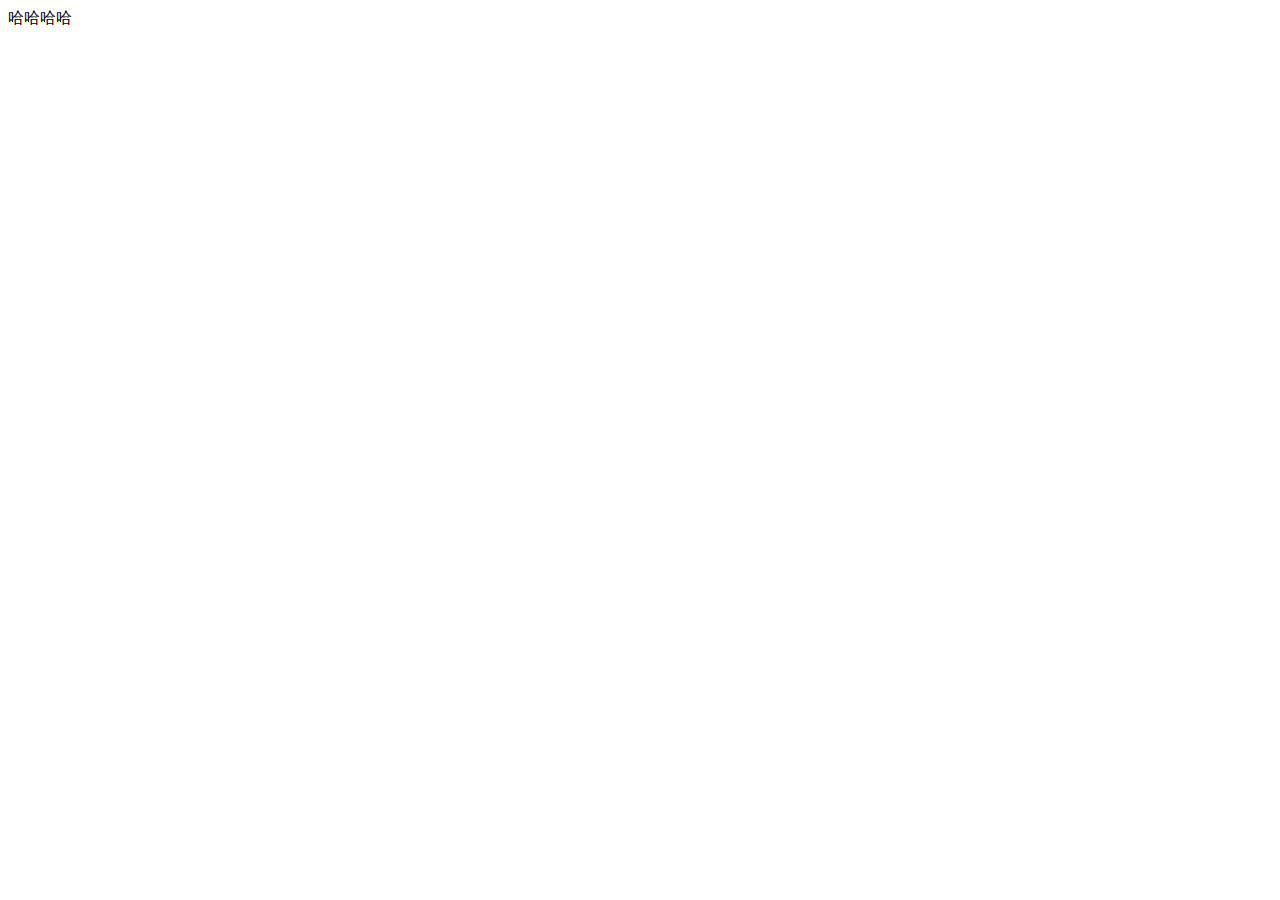
==== index.html @ ca22b002 "获取了token值" ====
<!DOCTYPE html>
<html lang="en">

<head>
    <meta charset="UTF-8">
    <meta name="viewport" content="width=device-width, initial-scale=1.0">
    <title>Document</title>

</head>

<body>
    哈哈哈哈
</body>

</html>
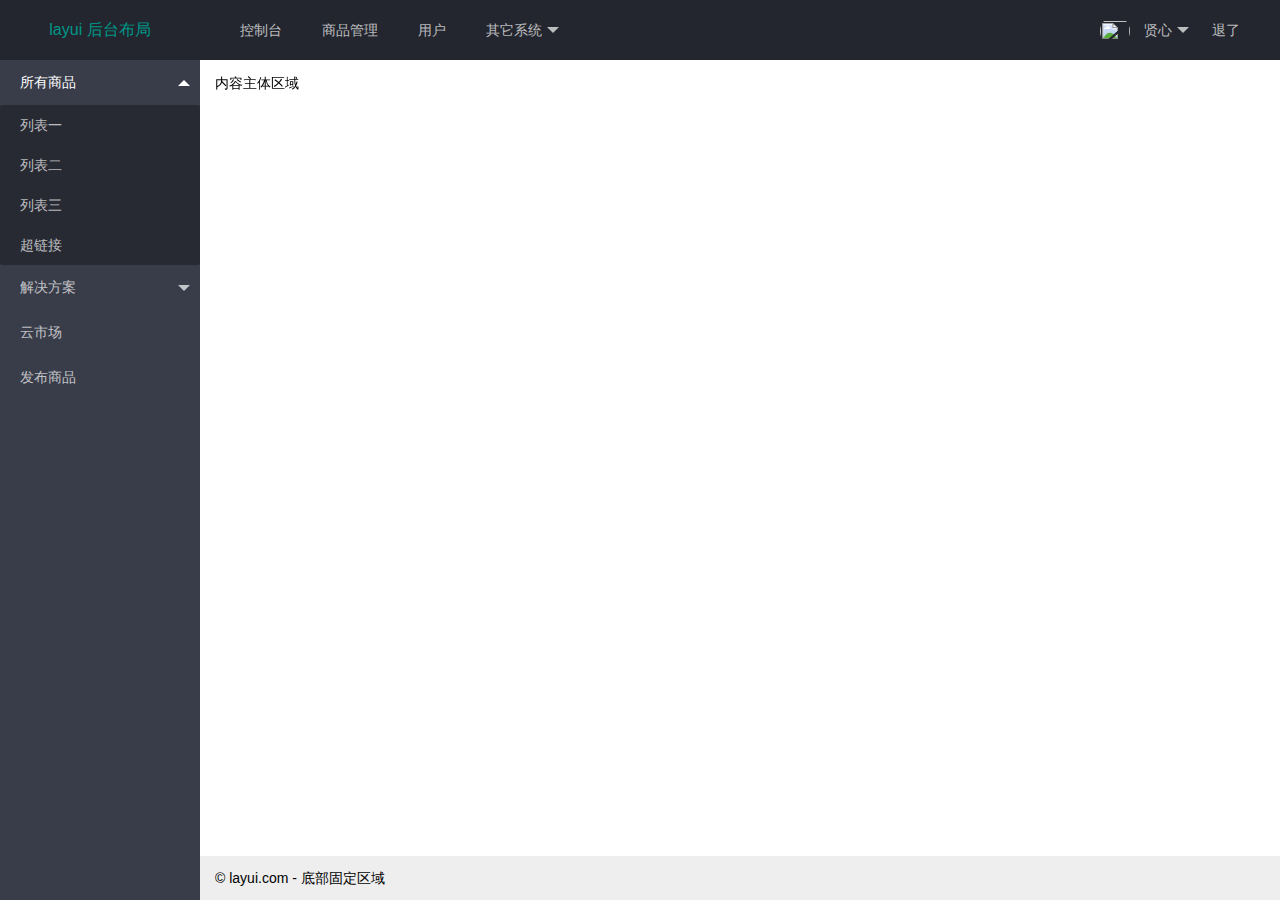
==== commit 965e9b4e: "后台主页--快速布局了结构" ====
--- a/index.html
+++ b/index.html
@@ -5,11 +5,81 @@
     <meta charset="UTF-8">
     <meta name="viewport" content="width=device-width, initial-scale=1.0">
     <title>Document</title>
-
+    <link rel="stylesheet" href="./assets/lib/layui/css/layui.css">
 </head>
 
-<body>
-    哈哈哈哈
+<body class="layui-layout-body">
+    <div class="layui-layout layui-layout-admin">
+        <div class="layui-header">
+            <div class="layui-logo">layui 后台布局</div>
+            <!-- 头部区域（可配合layui已有的水平导航） -->
+            <ul class="layui-nav layui-layout-left">
+                <li class="layui-nav-item"><a href="">控制台</a></li>
+                <li class="layui-nav-item"><a href="">商品管理</a></li>
+                <li class="layui-nav-item"><a href="">用户</a></li>
+                <li class="layui-nav-item">
+                    <a href="javascript:;">其它系统</a>
+                    <dl class="layui-nav-child">
+                        <dd><a href="">邮件管理</a></dd>
+                        <dd><a href="">消息管理</a></dd>
+                        <dd><a href="">授权管理</a></dd>
+                    </dl>
+                </li>
+            </ul>
+            <ul class="layui-nav layui-layout-right">
+                <li class="layui-nav-item">
+                    <a href="javascript:;">
+                        <img src="http://t.cn/RCzsdCq" class="layui-nav-img">
+                        贤心
+                    </a>
+                    <dl class="layui-nav-child">
+                        <dd><a href="">基本资料</a></dd>
+                        <dd><a href="">安全设置</a></dd>
+                    </dl>
+                </li>
+                <li class="layui-nav-item"><a href="">退了</a></li>
+            </ul>
+        </div>
+
+        <div class="layui-side layui-bg-black">
+            <div class="layui-side-scroll">
+                <!-- 左侧导航区域（可配合layui已有的垂直导航） -->
+                <ul class="layui-nav layui-nav-tree" lay-filter="test">
+                    <li class="layui-nav-item layui-nav-itemed">
+                        <a class="" href="javascript:;">所有商品</a>
+                        <dl class="layui-nav-child">
+                            <dd><a href="javascript:;">列表一</a></dd>
+                            <dd><a href="javascript:;">列表二</a></dd>
+                            <dd><a href="javascript:;">列表三</a></dd>
+                            <dd><a href="">超链接</a></dd>
+                        </dl>
+                    </li>
+                    <li class="layui-nav-item">
+                        <a href="javascript:;">解决方案</a>
+                        <dl class="layui-nav-child">
+                            <dd><a href="javascript:;">列表一</a></dd>
+                            <dd><a href="javascript:;">列表二</a></dd>
+                            <dd><a href="">超链接</a></dd>
+                        </dl>
+                    </li>
+                    <li class="layui-nav-item"><a href="">云市场</a></li>
+                    <li class="layui-nav-item"><a href="">发布商品</a></li>
+                </ul>
+            </div>
+        </div>
+
+        <div class="layui-body">
+            <!-- 内容主体区域 -->
+            <div style="padding: 15px;">内容主体区域</div>
+        </div>
+
+        <div class="layui-footer">
+            <!-- 底部固定区域 -->
+            © layui.com - 底部固定区域
+        </div>
+    </div>
+    <script src="./assets/lib/layui/layui.all.js"></script>
+
 </body>
 
 </html>--- a/assets/lib/layui/css/layui.css
+++ b/assets/lib/layui/css/layui.css
@@ -0,0 +1,2 @@
+/** layui-v2.5.5 MIT License By https://www.layui.com */
+ .layui-inline,img{display:inline-block;vertical-align:middle}h1,h2,h3,h4,h5,h6{font-weight:400}.layui-edge,.layui-header,.layui-inline,.layui-main{position:relative}.layui-body,.layui-edge,.layui-elip{overflow:hidden}.layui-btn,.layui-edge,.layui-inline,img{vertical-align:middle}.layui-btn,.layui-disabled,.layui-icon,.layui-unselect{-moz-user-select:none;-webkit-user-select:none;-ms-user-select:none}.layui-elip,.layui-form-checkbox span,.layui-form-pane .layui-form-label{text-overflow:ellipsis;white-space:nowrap}.layui-breadcrumb,.layui-tree-btnGroup{visibility:hidden}blockquote,body,button,dd,div,dl,dt,form,h1,h2,h3,h4,h5,h6,input,li,ol,p,pre,td,textarea,th,ul{margin:0;padding:0;-webkit-tap-highlight-color:rgba(0,0,0,0)}a:active,a:hover{outline:0}img{border:none}li{list-style:none}table{border-collapse:collapse;border-spacing:0}h4,h5,h6{font-size:100%}button,input,optgroup,option,select,textarea{font-family:inherit;font-size:inherit;font-style:inherit;font-weight:inherit;outline:0}pre{white-space:pre-wrap;white-space:-moz-pre-wrap;white-space:-pre-wrap;white-space:-o-pre-wrap;word-wrap:break-word}body{line-height:24px;font:14px Helvetica Neue,Helvetica,PingFang SC,Tahoma,Arial,sans-serif}hr{height:1px;margin:10px 0;border:0;clear:both}a{color:#333;text-decoration:none}a:hover{color:#777}a cite{font-style:normal;*cursor:pointer}.layui-border-box,.layui-border-box *{box-sizing:border-box}.layui-box,.layui-box *{box-sizing:content-box}.layui-clear{clear:both;*zoom:1}.layui-clear:after{content:'\20';clear:both;*zoom:1;display:block;height:0}.layui-inline{*display:inline;*zoom:1}.layui-edge{display:inline-block;width:0;height:0;border-width:6px;border-style:dashed;border-color:transparent}.layui-edge-top{top:-4px;border-bottom-color:#999;border-bottom-style:solid}.layui-edge-right{border-left-color:#999;border-left-style:solid}.layui-edge-bottom{top:2px;border-top-color:#999;border-top-style:solid}.layui-edge-left{border-right-color:#999;border-right-style:solid}.layui-disabled,.layui-disabled:hover{color:#d2d2d2!important;cursor:not-allowed!important}.layui-circle{border-radius:100%}.layui-show{display:block!important}.layui-hide{display:none!important}@font-face{font-family:layui-icon;src:url(../font/iconfont.eot?v=250);src:url(../font/iconfont.eot?v=250#iefix) format('embedded-opentype'),url(../font/iconfont.woff2?v=250) format('woff2'),url(../font/iconfont.woff?v=250) format('woff'),url(../font/iconfont.ttf?v=250) format('truetype'),url(../font/iconfont.svg?v=250#layui-icon) format('svg')}.layui-icon{font-family:layui-icon!important;font-size:16px;font-style:normal;-webkit-font-smoothing:antialiased;-moz-osx-font-smoothing:grayscale}.layui-icon-reply-fill:before{content:"\e611"}.layui-icon-set-fill:before{content:"\e614"}.layui-icon-menu-fill:before{content:"\e60f"}.layui-icon-search:before{content:"\e615"}.layui-icon-share:before{content:"\e641"}.layui-icon-set-sm:before{content:"\e620"}.layui-icon-engine:before{content:"\e628"}.layui-icon-close:before{content:"\1006"}.layui-icon-close-fill:before{content:"\1007"}.layui-icon-chart-screen:before{content:"\e629"}.layui-icon-star:before{content:"\e600"}.layui-icon-circle-dot:before{content:"\e617"}.layui-icon-chat:before{content:"\e606"}.layui-icon-release:before{content:"\e609"}.layui-icon-list:before{content:"\e60a"}.layui-icon-chart:before{content:"\e62c"}.layui-icon-ok-circle:before{content:"\1005"}.layui-icon-layim-theme:before{content:"\e61b"}.layui-icon-table:before{content:"\e62d"}.layui-icon-right:before{content:"\e602"}.layui-icon-left:before{content:"\e603"}.layui-icon-cart-simple:before{content:"\e698"}.layui-icon-face-cry:before{content:"\e69c"}.layui-icon-face-smile:before{content:"\e6af"}.layui-icon-survey:before{content:"\e6b2"}.layui-icon-tree:before{content:"\e62e"}.layui-icon-upload-circle:before{content:"\e62f"}.layui-icon-add-circle:before{content:"\e61f"}.layui-icon-download-circle:before{content:"\e601"}.layui-icon-templeate-1:before{content:"\e630"}.layui-icon-util:before{content:"\e631"}.layui-icon-face-surprised:before{content:"\e664"}.layui-icon-edit:before{content:"\e642"}.layui-icon-speaker:before{content:"\e645"}.layui-icon-down:before{content:"\e61a"}.layui-icon-file:before{content:"\e621"}.layui-icon-layouts:before{content:"\e632"}.layui-icon-rate-half:before{content:"\e6c9"}.layui-icon-add-circle-fine:before{content:"\e608"}.layui-icon-prev-circle:before{content:"\e633"}.layui-icon-read:before{content:"\e705"}.layui-icon-404:before{content:"\e61c"}.layui-icon-carousel:before{content:"\e634"}.layui-icon-help:before{content:"\e607"}.layui-icon-code-circle:before{content:"\e635"}.layui-icon-water:before{content:"\e636"}.layui-icon-username:before{content:"\e66f"}.layui-icon-find-fill:before{content:"\e670"}.layui-icon-about:before{content:"\e60b"}.layui-icon-location:before{content:"\e715"}.layui-icon-up:before{content:"\e619"}.layui-icon-pause:before{content:"\e651"}.layui-icon-date:before{content:"\e637"}.layui-icon-layim-uploadfile:before{content:"\e61d"}.layui-icon-delete:before{content:"\e640"}.layui-icon-play:before{content:"\e652"}.layui-icon-top:before{content:"\e604"}.layui-icon-friends:before{content:"\e612"}.layui-icon-refresh-3:before{content:"\e9aa"}.layui-icon-ok:before{content:"\e605"}.layui-icon-layer:before{content:"\e638"}.layui-icon-face-smile-fine:before{content:"\e60c"}.layui-icon-dollar:before{content:"\e659"}.layui-icon-group:before{content:"\e613"}.layui-icon-layim-download:before{content:"\e61e"}.layui-icon-picture-fine:before{content:"\e60d"}.layui-icon-link:before{content:"\e64c"}.layui-icon-diamond:before{content:"\e735"}.layui-icon-log:before{content:"\e60e"}.layui-icon-rate-solid:before{content:"\e67a"}.layui-icon-fonts-del:before{content:"\e64f"}.layui-icon-unlink:before{content:"\e64d"}.layui-icon-fonts-clear:before{content:"\e639"}.layui-icon-triangle-r:before{content:"\e623"}.layui-icon-circle:before{content:"\e63f"}.layui-icon-radio:before{content:"\e643"}.layui-icon-align-center:before{content:"\e647"}.layui-icon-align-right:before{content:"\e648"}.layui-icon-align-left:before{content:"\e649"}.layui-icon-loading-1:before{content:"\e63e"}.layui-icon-return:before{content:"\e65c"}.layui-icon-fonts-strong:before{content:"\e62b"}.layui-icon-upload:before{content:"\e67c"}.layui-icon-dialogue:before{content:"\e63a"}.layui-icon-video:before{content:"\e6ed"}.layui-icon-headset:before{content:"\e6fc"}.layui-icon-cellphone-fine:before{content:"\e63b"}.layui-icon-add-1:before{content:"\e654"}.layui-icon-face-smile-b:before{content:"\e650"}.layui-icon-fonts-html:before{content:"\e64b"}.layui-icon-form:before{content:"\e63c"}.layui-icon-cart:before{content:"\e657"}.layui-icon-camera-fill:before{content:"\e65d"}.layui-icon-tabs:before{content:"\e62a"}.layui-icon-fonts-code:before{content:"\e64e"}.layui-icon-fire:before{content:"\e756"}.layui-icon-set:before{content:"\e716"}.layui-icon-fonts-u:before{content:"\e646"}.layui-icon-triangle-d:before{content:"\e625"}.layui-icon-tips:before{content:"\e702"}.layui-icon-picture:before{content:"\e64a"}.layui-icon-more-vertical:before{content:"\e671"}.layui-icon-flag:before{content:"\e66c"}.layui-icon-loading:before{content:"\e63d"}.layui-icon-fonts-i:before{content:"\e644"}.layui-icon-refresh-1:before{content:"\e666"}.layui-icon-rmb:before{content:"\e65e"}.layui-icon-home:before{content:"\e68e"}.layui-icon-user:before{content:"\e770"}.layui-icon-notice:before{content:"\e667"}.layui-icon-login-weibo:before{content:"\e675"}.layui-icon-voice:before{content:"\e688"}.layui-icon-upload-drag:before{content:"\e681"}.layui-icon-login-qq:before{content:"\e676"}.layui-icon-snowflake:before{content:"\e6b1"}.layui-icon-file-b:before{content:"\e655"}.layui-icon-template:before{content:"\e663"}.layui-icon-auz:before{content:"\e672"}.layui-icon-console:before{content:"\e665"}.layui-icon-app:before{content:"\e653"}.layui-icon-prev:before{content:"\e65a"}.layui-icon-website:before{content:"\e7ae"}.layui-icon-next:before{content:"\e65b"}.layui-icon-component:before{content:"\e857"}.layui-icon-more:before{content:"\e65f"}.layui-icon-login-wechat:before{content:"\e677"}.layui-icon-shrink-right:before{content:"\e668"}.layui-icon-spread-left:before{content:"\e66b"}.layui-icon-camera:before{content:"\e660"}.layui-icon-note:before{content:"\e66e"}.layui-icon-refresh:before{content:"\e669"}.layui-icon-female:before{content:"\e661"}.layui-icon-male:before{content:"\e662"}.layui-icon-password:before{content:"\e673"}.layui-icon-senior:before{content:"\e674"}.layui-icon-theme:before{content:"\e66a"}.layui-icon-tread:before{content:"\e6c5"}.layui-icon-praise:before{content:"\e6c6"}.layui-icon-star-fill:before{content:"\e658"}.layui-icon-rate:before{content:"\e67b"}.layui-icon-template-1:before{content:"\e656"}.layui-icon-vercode:before{content:"\e679"}.layui-icon-cellphone:before{content:"\e678"}.layui-icon-screen-full:before{content:"\e622"}.layui-icon-screen-restore:before{content:"\e758"}.layui-icon-cols:before{content:"\e610"}.layui-icon-export:before{content:"\e67d"}.layui-icon-print:before{content:"\e66d"}.layui-icon-slider:before{content:"\e714"}.layui-icon-addition:before{content:"\e624"}.layui-icon-subtraction:before{content:"\e67e"}.layui-icon-service:before{content:"\e626"}.layui-icon-transfer:before{content:"\e691"}.layui-main{width:1140px;margin:0 auto}.layui-header{z-index:1000;height:60px}.layui-header a:hover{transition:all .5s;-webkit-transition:all .5s}.layui-side{position:fixed;left:0;top:0;bottom:0;z-index:999;width:200px;overflow-x:hidden}.layui-side-scroll{position:relative;width:220px;height:100%;overflow-x:hidden}.layui-body{position:absolute;left:200px;right:0;top:0;bottom:0;z-index:998;width:auto;overflow-y:auto;box-sizing:border-box}.layui-layout-body{overflow:hidden}.layui-layout-admin .layui-header{background-color:#23262E}.layui-layout-admin .layui-side{top:60px;width:200px;overflow-x:hidden}.layui-layout-admin .layui-body{position:fixed;top:60px;bottom:44px}.layui-layout-admin .layui-main{width:auto;margin:0 15px}.layui-layout-admin .layui-footer{position:fixed;left:200px;right:0;bottom:0;height:44px;line-height:44px;padding:0 15px;background-color:#eee}.layui-layout-admin .layui-logo{position:absolute;left:0;top:0;width:200px;height:100%;line-height:60px;text-align:center;color:#009688;font-size:16px}.layui-layout-admin .layui-header .layui-nav{background:0 0}.layui-layout-left{position:absolute!important;left:200px;top:0}.layui-layout-right{position:absolute!important;right:0;top:0}.layui-container{position:relative;margin:0 auto;padding:0 15px;box-sizing:border-box}.layui-fluid{position:relative;margin:0 auto;padding:0 15px}.layui-row:after,.layui-row:before{content:'';display:block;clear:both}.layui-col-lg1,.layui-col-lg10,.layui-col-lg11,.layui-col-lg12,.layui-col-lg2,.layui-col-lg3,.layui-col-lg4,.layui-col-lg5,.layui-col-lg6,.layui-col-lg7,.layui-col-lg8,.layui-col-lg9,.layui-col-md1,.layui-col-md10,.layui-col-md11,.layui-col-md12,.layui-col-md2,.layui-col-md3,.layui-col-md4,.layui-col-md5,.layui-col-md6,.layui-col-md7,.layui-col-md8,.layui-col-md9,.layui-col-sm1,.layui-col-sm10,.layui-col-sm11,.layui-col-sm12,.layui-col-sm2,.layui-col-sm3,.layui-col-sm4,.layui-col-sm5,.layui-col-sm6,.layui-col-sm7,.layui-col-sm8,.layui-col-sm9,.layui-col-xs1,.layui-col-xs10,.layui-col-xs11,.layui-col-xs12,.layui-col-xs2,.layui-col-xs3,.layui-col-xs4,.layui-col-xs5,.layui-col-xs6,.layui-col-xs7,.layui-col-xs8,.layui-col-xs9{position:relative;display:block;box-sizing:border-box}.layui-col-xs1,.layui-col-xs10,.layui-col-xs11,.layui-col-xs12,.layui-col-xs2,.layui-col-xs3,.layui-col-xs4,.layui-col-xs5,.layui-col-xs6,.layui-col-xs7,.layui-col-xs8,.layui-col-xs9{float:left}.layui-col-xs1{width:8.33333333%}.layui-col-xs2{width:16.66666667%}.layui-col-xs3{width:25%}.layui-col-xs4{width:33.33333333%}.layui-col-xs5{width:41.66666667%}.layui-col-xs6{width:50%}.layui-col-xs7{width:58.33333333%}.layui-col-xs8{width:66.66666667%}.layui-col-xs9{width:75%}.layui-col-xs10{width:83.33333333%}.layui-col-xs11{width:91.66666667%}.layui-col-xs12{width:100%}.layui-col-xs-offset1{margin-left:8.33333333%}.layui-col-xs-offset2{margin-left:16.66666667%}.layui-col-xs-offset3{margin-left:25%}.layui-col-xs-offset4{margin-left:33.33333333%}.layui-col-xs-offset5{margin-left:41.66666667%}.layui-col-xs-offset6{margin-left:50%}.layui-col-xs-offset7{margin-left:58.33333333%}.layui-col-xs-offset8{margin-left:66.66666667%}.layui-col-xs-offset9{margin-left:75%}.layui-col-xs-offset10{margin-left:83.33333333%}.layui-col-xs-offset11{margin-left:91.66666667%}.layui-col-xs-offset12{margin-left:100%}@media screen and (max-width:768px){.layui-hide-xs{display:none!important}.layui-show-xs-block{display:block!important}.layui-show-xs-inline{display:inline!important}.layui-show-xs-inline-block{display:inline-block!important}}@media screen and (min-width:768px){.layui-container{width:750px}.layui-hide-sm{display:none!important}.layui-show-sm-block{display:block!important}.layui-show-sm-inline{display:inline!important}.layui-show-sm-inline-block{display:inline-block!important}.layui-col-sm1,.layui-col-sm10,.layui-col-sm11,.layui-col-sm12,.layui-col-sm2,.layui-col-sm3,.layui-col-sm4,.layui-col-sm5,.layui-col-sm6,.layui-col-sm7,.layui-col-sm8,.layui-col-sm9{float:left}.layui-col-sm1{width:8.33333333%}.layui-col-sm2{width:16.66666667%}.layui-col-sm3{width:25%}.layui-col-sm4{width:33.33333333%}.layui-col-sm5{width:41.66666667%}.layui-col-sm6{width:50%}.layui-col-sm7{width:58.33333333%}.layui-col-sm8{width:66.66666667%}.layui-col-sm9{width:75%}.layui-col-sm10{width:83.33333333%}.layui-col-sm11{width:91.66666667%}.layui-col-sm12{width:100%}.layui-col-sm-offset1{margin-left:8.33333333%}.layui-col-sm-offset2{margin-left:16.66666667%}.layui-col-sm-offset3{margin-left:25%}.layui-col-sm-offset4{margin-left:33.33333333%}.layui-col-sm-offset5{margin-left:41.66666667%}.layui-col-sm-offset6{margin-left:50%}.layui-col-sm-offset7{margin-left:58.33333333%}.layui-col-sm-offset8{margin-left:66.66666667%}.layui-col-sm-offset9{margin-left:75%}.layui-col-sm-offset10{margin-left:83.33333333%}.layui-col-sm-offset11{margin-left:91.66666667%}.layui-col-sm-offset12{margin-left:100%}}@media screen and (min-width:992px){.layui-container{width:970px}.layui-hide-md{display:none!important}.layui-show-md-block{display:block!important}.layui-show-md-inline{display:inline!important}.layui-show-md-inline-block{display:inline-block!important}.layui-col-md1,.layui-col-md10,.layui-col-md11,.layui-col-md12,.layui-col-md2,.layui-col-md3,.layui-col-md4,.layui-col-md5,.layui-col-md6,.layui-col-md7,.layui-col-md8,.layui-col-md9{float:left}.layui-col-md1{width:8.33333333%}.layui-col-md2{width:16.66666667%}.layui-col-md3{width:25%}.layui-col-md4{width:33.33333333%}.layui-col-md5{width:41.66666667%}.layui-col-md6{width:50%}.layui-col-md7{width:58.33333333%}.layui-col-md8{width:66.66666667%}.layui-col-md9{width:75%}.layui-col-md10{width:83.33333333%}.layui-col-md11{width:91.66666667%}.layui-col-md12{width:100%}.layui-col-md-offset1{margin-left:8.33333333%}.layui-col-md-offset2{margin-left:16.66666667%}.layui-col-md-offset3{margin-left:25%}.layui-col-md-offset4{margin-left:33.33333333%}.layui-col-md-offset5{margin-left:41.66666667%}.layui-col-md-offset6{margin-left:50%}.layui-col-md-offset7{margin-left:58.33333333%}.layui-col-md-offset8{margin-left:66.66666667%}.layui-col-md-offset9{margin-left:75%}.layui-col-md-offset10{margin-left:83.33333333%}.layui-col-md-offset11{margin-left:91.66666667%}.layui-col-md-offset12{margin-left:100%}}@media screen and (min-width:1200px){.layui-container{width:1170px}.layui-hide-lg{display:none!important}.layui-show-lg-block{display:block!important}.layui-show-lg-inline{display:inline!important}.layui-show-lg-inline-block{display:inline-block!important}.layui-col-lg1,.layui-col-lg10,.layui-col-lg11,.layui-col-lg12,.layui-col-lg2,.layui-col-lg3,.layui-col-lg4,.layui-col-lg5,.layui-col-lg6,.layui-col-lg7,.layui-col-lg8,.layui-col-lg9{float:left}.layui-col-lg1{width:8.33333333%}.layui-col-lg2{width:16.66666667%}.layui-col-lg3{width:25%}.layui-col-lg4{width:33.33333333%}.layui-col-lg5{width:41.66666667%}.layui-col-lg6{width:50%}.layui-col-lg7{width:58.33333333%}.layui-col-lg8{width:66.66666667%}.layui-col-lg9{width:75%}.layui-col-lg10{width:83.33333333%}.layui-col-lg11{width:91.66666667%}.layui-col-lg12{width:100%}.layui-col-lg-offset1{margin-left:8.33333333%}.layui-col-lg-offset2{margin-left:16.66666667%}.layui-col-lg-offset3{margin-left:25%}.layui-col-lg-offset4{margin-left:33.33333333%}.layui-col-lg-offset5{margin-left:41.66666667%}.layui-col-lg-offset6{margin-left:50%}.layui-col-lg-offset7{margin-left:58.33333333%}.layui-col-lg-offset8{margin-left:66.66666667%}.layui-col-lg-offset9{margin-left:75%}.layui-col-lg-offset10{margin-left:83.33333333%}.layui-col-lg-offset11{margin-left:91.66666667%}.layui-col-lg-offset12{margin-left:100%}}.layui-col-space1{margin:-.5px}.layui-col-space1>*{padding:.5px}.layui-col-space3{margin:-1.5px}.layui-col-space3>*{padding:1.5px}.layui-col-space5{margin:-2.5px}.layui-col-space5>*{padding:2.5px}.layui-col-space8{margin:-3.5px}.layui-col-space8>*{padding:3.5px}.layui-col-space10{margin:-5px}.layui-col-space10>*{padding:5px}.layui-col-space12{margin:-6px}.layui-col-space12>*{padding:6px}.layui-col-space15{margin:-7.5px}.layui-col-space15>*{padding:7.5px}.layui-col-space18{margin:-9px}.layui-col-space18>*{padding:9px}.layui-col-space20{margin:-10px}.layui-col-space20>*{padding:10px}.layui-col-space22{margin:-11px}.layui-col-space22>*{padding:11px}.layui-col-space25{margin:-12.5px}.layui-col-space25>*{padding:12.5px}.layui-col-space30{margin:-15px}.layui-col-space30>*{padding:15px}.layui-btn,.layui-input,.layui-select,.layui-textarea,.layui-upload-button{outline:0;-webkit-appearance:none;transition:all .3s;-webkit-transition:all .3s;box-sizing:border-box}.layui-elem-quote{margin-bottom:10px;padding:15px;line-height:22px;border-left:5px solid #009688;border-radius:0 2px 2px 0;background-color:#f2f2f2}.layui-quote-nm{border-style:solid;border-width:1px 1px 1px 5px;background:0 0}.layui-elem-field{margin-bottom:10px;padding:0;border-width:1px;border-style:solid}.layui-elem-field legend{margin-left:20px;padding:0 10px;font-size:20px;font-weight:300}.layui-field-title{margin:10px 0 20px;border-width:1px 0 0}.layui-field-box{padding:10px 15px}.layui-field-title .layui-field-box{padding:10px 0}.layui-progress{position:relative;height:6px;border-radius:20px;background-color:#e2e2e2}.layui-progress-bar{position:absolute;left:0;top:0;width:0;max-width:100%;height:6px;border-radius:20px;text-align:right;background-color:#5FB878;transition:all .3s;-webkit-transition:all .3s}.layui-progress-big,.layui-progress-big .layui-progress-bar{height:18px;line-height:18px}.layui-progress-text{position:relative;top:-20px;line-height:18px;font-size:12px;color:#666}.layui-progress-big .layui-progress-text{position:static;padding:0 10px;color:#fff}.layui-collapse{border-width:1px;border-style:solid;border-radius:2px}.layui-colla-content,.layui-colla-item{border-top-width:1px;border-top-style:solid}.layui-colla-item:first-child{border-top:none}.layui-colla-title{position:relative;height:42px;line-height:42px;padding:0 15px 0 35px;color:#333;background-color:#f2f2f2;cursor:pointer;font-size:14px;overflow:hidden}.layui-colla-content{display:none;padding:10px 15px;line-height:22px;color:#666}.layui-colla-icon{position:absolute;left:15px;top:0;font-size:14px}.layui-card{margin-bottom:15px;border-radius:2px;background-color:#fff;box-shadow:0 1px 2px 0 rgba(0,0,0,.05)}.layui-card:last-child{margin-bottom:0}.layui-card-header{position:relative;height:42px;line-height:42px;padding:0 15px;border-bottom:1px solid #f6f6f6;color:#333;border-radius:2px 2px 0 0;font-size:14px}.layui-bg-black,.layui-bg-blue,.layui-bg-cyan,.layui-bg-green,.layui-bg-orange,.layui-bg-red{color:#fff!important}.layui-card-body{position:relative;padding:10px 15px;line-height:24px}.layui-card-body[pad15]{padding:15px}.layui-card-body[pad20]{padding:20px}.layui-card-body .layui-table{margin:5px 0}.layui-card .layui-tab{margin:0}.layui-panel-window{position:relative;padding:15px;border-radius:0;border-top:5px solid #E6E6E6;background-color:#fff}.layui-auxiliar-moving{position:fixed;left:0;right:0;top:0;bottom:0;width:100%;height:100%;background:0 0;z-index:9999999999}.layui-form-label,.layui-form-mid,.layui-form-select,.layui-input-block,.layui-input-inline,.layui-textarea{position:relative}.layui-bg-red{background-color:#FF5722!important}.layui-bg-orange{background-color:#FFB800!important}.layui-bg-green{background-color:#009688!important}.layui-bg-cyan{background-color:#2F4056!important}.layui-bg-blue{background-color:#1E9FFF!important}.layui-bg-black{background-color:#393D49!important}.layui-bg-gray{background-color:#eee!important;color:#666!important}.layui-badge-rim,.layui-colla-content,.layui-colla-item,.layui-collapse,.layui-elem-field,.layui-form-pane .layui-form-item[pane],.layui-form-pane .layui-form-label,.layui-input,.layui-layedit,.layui-layedit-tool,.layui-quote-nm,.layui-select,.layui-tab-bar,.layui-tab-card,.layui-tab-title,.layui-tab-title .layui-this:after,.layui-textarea{border-color:#e6e6e6}.layui-timeline-item:before,hr{background-color:#e6e6e6}.layui-text{line-height:22px;font-size:14px;color:#666}.layui-text h1,.layui-text h2,.layui-text h3{font-weight:500;color:#333}.layui-text h1{font-size:30px}.layui-text h2{font-size:24px}.layui-text h3{font-size:18px}.layui-text a:not(.layui-btn){color:#01AAED}.layui-text a:not(.layui-btn):hover{text-decoration:underline}.layui-text ul{padding:5px 0 5px 15px}.layui-text ul li{margin-top:5px;list-style-type:disc}.layui-text em,.layui-word-aux{color:#999!important;padding:0 5px!important}.layui-btn{display:inline-block;height:38px;line-height:38px;padding:0 18px;background-color:#009688;color:#fff;white-space:nowrap;text-align:center;font-size:14px;border:none;border-radius:2px;cursor:pointer}.layui-btn:hover{opacity:.8;filter:alpha(opacity=80);color:#fff}.layui-btn:active{opacity:1;filter:alpha(opacity=100)}.layui-btn+.layui-btn{margin-left:10px}.layui-btn-container{font-size:0}.layui-btn-container .layui-btn{margin-right:10px;margin-bottom:10px}.layui-btn-container .layui-btn+.layui-btn{margin-left:0}.layui-table .layui-btn-container .layui-btn{margin-bottom:9px}.layui-btn-radius{border-radius:100px}.layui-btn .layui-icon{margin-right:3px;font-size:18px;vertical-align:bottom;vertical-align:middle\9}.layui-btn-primary{border:1px solid #C9C9C9;background-color:#fff;color:#555}.layui-btn-primary:hover{border-color:#009688;color:#333}.layui-btn-normal{background-color:#1E9FFF}.layui-btn-warm{background-color:#FFB800}.layui-btn-danger{background-color:#FF5722}.layui-btn-checked{background-color:#5FB878}.layui-btn-disabled,.layui-btn-disabled:active,.layui-btn-disabled:hover{border:1px solid #e6e6e6;background-color:#FBFBFB;color:#C9C9C9;cursor:not-allowed;opacity:1}.layui-btn-lg{height:44px;line-height:44px;padding:0 25px;font-size:16px}.layui-btn-sm{height:30px;line-height:30px;padding:0 10px;font-size:12px}.layui-btn-sm i{font-size:16px!important}.layui-btn-xs{height:22px;line-height:22px;padding:0 5px;font-size:12px}.layui-btn-xs i{font-size:14px!important}.layui-btn-group{display:inline-block;vertical-align:middle;font-size:0}.layui-btn-group .layui-btn{margin-left:0!important;margin-right:0!important;border-left:1px solid rgba(255,255,255,.5);border-radius:0}.layui-btn-group .layui-btn-primary{border-left:none}.layui-btn-group .layui-btn-primary:hover{border-color:#C9C9C9;color:#009688}.layui-btn-group .layui-btn:first-child{border-left:none;border-radius:2px 0 0 2px}.layui-btn-group .layui-btn-primary:first-child{border-left:1px solid #c9c9c9}.layui-btn-group .layui-btn:last-child{border-radius:0 2px 2px 0}.layui-btn-group .layui-btn+.layui-btn{margin-left:0}.layui-btn-group+.layui-btn-group{margin-left:10px}.layui-btn-fluid{width:100%}.layui-input,.layui-select,.layui-textarea{height:38px;line-height:1.3;line-height:38px\9;border-width:1px;border-style:solid;background-color:#fff;border-radius:2px}.layui-input::-webkit-input-placeholder,.layui-select::-webkit-input-placeholder,.layui-textarea::-webkit-input-placeholder{line-height:1.3}.layui-input,.layui-textarea{display:block;width:100%;padding-left:10px}.layui-input:hover,.layui-textarea:hover{border-color:#D2D2D2!important}.layui-input:focus,.layui-textarea:focus{border-color:#C9C9C9!important}.layui-textarea{min-height:100px;height:auto;line-height:20px;padding:6px 10px;resize:vertical}.layui-select{padding:0 10px}.layui-form input[type=checkbox],.layui-form input[type=radio],.layui-form select{display:none}.layui-form [lay-ignore]{display:initial}.layui-form-item{margin-bottom:15px;clear:both;*zoom:1}.layui-form-item:after{content:'\20';clear:both;*zoom:1;display:block;height:0}.layui-form-label{float:left;display:block;padding:9px 15px;width:80px;font-weight:400;line-height:20px;text-align:right}.layui-form-label-col{display:block;float:none;padding:9px 0;line-height:20px;text-align:left}.layui-form-item .layui-inline{margin-bottom:5px;margin-right:10px}.layui-input-block{margin-left:110px;min-height:36px}.layui-input-inline{display:inline-block;vertical-align:middle}.layui-form-item .layui-input-inline{float:left;width:190px;margin-right:10px}.layui-form-text .layui-input-inline{width:auto}.layui-form-mid{float:left;display:block;padding:9px 0!important;line-height:20px;margin-right:10px}.layui-form-danger+.layui-form-select .layui-input,.layui-form-danger:focus{border-color:#FF5722!important}.layui-form-select .layui-input{padding-right:30px;cursor:pointer}.layui-form-select .layui-edge{position:absolute;right:10px;top:50%;margin-top:-3px;cursor:pointer;border-width:6px;border-top-color:#c2c2c2;border-top-style:solid;transition:all .3s;-webkit-transition:all .3s}.layui-form-select dl{display:none;position:absolute;left:0;top:42px;padding:5px 0;z-index:899;min-width:100%;border:1px solid #d2d2d2;max-height:300px;overflow-y:auto;background-color:#fff;border-radius:2px;box-shadow:0 2px 4px rgba(0,0,0,.12);box-sizing:border-box}.layui-form-select dl dd,.layui-form-select dl dt{padding:0 10px;line-height:36px;white-space:nowrap;overflow:hidden;text-overflow:ellipsis}.layui-form-select dl dt{font-size:12px;color:#999}.layui-form-select dl dd{cursor:pointer}.layui-form-select dl dd:hover{background-color:#f2f2f2;-webkit-transition:.5s all;transition:.5s all}.layui-form-select .layui-select-group dd{padding-left:20px}.layui-form-select dl dd.layui-select-tips{padding-left:10px!important;color:#999}.layui-form-select dl dd.layui-this{background-color:#5FB878;color:#fff}.layui-form-checkbox,.layui-form-select dl dd.layui-disabled{background-color:#fff}.layui-form-selected dl{display:block}.layui-form-checkbox,.layui-form-checkbox *,.layui-form-switch{display:inline-block;vertical-align:middle}.layui-form-selected .layui-edge{margin-top:-9px;-webkit-transform:rotate(180deg);transform:rotate(180deg);margin-top:-3px\9}:root .layui-form-selected .layui-edge{margin-top:-9px\0/IE9}.layui-form-selectup dl{top:auto;bottom:42px}.layui-select-none{margin:5px 0;text-align:center;color:#999}.layui-select-disabled .layui-disabled{border-color:#eee!important}.layui-select-disabled .layui-edge{border-top-color:#d2d2d2}.layui-form-checkbox{position:relative;height:30px;line-height:30px;margin-right:10px;padding-right:30px;cursor:pointer;font-size:0;-webkit-transition:.1s linear;transition:.1s linear;box-sizing:border-box}.layui-form-checkbox span{padding:0 10px;height:100%;font-size:14px;border-radius:2px 0 0 2px;background-color:#d2d2d2;color:#fff;overflow:hidden}.layui-form-checkbox:hover span{background-color:#c2c2c2}.layui-form-checkbox i{position:absolute;right:0;top:0;width:30px;height:28px;border:1px solid #d2d2d2;border-left:none;border-radius:0 2px 2px 0;color:#fff;font-size:20px;text-align:center}.layui-form-checkbox:hover i{border-color:#c2c2c2;color:#c2c2c2}.layui-form-checked,.layui-form-checked:hover{border-color:#5FB878}.layui-form-checked span,.layui-form-checked:hover span{background-color:#5FB878}.layui-form-checked i,.layui-form-checked:hover i{color:#5FB878}.layui-form-item .layui-form-checkbox{margin-top:4px}.layui-form-checkbox[lay-skin=primary]{height:auto!important;line-height:normal!important;min-width:18px;min-height:18px;border:none!important;margin-right:0;padding-left:28px;padding-right:0;background:0 0}.layui-form-checkbox[lay-skin=primary] span{padding-left:0;padding-right:15px;line-height:18px;background:0 0;color:#666}.layui-form-checkbox[lay-skin=primary] i{right:auto;left:0;width:16px;height:16px;line-height:16px;border:1px solid #d2d2d2;font-size:12px;border-radius:2px;background-color:#fff;-webkit-transition:.1s linear;transition:.1s linear}.layui-form-checkbox[lay-skin=primary]:hover i{border-color:#5FB878;color:#fff}.layui-form-checked[lay-skin=primary] i{border-color:#5FB878!important;background-color:#5FB878;color:#fff}.layui-checkbox-disbaled[lay-skin=primary] span{background:0 0!important;color:#c2c2c2}.layui-checkbox-disbaled[lay-skin=primary]:hover i{border-color:#d2d2d2}.layui-form-item .layui-form-checkbox[lay-skin=primary]{margin-top:10px}.layui-form-switch{position:relative;height:22px;line-height:22px;min-width:35px;padding:0 5px;margin-top:8px;border:1px solid #d2d2d2;border-radius:20px;cursor:pointer;background-color:#fff;-webkit-transition:.1s linear;transition:.1s linear}.layui-form-switch i{position:absolute;left:5px;top:3px;width:16px;height:16px;border-radius:20px;background-color:#d2d2d2;-webkit-transition:.1s linear;transition:.1s linear}.layui-form-switch em{position:relative;top:0;width:25px;margin-left:21px;padding:0!important;text-align:center!important;color:#999!important;font-style:normal!important;font-size:12px}.layui-form-onswitch{border-color:#5FB878;background-color:#5FB878}.layui-checkbox-disbaled,.layui-checkbox-disbaled i{border-color:#e2e2e2!important}.layui-form-onswitch i{left:100%;margin-left:-21px;background-color:#fff}.layui-form-onswitch em{margin-left:5px;margin-right:21px;color:#fff!important}.layui-checkbox-disbaled span{background-color:#e2e2e2!important}.layui-checkbox-disbaled:hover i{color:#fff!important}[lay-radio]{display:none}.layui-form-radio,.layui-form-radio *{display:inline-block;vertical-align:middle}.layui-form-radio{line-height:28px;margin:6px 10px 0 0;padding-right:10px;cursor:pointer;font-size:0}.layui-form-radio *{font-size:14px}.layui-form-radio>i{margin-right:8px;font-size:22px;color:#c2c2c2}.layui-form-radio>i:hover,.layui-form-radioed>i{color:#5FB878}.layui-radio-disbaled>i{color:#e2e2e2!important}.layui-form-pane .layui-form-label{width:110px;padding:8px 15px;height:38px;line-height:20px;border-width:1px;border-style:solid;border-radius:2px 0 0 2px;text-align:center;background-color:#FBFBFB;overflow:hidden;box-sizing:border-box}.layui-form-pane .layui-input-inline{margin-left:-1px}.layui-form-pane .layui-input-block{margin-left:110px;left:-1px}.layui-form-pane .layui-input{border-radius:0 2px 2px 0}.layui-form-pane .layui-form-text .layui-form-label{float:none;width:100%;border-radius:2px;box-sizing:border-box;text-align:left}.layui-form-pane .layui-form-text .layui-input-inline{display:block;margin:0;top:-1px;clear:both}.layui-form-pane .layui-form-text .layui-input-block{margin:0;left:0;top:-1px}.layui-form-pane .layui-form-text .layui-textarea{min-height:100px;border-radius:0 0 2px 2px}.layui-form-pane .layui-form-checkbox{margin:4px 0 4px 10px}.layui-form-pane .layui-form-radio,.layui-form-pane .layui-form-switch{margin-top:6px;margin-left:10px}.layui-form-pane .layui-form-item[pane]{position:relative;border-width:1px;border-style:solid}.layui-form-pane .layui-form-item[pane] .layui-form-label{position:absolute;left:0;top:0;height:100%;border-width:0 1px 0 0}.layui-form-pane .layui-form-item[pane] .layui-input-inline{margin-left:110px}@media screen and (max-width:450px){.layui-form-item .layui-form-label{text-overflow:ellipsis;overflow:hidden;white-space:nowrap}.layui-form-item .layui-inline{display:block;margin-right:0;margin-bottom:20px;clear:both}.layui-form-item .layui-inline:after{content:'\20';clear:both;display:block;height:0}.layui-form-item .layui-input-inline{display:block;float:none;left:-3px;width:auto;margin:0 0 10px 112px}.layui-form-item .layui-input-inline+.layui-form-mid{margin-left:110px;top:-5px;padding:0}.layui-form-item .layui-form-checkbox{margin-right:5px;margin-bottom:5px}}.layui-layedit{border-width:1px;border-style:solid;border-radius:2px}.layui-layedit-tool{padding:3px 5px;border-bottom-width:1px;border-bottom-style:solid;font-size:0}.layedit-tool-fixed{position:fixed;top:0;border-top:1px solid #e2e2e2}.layui-layedit-tool .layedit-tool-mid,.layui-layedit-tool .layui-icon{display:inline-block;vertical-align:middle;text-align:center;font-size:14px}.layui-layedit-tool .layui-icon{position:relative;width:32px;height:30px;line-height:30px;margin:3px 5px;color:#777;cursor:pointer;border-radius:2px}.layui-layedit-tool .layui-icon:hover{color:#393D49}.layui-layedit-tool .layui-icon:active{color:#000}.layui-layedit-tool .layedit-tool-active{background-color:#e2e2e2;color:#000}.layui-layedit-tool .layui-disabled,.layui-layedit-tool .layui-disabled:hover{color:#d2d2d2;cursor:not-allowed}.layui-layedit-tool .layedit-tool-mid{width:1px;height:18px;margin:0 10px;background-color:#d2d2d2}.layedit-tool-html{width:50px!important;font-size:30px!important}.layedit-tool-b,.layedit-tool-code,.layedit-tool-help{font-size:16px!important}.layedit-tool-d,.layedit-tool-face,.layedit-tool-image,.layedit-tool-unlink{font-size:18px!important}.layedit-tool-image input{position:absolute;font-size:0;left:0;top:0;width:100%;height:100%;opacity:.01;filter:Alpha(opacity=1);cursor:pointer}.layui-layedit-iframe iframe{display:block;width:100%}#LAY_layedit_code{overflow:hidden}.layui-laypage{display:inline-block;*display:inline;*zoom:1;vertical-align:middle;margin:10px 0;font-size:0}.layui-laypage>a:first-child,.layui-laypage>a:first-child em{border-radius:2px 0 0 2px}.layui-laypage>a:last-child,.layui-laypage>a:last-child em{border-radius:0 2px 2px 0}.layui-laypage>:first-child{margin-left:0!important}.layui-laypage>:last-child{margin-right:0!important}.layui-laypage a,.layui-laypage button,.layui-laypage input,.layui-laypage select,.layui-laypage span{border:1px solid #e2e2e2}.layui-laypage a,.layui-laypage span{display:inline-block;*display:inline;*zoom:1;vertical-align:middle;padding:0 15px;height:28px;line-height:28px;margin:0 -1px 5px 0;background-color:#fff;color:#333;font-size:12px}.layui-flow-more a *,.layui-laypage input,.layui-table-view select[lay-ignore]{display:inline-block}.layui-laypage a:hover{color:#009688}.layui-laypage em{font-style:normal}.layui-laypage .layui-laypage-spr{color:#999;font-weight:700}.layui-laypage a{text-decoration:none}.layui-laypage .layui-laypage-curr{position:relative}.layui-laypage .layui-laypage-curr em{position:relative;color:#fff}.layui-laypage .layui-laypage-curr .layui-laypage-em{position:absolute;left:-1px;top:-1px;padding:1px;width:100%;height:100%;background-color:#009688}.layui-laypage-em{border-radius:2px}.layui-laypage-next em,.layui-laypage-prev em{font-family:Sim sun;font-size:16px}.layui-laypage .layui-laypage-count,.layui-laypage .layui-laypage-limits,.layui-laypage .layui-laypage-refresh,.layui-laypage .layui-laypage-skip{margin-left:10px;margin-right:10px;padding:0;border:none}.layui-laypage .layui-laypage-limits,.layui-laypage .layui-laypage-refresh{vertical-align:top}.layui-laypage .layui-laypage-refresh i{font-size:18px;cursor:pointer}.layui-laypage select{height:22px;padding:3px;border-radius:2px;cursor:pointer}.layui-laypage .layui-laypage-skip{height:30px;line-height:30px;color:#999}.layui-laypage button,.layui-laypage input{height:30px;line-height:30px;border-radius:2px;vertical-align:top;background-color:#fff;box-sizing:border-box}.layui-laypage input{width:40px;margin:0 10px;padding:0 3px;text-align:center}.layui-laypage input:focus,.layui-laypage select:focus{border-color:#009688!important}.layui-laypage button{margin-left:10px;padding:0 10px;cursor:pointer}.layui-table,.layui-table-view{margin:10px 0}.layui-flow-more{margin:10px 0;text-align:center;color:#999;font-size:14px}.layui-flow-more a{height:32px;line-height:32px}.layui-flow-more a *{vertical-align:top}.layui-flow-more a cite{padding:0 20px;border-radius:3px;background-color:#eee;color:#333;font-style:normal}.layui-flow-more a cite:hover{opacity:.8}.layui-flow-more a i{font-size:30px;color:#737383}.layui-table{width:100%;background-color:#fff;color:#666}.layui-table tr{transition:all .3s;-webkit-transition:all .3s}.layui-table th{text-align:left;font-weight:400}.layui-table tbody tr:hover,.layui-table thead tr,.layui-table-click,.layui-table-header,.layui-table-hover,.layui-table-mend,.layui-table-patch,.layui-table-tool,.layui-table-total,.layui-table-total tr,.layui-table[lay-even] tr:nth-child(even){background-color:#f2f2f2}.layui-table td,.layui-table th,.layui-table-col-set,.layui-table-fixed-r,.layui-table-grid-down,.layui-table-header,.layui-table-page,.layui-table-tips-main,.layui-table-tool,.layui-table-total,.layui-table-view,.layui-table[lay-skin=line],.layui-table[lay-skin=row]{border-width:1px;border-style:solid;border-color:#e6e6e6}.layui-table td,.layui-table th{position:relative;padding:9px 15px;min-height:20px;line-height:20px;font-size:14px}.layui-table[lay-skin=line] td,.layui-table[lay-skin=line] th{border-width:0 0 1px}.layui-table[lay-skin=row] td,.layui-table[lay-skin=row] th{border-width:0 1px 0 0}.layui-table[lay-skin=nob] td,.layui-table[lay-skin=nob] th{border:none}.layui-table img{max-width:100px}.layui-table[lay-size=lg] td,.layui-table[lay-size=lg] th{padding:15px 30px}.layui-table-view .layui-table[lay-size=lg] .layui-table-cell{height:40px;line-height:40px}.layui-table[lay-size=sm] td,.layui-table[lay-size=sm] th{font-size:12px;padding:5px 10px}.layui-table-view .layui-table[lay-size=sm] .layui-table-cell{height:20px;line-height:20px}.layui-table[lay-data]{display:none}.layui-table-box{position:relative;overflow:hidden}.layui-table-view .layui-table{position:relative;width:auto;margin:0}.layui-table-view .layui-table[lay-skin=line]{border-width:0 1px 0 0}.layui-table-view .layui-table[lay-skin=row]{border-width:0 0 1px}.layui-table-view .layui-table td,.layui-table-view .layui-table th{padding:5px 0;border-top:none;border-left:none}.layui-table-view .layui-table th.layui-unselect .layui-table-cell span{cursor:pointer}.layui-table-view .layui-table td{cursor:default}.layui-table-view .layui-table td[data-edit=text]{cursor:text}.layui-table-view .layui-form-checkbox[lay-skin=primary] i{width:18px;height:18px}.layui-table-view .layui-form-radio{line-height:0;padding:0}.layui-table-view .layui-form-radio>i{margin:0;font-size:20px}.layui-table-init{position:absolute;left:0;top:0;width:100%;height:100%;text-align:center;z-index:110}.layui-table-init .layui-icon{position:absolute;left:50%;top:50%;margin:-15px 0 0 -15px;font-size:30px;color:#c2c2c2}.layui-table-header{border-width:0 0 1px;overflow:hidden}.layui-table-header .layui-table{margin-bottom:-1px}.layui-table-tool .layui-inline[lay-event]{position:relative;width:26px;height:26px;padding:5px;line-height:16px;margin-right:10px;text-align:center;color:#333;border:1px solid #ccc;cursor:pointer;-webkit-transition:.5s all;transition:.5s all}.layui-table-tool .layui-inline[lay-event]:hover{border:1px solid #999}.layui-table-tool-temp{padding-right:120px}.layui-table-tool-self{position:absolute;right:17px;top:10px}.layui-table-tool .layui-table-tool-self .layui-inline[lay-event]{margin:0 0 0 10px}.layui-table-tool-panel{position:absolute;top:29px;left:-1px;padding:5px 0;min-width:150px;min-height:40px;border:1px solid #d2d2d2;text-align:left;overflow-y:auto;background-color:#fff;box-shadow:0 2px 4px rgba(0,0,0,.12)}.layui-table-cell,.layui-table-tool-panel li{overflow:hidden;text-overflow:ellipsis;white-space:nowrap}.layui-table-tool-panel li{padding:0 10px;line-height:30px;-webkit-transition:.5s all;transition:.5s all}.layui-table-tool-panel li .layui-form-checkbox[lay-skin=primary]{width:100%;padding-left:28px}.layui-table-tool-panel li:hover{background-color:#f2f2f2}.layui-table-tool-panel li .layui-form-checkbox[lay-skin=primary] i{position:absolute;left:0;top:0}.layui-table-tool-panel li .layui-form-checkbox[lay-skin=primary] span{padding:0}.layui-table-tool .layui-table-tool-self .layui-table-tool-panel{left:auto;right:-1px}.layui-table-col-set{position:absolute;right:0;top:0;width:20px;height:100%;border-width:0 0 0 1px;background-color:#fff}.layui-table-sort{width:10px;height:20px;margin-left:5px;cursor:pointer!important}.layui-table-sort .layui-edge{position:absolute;left:5px;border-width:5px}.layui-table-sort .layui-table-sort-asc{top:3px;border-top:none;border-bottom-style:solid;border-bottom-color:#b2b2b2}.layui-table-sort .layui-table-sort-asc:hover{border-bottom-color:#666}.layui-table-sort .layui-table-sort-desc{bottom:5px;border-bottom:none;border-top-style:solid;border-top-color:#b2b2b2}.layui-table-sort .layui-table-sort-desc:hover{border-top-color:#666}.layui-table-sort[lay-sort=asc] .layui-table-sort-asc{border-bottom-color:#000}.layui-table-sort[lay-sort=desc] .layui-table-sort-desc{border-top-color:#000}.layui-table-cell{height:28px;line-height:28px;padding:0 15px;position:relative;box-sizing:border-box}.layui-table-cell .layui-form-checkbox[lay-skin=primary]{top:-1px;padding:0}.layui-table-cell .layui-table-link{color:#01AAED}.laytable-cell-checkbox,.laytable-cell-numbers,.laytable-cell-radio,.laytable-cell-space{padding:0;text-align:center}.layui-table-body{position:relative;overflow:auto;margin-right:-1px;margin-bottom:-1px}.layui-table-body .layui-none{line-height:26px;padding:15px;text-align:center;color:#999}.layui-table-fixed{position:absolute;left:0;top:0;z-index:101}.layui-table-fixed .layui-table-body{overflow:hidden}.layui-table-fixed-l{box-shadow:0 -1px 8px rgba(0,0,0,.08)}.layui-table-fixed-r{left:auto;right:-1px;border-width:0 0 0 1px;box-shadow:-1px 0 8px rgba(0,0,0,.08)}.layui-table-fixed-r .layui-table-header{position:relative;overflow:visible}.layui-table-mend{position:absolute;right:-49px;top:0;height:100%;width:50px}.layui-table-tool{position:relative;z-index:890;width:100%;min-height:50px;line-height:30px;padding:10px 15px;border-width:0 0 1px}.layui-table-tool .layui-btn-container{margin-bottom:-10px}.layui-table-page,.layui-table-total{border-width:1px 0 0;margin-bottom:-1px;overflow:hidden}.layui-table-page{position:relative;width:100%;padding:7px 7px 0;height:41px;font-size:12px;white-space:nowrap}.layui-table-page>div{height:26px}.layui-table-page .layui-laypage{margin:0}.layui-table-page .layui-laypage a,.layui-table-page .layui-laypage span{height:26px;line-height:26px;margin-bottom:10px;border:none;background:0 0}.layui-table-page .layui-laypage a,.layui-table-page .layui-laypage span.layui-laypage-curr{padding:0 12px}.layui-table-page .layui-laypage span{margin-left:0;padding:0}.layui-table-page .layui-laypage .layui-laypage-prev{margin-left:-7px!important}.layui-table-page .layui-laypage .layui-laypage-curr .layui-laypage-em{left:0;top:0;padding:0}.layui-table-page .layui-laypage button,.layui-table-page .layui-laypage input{height:26px;line-height:26px}.layui-table-page .layui-laypage input{width:40px}.layui-table-page .layui-laypage button{padding:0 10px}.layui-table-page select{height:18px}.layui-table-patch .layui-table-cell{padding:0;width:30px}.layui-table-edit{position:absolute;left:0;top:0;width:100%;height:100%;padding:0 14px 1px;border-radius:0;box-shadow:1px 1px 20px rgba(0,0,0,.15)}.layui-table-edit:focus{border-color:#5FB878!important}select.layui-table-edit{padding:0 0 0 10px;border-color:#C9C9C9}.layui-table-view .layui-form-checkbox,.layui-table-view .layui-form-radio,.layui-table-view .layui-form-switch{top:0;margin:0;box-sizing:content-box}.layui-table-view .layui-form-checkbox{top:-1px;height:26px;line-height:26px}.layui-table-view .layui-form-checkbox i{height:26px}.layui-table-grid .layui-table-cell{overflow:visible}.layui-table-grid-down{position:absolute;top:0;right:0;width:26px;height:100%;padding:5px 0;border-width:0 0 0 1px;text-align:center;background-color:#fff;color:#999;cursor:pointer}.layui-table-grid-down .layui-icon{position:absolute;top:50%;left:50%;margin:-8px 0 0 -8px}.layui-table-grid-down:hover{background-color:#fbfbfb}body .layui-table-tips .layui-layer-content{background:0 0;padding:0;box-shadow:0 1px 6px rgba(0,0,0,.12)}.layui-table-tips-main{margin:-44px 0 0 -1px;max-height:150px;padding:8px 15px;font-size:14px;overflow-y:scroll;background-color:#fff;color:#666}.layui-table-tips-c{position:absolute;right:-3px;top:-13px;width:20px;height:20px;padding:3px;cursor:pointer;background-color:#666;border-radius:50%;color:#fff}.layui-table-tips-c:hover{background-color:#777}.layui-table-tips-c:before{position:relative;right:-2px}.layui-upload-file{display:none!important;opacity:.01;filter:Alpha(opacity=1)}.layui-upload-drag,.layui-upload-form,.layui-upload-wrap{display:inline-block}.layui-upload-list{margin:10px 0}.layui-upload-choose{padding:0 10px;color:#999}.layui-upload-drag{position:relative;padding:30px;border:1px dashed #e2e2e2;background-color:#fff;text-align:center;cursor:pointer;color:#999}.layui-upload-drag .layui-icon{font-size:50px;color:#009688}.layui-upload-drag[lay-over]{border-color:#009688}.layui-upload-iframe{position:absolute;width:0;height:0;border:0;visibility:hidden}.layui-upload-wrap{position:relative;vertical-align:middle}.layui-upload-wrap .layui-upload-file{display:block!important;position:absolute;left:0;top:0;z-index:10;font-size:100px;width:100%;height:100%;opacity:.01;filter:Alpha(opacity=1);cursor:pointer}.layui-transfer-active,.layui-transfer-box{display:inline-block;vertical-align:middle}.layui-transfer-box,.layui-transfer-header,.layui-transfer-search{border-width:0;border-style:solid;border-color:#e6e6e6}.layui-transfer-box{position:relative;border-width:1px;width:200px;height:360px;border-radius:2px;background-color:#fff}.layui-transfer-box .layui-form-checkbox{width:100%;margin:0!important}.layui-transfer-header{height:38px;line-height:38px;padding:0 10px;border-bottom-width:1px}.layui-transfer-search{position:relative;padding:10px;border-bottom-width:1px}.layui-transfer-search .layui-input{height:32px;padding-left:30px;font-size:12px}.layui-transfer-search .layui-icon-search{position:absolute;left:20px;top:50%;margin-top:-8px;color:#666}.layui-transfer-active{margin:0 15px}.layui-transfer-active .layui-btn{display:block;margin:0;padding:0 15px;background-color:#5FB878;border-color:#5FB878;color:#fff}.layui-transfer-active .layui-btn-disabled{background-color:#FBFBFB;border-color:#e6e6e6;color:#C9C9C9}.layui-transfer-active .layui-btn:first-child{margin-bottom:15px}.layui-transfer-active .layui-btn .layui-icon{margin:0;font-size:14px!important}.layui-transfer-data{padding:5px 0;overflow:auto}.layui-transfer-data li{height:32px;line-height:32px;padding:0 10px}.layui-transfer-data li:hover{background-color:#f2f2f2;transition:.5s all}.layui-transfer-data .layui-none{padding:15px 10px;text-align:center;color:#999}.layui-nav{position:relative;padding:0 20px;background-color:#393D49;color:#fff;border-radius:2px;font-size:0;box-sizing:border-box}.layui-nav *{font-size:14px}.layui-nav .layui-nav-item{position:relative;display:inline-block;*display:inline;*zoom:1;vertical-align:middle;line-height:60px}.layui-nav .layui-nav-item a{display:block;padding:0 20px;color:#fff;color:rgba(255,255,255,.7);transition:all .3s;-webkit-transition:all .3s}.layui-nav .layui-this:after,.layui-nav-bar,.layui-nav-tree .layui-nav-itemed:after{position:absolute;left:0;top:0;width:0;height:5px;background-color:#5FB878;transition:all .2s;-webkit-transition:all .2s}.layui-nav-bar{z-index:1000}.layui-nav .layui-nav-item a:hover,.layui-nav .layui-this a{color:#fff}.layui-nav .layui-this:after{content:'';top:auto;bottom:0;width:100%}.layui-nav-img{width:30px;height:30px;margin-right:10px;border-radius:50%}.layui-nav .layui-nav-more{content:'';width:0;height:0;border-style:solid dashed dashed;border-color:#fff transparent transparent;overflow:hidden;cursor:pointer;transition:all .2s;-webkit-transition:all .2s;position:absolute;top:50%;right:3px;margin-top:-3px;border-width:6px;border-top-color:rgba(255,255,255,.7)}.layui-nav .layui-nav-mored,.layui-nav-itemed>a .layui-nav-more{margin-top:-9px;border-style:dashed dashed solid;border-color:transparent transparent #fff}.layui-nav-child{display:none;position:absolute;left:0;top:65px;min-width:100%;line-height:36px;padding:5px 0;box-shadow:0 2px 4px rgba(0,0,0,.12);border:1px solid #d2d2d2;background-color:#fff;z-index:100;border-radius:2px;white-space:nowrap}.layui-nav .layui-nav-child a{color:#333}.layui-nav .layui-nav-child a:hover{background-color:#f2f2f2;color:#000}.layui-nav-child dd{position:relative}.layui-nav .layui-nav-child dd.layui-this a,.layui-nav-child dd.layui-this{background-color:#5FB878;color:#fff}.layui-nav-child dd.layui-this:after{display:none}.layui-nav-tree{width:200px;padding:0}.layui-nav-tree .layui-nav-item{display:block;width:100%;line-height:45px}.layui-nav-tree .layui-nav-item a{position:relative;height:45px;line-height:45px;text-overflow:ellipsis;overflow:hidden;white-space:nowrap}.layui-nav-tree .layui-nav-item a:hover{background-color:#4E5465}.layui-nav-tree .layui-nav-bar{width:5px;height:0;background-color:#009688}.layui-nav-tree .layui-nav-child dd.layui-this,.layui-nav-tree .layui-nav-child dd.layui-this a,.layui-nav-tree .layui-this,.layui-nav-tree .layui-this>a,.layui-nav-tree .layui-this>a:hover{background-color:#009688;color:#fff}.layui-nav-tree .layui-this:after{display:none}.layui-nav-itemed>a,.layui-nav-tree .layui-nav-title a,.layui-nav-tree .layui-nav-title a:hover{color:#fff!important}.layui-nav-tree .layui-nav-child{position:relative;z-index:0;top:0;border:none;box-shadow:none}.layui-nav-tree .layui-nav-child a{height:40px;line-height:40px;color:#fff;color:rgba(255,255,255,.7)}.layui-nav-tree .layui-nav-child,.layui-nav-tree .layui-nav-child a:hover{background:0 0;color:#fff}.layui-nav-tree .layui-nav-more{right:10px}.layui-nav-itemed>.layui-nav-child{display:block;padding:0;background-color:rgba(0,0,0,.3)!important}.layui-nav-itemed>.layui-nav-child>.layui-this>.layui-nav-child{display:block}.layui-nav-side{position:fixed;top:0;bottom:0;left:0;overflow-x:hidden;z-index:999}.layui-bg-blue .layui-nav-bar,.layui-bg-blue .layui-nav-itemed:after,.layui-bg-blue .layui-this:after{background-color:#93D1FF}.layui-bg-blue .layui-nav-child dd.layui-this{background-color:#1E9FFF}.layui-bg-blue .layui-nav-itemed>a,.layui-nav-tree.layui-bg-blue .layui-nav-title a,.layui-nav-tree.layui-bg-blue .layui-nav-title a:hover{background-color:#007DDB!important}.layui-breadcrumb{font-size:0}.layui-breadcrumb>*{font-size:14px}.layui-breadcrumb a{color:#999!important}.layui-breadcrumb a:hover{color:#5FB878!important}.layui-breadcrumb a cite{color:#666;font-style:normal}.layui-breadcrumb span[lay-separator]{margin:0 10px;color:#999}.layui-tab{margin:10px 0;text-align:left!important}.layui-tab[overflow]>.layui-tab-title{overflow:hidden}.layui-tab-title{position:relative;left:0;height:40px;white-space:nowrap;font-size:0;border-bottom-width:1px;border-bottom-style:solid;transition:all .2s;-webkit-transition:all .2s}.layui-tab-title li{display:inline-block;*display:inline;*zoom:1;vertical-align:middle;font-size:14px;transition:all .2s;-webkit-transition:all .2s;position:relative;line-height:40px;min-width:65px;padding:0 15px;text-align:center;cursor:pointer}.layui-tab-title li a{display:block}.layui-tab-title .layui-this{color:#000}.layui-tab-title .layui-this:after{position:absolute;left:0;top:0;content:'';width:100%;height:41px;border-width:1px;border-style:solid;border-bottom-color:#fff;border-radius:2px 2px 0 0;box-sizing:border-box;pointer-events:none}.layui-tab-bar{position:absolute;right:0;top:0;z-index:10;width:30px;height:39px;line-height:39px;border-width:1px;border-style:solid;border-radius:2px;text-align:center;background-color:#fff;cursor:pointer}.layui-tab-bar .layui-icon{position:relative;display:inline-block;top:3px;transition:all .3s;-webkit-transition:all .3s}.layui-tab-item{display:none}.layui-tab-more{padding-right:30px;height:auto!important;white-space:normal!important}.layui-tab-more li.layui-this:after{border-bottom-color:#e2e2e2;border-radius:2px}.layui-tab-more .layui-tab-bar .layui-icon{top:-2px;top:3px\9;-webkit-transform:rotate(180deg);transform:rotate(180deg)}:root .layui-tab-more .layui-tab-bar .layui-icon{top:-2px\0/IE9}.layui-tab-content{padding:10px}.layui-tab-title li .layui-tab-close{position:relative;display:inline-block;width:18px;height:18px;line-height:20px;margin-left:8px;top:1px;text-align:center;font-size:14px;color:#c2c2c2;transition:all .2s;-webkit-transition:all .2s}.layui-tab-title li .layui-tab-close:hover{border-radius:2px;background-color:#FF5722;color:#fff}.layui-tab-brief>.layui-tab-title .layui-this{color:#009688}.layui-tab-brief>.layui-tab-more li.layui-this:after,.layui-tab-brief>.layui-tab-title .layui-this:after{border:none;border-radius:0;border-bottom:2px solid #5FB878}.layui-tab-brief[overflow]>.layui-tab-title .layui-this:after{top:-1px}.layui-tab-card{border-width:1px;border-style:solid;border-radius:2px;box-shadow:0 2px 5px 0 rgba(0,0,0,.1)}.layui-tab-card>.layui-tab-title{background-color:#f2f2f2}.layui-tab-card>.layui-tab-title li{margin-right:-1px;margin-left:-1px}.layui-tab-card>.layui-tab-title .layui-this{background-color:#fff}.layui-tab-card>.layui-tab-title .layui-this:after{border-top:none;border-width:1px;border-bottom-color:#fff}.layui-tab-card>.layui-tab-title .layui-tab-bar{height:40px;line-height:40px;border-radius:0;border-top:none;border-right:none}.layui-tab-card>.layui-tab-more .layui-this{background:0 0;color:#5FB878}.layui-tab-card>.layui-tab-more .layui-this:after{border:none}.layui-timeline{padding-left:5px}.layui-timeline-item{position:relative;padding-bottom:20px}.layui-timeline-axis{position:absolute;left:-5px;top:0;z-index:10;width:20px;height:20px;line-height:20px;background-color:#fff;color:#5FB878;border-radius:50%;text-align:center;cursor:pointer}.layui-timeline-axis:hover{color:#FF5722}.layui-timeline-item:before{content:'';position:absolute;left:5px;top:0;z-index:0;width:1px;height:100%}.layui-timeline-item:last-child:before{display:none}.layui-timeline-item:first-child:before{display:block}.layui-timeline-content{padding-left:25px}.layui-timeline-title{position:relative;margin-bottom:10px}.layui-badge,.layui-badge-dot,.layui-badge-rim{position:relative;display:inline-block;padding:0 6px;font-size:12px;text-align:center;background-color:#FF5722;color:#fff;border-radius:2px}.layui-badge{height:18px;line-height:18px}.layui-badge-dot{width:8px;height:8px;padding:0;border-radius:50%}.layui-badge-rim{height:18px;line-height:18px;border-width:1px;border-style:solid;background-color:#fff;color:#666}.layui-btn .layui-badge,.layui-btn .layui-badge-dot{margin-left:5px}.layui-nav .layui-badge,.layui-nav .layui-badge-dot{position:absolute;top:50%;margin:-8px 6px 0}.layui-tab-title .layui-badge,.layui-tab-title .layui-badge-dot{left:5px;top:-2px}.layui-carousel{position:relative;left:0;top:0;background-color:#f8f8f8}.layui-carousel>[carousel-item]{position:relative;width:100%;height:100%;overflow:hidden}.layui-carousel>[carousel-item]:before{position:absolute;content:'\e63d';left:50%;top:50%;width:100px;line-height:20px;margin:-10px 0 0 -50px;text-align:center;color:#c2c2c2;font-family:layui-icon!important;font-size:30px;font-style:normal;-webkit-font-smoothing:antialiased;-moz-osx-font-smoothing:grayscale}.layui-carousel>[carousel-item]>*{display:none;position:absolute;left:0;top:0;width:100%;height:100%;background-color:#f8f8f8;transition-duration:.3s;-webkit-transition-duration:.3s}.layui-carousel-updown>*{-webkit-transition:.3s ease-in-out up;transition:.3s ease-in-out up}.layui-carousel-arrow{display:none\9;opacity:0;position:absolute;left:10px;top:50%;margin-top:-18px;width:36px;height:36px;line-height:36px;text-align:center;font-size:20px;border:0;border-radius:50%;background-color:rgba(0,0,0,.2);color:#fff;-webkit-transition-duration:.3s;transition-duration:.3s;cursor:pointer}.layui-carousel-arrow[lay-type=add]{left:auto!important;right:10px}.layui-carousel:hover .layui-carousel-arrow[lay-type=add],.layui-carousel[lay-arrow=always] .layui-carousel-arrow[lay-type=add]{right:20px}.layui-carousel[lay-arrow=always] .layui-carousel-arrow{opacity:1;left:20px}.layui-carousel[lay-arrow=none] .layui-carousel-arrow{display:none}.layui-carousel-arrow:hover,.layui-carousel-ind ul:hover{background-color:rgba(0,0,0,.35)}.layui-carousel:hover .layui-carousel-arrow{display:block\9;opacity:1;left:20px}.layui-carousel-ind{position:relative;top:-35px;width:100%;line-height:0!important;text-align:center;font-size:0}.layui-carousel[lay-indicator=outside]{margin-bottom:30px}.layui-carousel[lay-indicator=outside] .layui-carousel-ind{top:10px}.layui-carousel[lay-indicator=outside] .layui-carousel-ind ul{background-color:rgba(0,0,0,.5)}.layui-carousel[lay-indicator=none] .layui-carousel-ind{display:none}.layui-carousel-ind ul{display:inline-block;padding:5px;background-color:rgba(0,0,0,.2);border-radius:10px;-webkit-transition-duration:.3s;transition-duration:.3s}.layui-carousel-ind li{display:inline-block;width:10px;height:10px;margin:0 3px;font-size:14px;background-color:#e2e2e2;background-color:rgba(255,255,255,.5);border-radius:50%;cursor:pointer;-webkit-transition-duration:.3s;transition-duration:.3s}.layui-carousel-ind li:hover{background-color:rgba(255,255,255,.7)}.layui-carousel-ind li.layui-this{background-color:#fff}.layui-carousel>[carousel-item]>.layui-carousel-next,.layui-carousel>[carousel-item]>.layui-carousel-prev,.layui-carousel>[carousel-item]>.layui-this{display:block}.layui-carousel>[carousel-item]>.layui-this{left:0}.layui-carousel>[carousel-item]>.layui-carousel-prev{left:-100%}.layui-carousel>[carousel-item]>.layui-carousel-next{left:100%}.layui-carousel>[carousel-item]>.layui-carousel-next.layui-carousel-left,.layui-carousel>[carousel-item]>.layui-carousel-prev.layui-carousel-right{left:0}.layui-carousel>[carousel-item]>.layui-this.layui-carousel-left{left:-100%}.layui-carousel>[carousel-item]>.layui-this.layui-carousel-right{left:100%}.layui-carousel[lay-anim=updown] .layui-carousel-arrow{left:50%!important;top:20px;margin:0 0 0 -18px}.layui-carousel[lay-anim=updown]>[carousel-item]>*,.layui-carousel[lay-anim=fade]>[carousel-item]>*{left:0!important}.layui-carousel[lay-anim=updown] .layui-carousel-arrow[lay-type=add]{top:auto!important;bottom:20px}.layui-carousel[lay-anim=updown] .layui-carousel-ind{position:absolute;top:50%;right:20px;width:auto;height:auto}.layui-carousel[lay-anim=updown] .layui-carousel-ind ul{padding:3px 5px}.layui-carousel[lay-anim=updown] .layui-carousel-ind li{display:block;margin:6px 0}.layui-carousel[lay-anim=updown]>[carousel-item]>.layui-this{top:0}.layui-carousel[lay-anim=updown]>[carousel-item]>.layui-carousel-prev{top:-100%}.layui-carousel[lay-anim=updown]>[carousel-item]>.layui-carousel-next{top:100%}.layui-carousel[lay-anim=updown]>[carousel-item]>.layui-carousel-next.layui-carousel-left,.layui-carousel[lay-anim=updown]>[carousel-item]>.layui-carousel-prev.layui-carousel-right{top:0}.layui-carousel[lay-anim=updown]>[carousel-item]>.layui-this.layui-carousel-left{top:-100%}.layui-carousel[lay-anim=updown]>[carousel-item]>.layui-this.layui-carousel-right{top:100%}.layui-carousel[lay-anim=fade]>[carousel-item]>.layui-carousel-next,.layui-carousel[lay-anim=fade]>[carousel-item]>.layui-carousel-prev{opacity:0}.layui-carousel[lay-anim=fade]>[carousel-item]>.layui-carousel-next.layui-carousel-left,.layui-carousel[lay-anim=fade]>[carousel-item]>.layui-carousel-prev.layui-carousel-right{opacity:1}.layui-carousel[lay-anim=fade]>[carousel-item]>.layui-this.layui-carousel-left,.layui-carousel[lay-anim=fade]>[carousel-item]>.layui-this.layui-carousel-right{opacity:0}.layui-fixbar{position:fixed;right:15px;bottom:15px;z-index:999999}.layui-fixbar li{width:50px;height:50px;line-height:50px;margin-bottom:1px;text-align:center;cursor:pointer;font-size:30px;background-color:#9F9F9F;color:#fff;border-radius:2px;opacity:.95}.layui-fixbar li:hover{opacity:.85}.layui-fixbar li:active{opacity:1}.layui-fixbar .layui-fixbar-top{display:none;font-size:40px}body .layui-util-face{border:none;background:0 0}body .layui-util-face .layui-layer-content{padding:0;background-color:#fff;color:#666;box-shadow:none}.layui-util-face .layui-layer-TipsG{display:none}.layui-util-face ul{position:relative;width:372px;padding:10px;border:1px solid #D9D9D9;background-color:#fff;box-shadow:0 0 20px rgba(0,0,0,.2)}.layui-util-face ul li{cursor:pointer;float:left;border:1px solid #e8e8e8;height:22px;width:26px;overflow:hidden;margin:-1px 0 0 -1px;padding:4px 2px;text-align:center}.layui-util-face ul li:hover{position:relative;z-index:2;border:1px solid #eb7350;background:#fff9ec}.layui-code{position:relative;margin:10px 0;padding:15px;line-height:20px;border:1px solid #ddd;border-left-width:6px;background-color:#F2F2F2;color:#333;font-family:Courier New;font-size:12px}.layui-rate,.layui-rate *{display:inline-block;vertical-align:middle}.layui-rate{padding:10px 5px 10px 0;font-size:0}.layui-rate li i.layui-icon{font-size:20px;color:#FFB800;margin-right:5px;transition:all .3s;-webkit-transition:all .3s}.layui-rate li i:hover{cursor:pointer;transform:scale(1.12);-webkit-transform:scale(1.12)}.layui-rate[readonly] li i:hover{cursor:default;transform:scale(1)}.layui-colorpicker{width:26px;height:26px;border:1px solid #e6e6e6;padding:5px;border-radius:2px;line-height:24px;display:inline-block;cursor:pointer;transition:all .3s;-webkit-transition:all .3s}.layui-colorpicker:hover{border-color:#d2d2d2}.layui-colorpicker.layui-colorpicker-lg{width:34px;height:34px;line-height:32px}.layui-colorpicker.layui-colorpicker-sm{width:24px;height:24px;line-height:22px}.layui-colorpicker.layui-colorpicker-xs{width:22px;height:22px;line-height:20px}.layui-colorpicker-trigger-bgcolor{display:block;background:url([data-uri]);border-radius:2px}.layui-colorpicker-trigger-span{display:block;height:100%;box-sizing:border-box;border:1px solid rgba(0,0,0,.15);border-radius:2px;text-align:center}.layui-colorpicker-trigger-i{display:inline-block;color:#FFF;font-size:12px}.layui-colorpicker-trigger-i.layui-icon-close{color:#999}.layui-colorpicker-main{position:absolute;z-index:66666666;width:280px;padding:7px;background:#FFF;border:1px solid #d2d2d2;border-radius:2px;box-shadow:0 2px 4px rgba(0,0,0,.12)}.layui-colorpicker-main-wrapper{height:180px;position:relative}.layui-colorpicker-basis{width:260px;height:100%;position:relative}.layui-colorpicker-basis-white{width:100%;height:100%;position:absolute;top:0;left:0;background:linear-gradient(90deg,#FFF,hsla(0,0%,100%,0))}.layui-colorpicker-basis-black{width:100%;height:100%;position:absolute;top:0;left:0;background:linear-gradient(0deg,#000,transparent)}.layui-colorpicker-basis-cursor{width:10px;height:10px;border:1px solid #FFF;border-radius:50%;position:absolute;top:-3px;right:-3px;cursor:pointer}.layui-colorpicker-side{position:absolute;top:0;right:0;width:12px;height:100%;background:linear-gradient(red,#FF0,#0F0,#0FF,#00F,#F0F,red)}.layui-colorpicker-side-slider{width:100%;height:5px;box-shadow:0 0 1px #888;box-sizing:border-box;background:#FFF;border-radius:1px;border:1px solid #f0f0f0;cursor:pointer;position:absolute;left:0}.layui-colorpicker-main-alpha{display:none;height:12px;margin-top:7px;background:url([data-uri])}.layui-colorpicker-alpha-bgcolor{height:100%;position:relative}.layui-colorpicker-alpha-slider{width:5px;height:100%;box-shadow:0 0 1px #888;box-sizing:border-box;background:#FFF;border-radius:1px;border:1px solid #f0f0f0;cursor:pointer;position:absolute;top:0}.layui-colorpicker-main-pre{padding-top:7px;font-size:0}.layui-colorpicker-pre{width:20px;height:20px;border-radius:2px;display:inline-block;margin-left:6px;margin-bottom:7px;cursor:pointer}.layui-colorpicker-pre:nth-child(11n+1){margin-left:0}.layui-colorpicker-pre-isalpha{background:url([data-uri])}.layui-colorpicker-pre.layui-this{box-shadow:0 0 3px 2px rgba(0,0,0,.15)}.layui-colorpicker-pre>div{height:100%;border-radius:2px}.layui-colorpicker-main-input{text-align:right;padding-top:7px}.layui-colorpicker-main-input .layui-btn-container .layui-btn{margin:0 0 0 10px}.layui-colorpicker-main-input div.layui-inline{float:left;margin-right:10px;font-size:14px}.layui-colorpicker-main-input input.layui-input{width:150px;height:30px;color:#666}.layui-slider{height:4px;background:#e2e2e2;border-radius:3px;position:relative;cursor:pointer}.layui-slider-bar{border-radius:3px;position:absolute;height:100%}.layui-slider-step{position:absolute;top:0;width:4px;height:4px;border-radius:50%;background:#FFF;-webkit-transform:translateX(-50%);transform:translateX(-50%)}.layui-slider-wrap{width:36px;height:36px;position:absolute;top:-16px;-webkit-transform:translateX(-50%);transform:translateX(-50%);z-index:10;text-align:center}.layui-slider-wrap-btn{width:12px;height:12px;border-radius:50%;background:#FFF;display:inline-block;vertical-align:middle;cursor:pointer;transition:.3s}.layui-slider-wrap:after{content:"";height:100%;display:inline-block;vertical-align:middle}.layui-slider-wrap-btn.layui-slider-hover,.layui-slider-wrap-btn:hover{transform:scale(1.2)}.layui-slider-wrap-btn.layui-disabled:hover{transform:scale(1)!important}.layui-slider-tips{position:absolute;top:-42px;z-index:66666666;white-space:nowrap;display:none;-webkit-transform:translateX(-50%);transform:translateX(-50%);color:#FFF;background:#000;border-radius:3px;height:25px;line-height:25px;padding:0 10px}.layui-slider-tips:after{content:'';position:absolute;bottom:-12px;left:50%;margin-left:-6px;width:0;height:0;border-width:6px;border-style:solid;border-color:#000 transparent transparent}.layui-slider-input{width:70px;height:32px;border:1px solid #e6e6e6;border-radius:3px;font-size:16px;line-height:32px;position:absolute;right:0;top:-15px}.layui-slider-input-btn{display:none;position:absolute;top:0;right:0;width:20px;height:100%;border-left:1px solid #d2d2d2}.layui-slider-input-btn i{cursor:pointer;position:absolute;right:0;bottom:0;width:20px;height:50%;font-size:12px;line-height:16px;text-align:center;color:#999}.layui-slider-input-btn i:first-child{top:0;border-bottom:1px solid #d2d2d2}.layui-slider-input-txt{height:100%;font-size:14px}.layui-slider-input-txt input{height:100%;border:none}.layui-slider-input-btn i:hover{color:#009688}.layui-slider-vertical{width:4px;margin-left:34px}.layui-slider-vertical .layui-slider-bar{width:4px}.layui-slider-vertical .layui-slider-step{top:auto;left:0;-webkit-transform:translateY(50%);transform:translateY(50%)}.layui-slider-vertical .layui-slider-wrap{top:auto;left:-16px;-webkit-transform:translateY(50%);transform:translateY(50%)}.layui-slider-vertical .layui-slider-tips{top:auto;left:2px}@media \0screen{.layui-slider-wrap-btn{margin-left:-20px}.layui-slider-vertical .layui-slider-wrap-btn{margin-left:0;margin-bottom:-20px}.layui-slider-vertical .layui-slider-tips{margin-left:-8px}.layui-slider>span{margin-left:8px}}.layui-tree{line-height:22px}.layui-tree .layui-form-checkbox{margin:0!important}.layui-tree-set{width:100%;position:relative}.layui-tree-pack{display:none;padding-left:20px;position:relative}.layui-tree-iconClick,.layui-tree-main{display:inline-block;vertical-align:middle}.layui-tree-line .layui-tree-pack{padding-left:27px}.layui-tree-line .layui-tree-set .layui-tree-set:after{content:'';position:absolute;top:14px;left:-9px;width:17px;height:0;border-top:1px dotted #c0c4cc}.layui-tree-entry{position:relative;padding:3px 0;height:20px;white-space:nowrap}.layui-tree-entry:hover{background-color:#eee}.layui-tree-line .layui-tree-entry:hover{background-color:rgba(0,0,0,0)}.layui-tree-line .layui-tree-entry:hover .layui-tree-txt{color:#999;text-decoration:underline;transition:.3s}.layui-tree-main{cursor:pointer;padding-right:10px}.layui-tree-line .layui-tree-set:before{content:'';position:absolute;top:0;left:-9px;width:0;height:100%;border-left:1px dotted #c0c4cc}.layui-tree-line .layui-tree-set.layui-tree-setLineShort:before{height:13px}.layui-tree-line .layui-tree-set.layui-tree-setHide:before{height:0}.layui-tree-iconClick{position:relative;height:20px;line-height:20px;margin:0 10px;color:#c0c4cc}.layui-tree-icon{height:12px;line-height:12px;width:12px;text-align:center;border:1px solid #c0c4cc}.layui-tree-iconClick .layui-icon{font-size:18px}.layui-tree-icon .layui-icon{font-size:12px;color:#666}.layui-tree-iconArrow{padding:0 5px}.layui-tree-iconArrow:after{content:'';position:absolute;left:4px;top:3px;z-index:100;width:0;height:0;border-width:5px;border-style:solid;border-color:transparent transparent transparent #c0c4cc;transition:.5s}.layui-tree-btnGroup,.layui-tree-editInput{position:relative;vertical-align:middle;display:inline-block}.layui-tree-spread>.layui-tree-entry>.layui-tree-iconClick>.layui-tree-iconArrow:after{transform:rotate(90deg) translate(3px,4px)}.layui-tree-txt{display:inline-block;vertical-align:middle;color:#555}.layui-tree-search{margin-bottom:15px;color:#666}.layui-tree-btnGroup .layui-icon{display:inline-block;vertical-align:middle;padding:0 2px;cursor:pointer}.layui-tree-btnGroup .layui-icon:hover{color:#999;transition:.3s}.layui-tree-entry:hover .layui-tree-btnGroup{visibility:visible}.layui-tree-editInput{height:20px;line-height:20px;padding:0 3px;border:none;background-color:rgba(0,0,0,.05)}.layui-tree-emptyText{text-align:center;color:#999}.layui-anim{-webkit-animation-duration:.3s;animation-duration:.3s;-webkit-animation-fill-mode:both;animation-fill-mode:both}.layui-anim.layui-icon{display:inline-block}.layui-anim-loop{-webkit-animation-iteration-count:infinite;animation-iteration-count:infinite}.layui-trans,.layui-trans a{transition:all .3s;-webkit-transition:all .3s}@-webkit-keyframes layui-rotate{from{-webkit-transform:rotate(0)}to{-webkit-transform:rotate(360deg)}}@keyframes layui-rotate{from{transform:rotate(0)}to{transform:rotate(360deg)}}.layui-anim-rotate{-webkit-animation-name:layui-rotate;animation-name:layui-rotate;-webkit-animation-duration:1s;animation-duration:1s;-webkit-animation-timing-function:linear;animation-timing-function:linear}@-webkit-keyframes layui-up{from{-webkit-transform:translate3d(0,100%,0);opacity:.3}to{-webkit-transform:translate3d(0,0,0);opacity:1}}@keyframes layui-up{from{transform:translate3d(0,100%,0);opacity:.3}to{transform:translate3d(0,0,0);opacity:1}}.layui-anim-up{-webkit-animation-name:layui-up;animation-name:layui-up}@-webkit-keyframes layui-upbit{from{-webkit-transform:translate3d(0,30px,0);opacity:.3}to{-webkit-transform:translate3d(0,0,0);opacity:1}}@keyframes layui-upbit{from{transform:translate3d(0,30px,0);opacity:.3}to{transform:translate3d(0,0,0);opacity:1}}.layui-anim-upbit{-webkit-animation-name:layui-upbit;animation-name:layui-upbit}@-webkit-keyframes layui-scale{0%{opacity:.3;-webkit-transform:scale(.5)}100%{opacity:1;-webkit-transform:scale(1)}}@keyframes layui-scale{0%{opacity:.3;-ms-transform:scale(.5);transform:scale(.5)}100%{opacity:1;-ms-transform:scale(1);transform:scale(1)}}.layui-anim-scale{-webkit-animation-name:layui-scale;animation-name:layui-scale}@-webkit-keyframes layui-scale-spring{0%{opacity:.5;-webkit-transform:scale(.5)}80%{opacity:.8;-webkit-transform:scale(1.1)}100%{opacity:1;-webkit-transform:scale(1)}}@keyframes layui-scale-spring{0%{opacity:.5;transform:scale(.5)}80%{opacity:.8;transform:scale(1.1)}100%{opacity:1;transform:scale(1)}}.layui-anim-scaleSpring{-webkit-animation-name:layui-scale-spring;animation-name:layui-scale-spring}@-webkit-keyframes layui-fadein{0%{opacity:0}100%{opacity:1}}@keyframes layui-fadein{0%{opacity:0}100%{opacity:1}}.layui-anim-fadein{-webkit-animation-name:layui-fadein;animation-name:layui-fadein}@-webkit-keyframes layui-fadeout{0%{opacity:1}100%{opacity:0}}@keyframes layui-fadeout{0%{opacity:1}100%{opacity:0}}.layui-anim-fadeout{-webkit-animation-name:layui-fadeout;animation-name:layui-fadeout}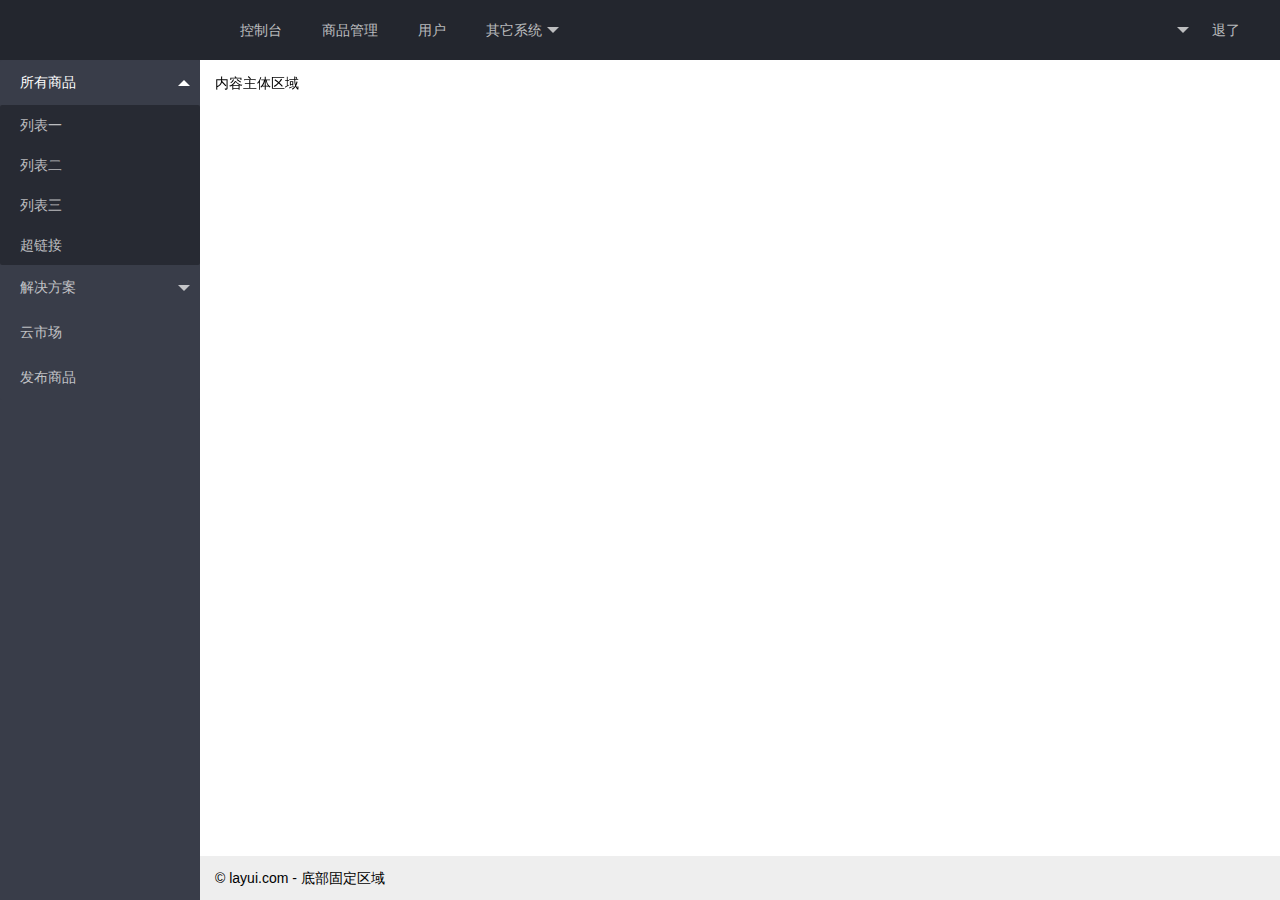
==== commit 6df390fe: "提交一下" ====
--- a/index.html
+++ b/index.html
@@ -11,7 +11,7 @@
 <body class="layui-layout-body">
     <div class="layui-layout layui-layout-admin">
         <div class="layui-header">
-            <div class="layui-logo">layui 后台布局</div>
+            <div class="layui-logo"><img src="./assets/images/" alt=""></div>
             <!-- 头部区域（可配合layui已有的水平导航） -->
             <ul class="layui-nav layui-layout-left">
                 <li class="layui-nav-item"><a href="">控制台</a></li>
@@ -29,8 +29,7 @@
             <ul class="layui-nav layui-layout-right">
                 <li class="layui-nav-item">
                     <a href="javascript:;">
-                        <img src="http://t.cn/RCzsdCq" class="layui-nav-img">
-                        贤心
+
                     </a>
                     <dl class="layui-nav-child">
                         <dd><a href="">基本资料</a></dd>
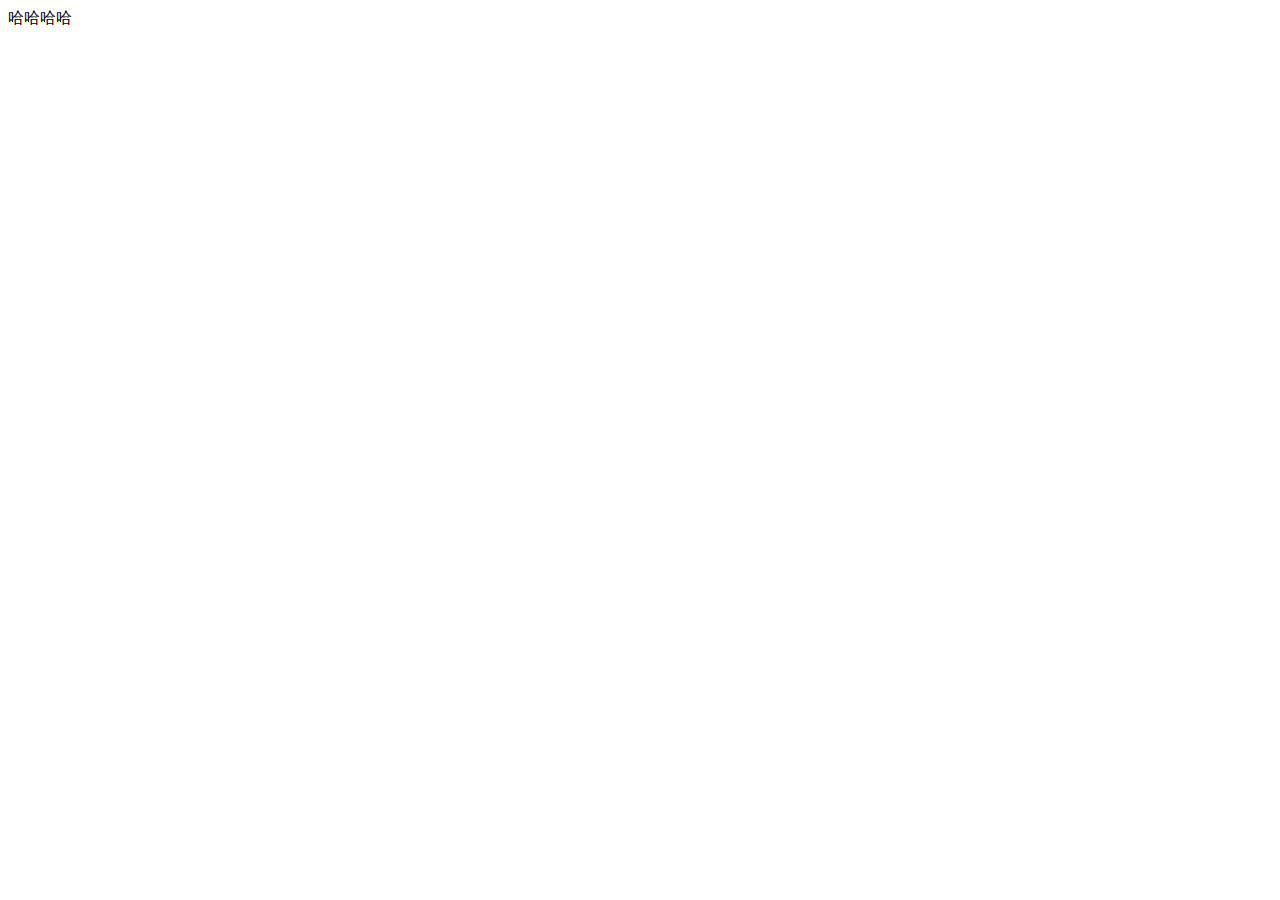
==== commit 23a07be3: "提交了后台主页" ====
--- a/index.html
+++ b/index.html
@@ -4,81 +4,12 @@
 <head>
     <meta charset="UTF-8">
     <meta name="viewport" content="width=device-width, initial-scale=1.0">
-    <title>Document</title>
-    <link rel="stylesheet" href="./assets/lib/layui/css/layui.css">
+    <title>后台主页</title>
+
 </head>
 
-<body class="layui-layout-body">
-    <div class="layui-layout layui-layout-admin">
-        <div class="layui-header">
-            <div class="layui-logo"><img src="./assets/images/" alt=""></div>
-            <!-- 头部区域（可配合layui已有的水平导航） -->
-            <ul class="layui-nav layui-layout-left">
-                <li class="layui-nav-item"><a href="">控制台</a></li>
-                <li class="layui-nav-item"><a href="">商品管理</a></li>
-                <li class="layui-nav-item"><a href="">用户</a></li>
-                <li class="layui-nav-item">
-                    <a href="javascript:;">其它系统</a>
-                    <dl class="layui-nav-child">
-                        <dd><a href="">邮件管理</a></dd>
-                        <dd><a href="">消息管理</a></dd>
-                        <dd><a href="">授权管理</a></dd>
-                    </dl>
-                </li>
-            </ul>
-            <ul class="layui-nav layui-layout-right">
-                <li class="layui-nav-item">
-                    <a href="javascript:;">
-
-                    </a>
-                    <dl class="layui-nav-child">
-                        <dd><a href="">基本资料</a></dd>
-                        <dd><a href="">安全设置</a></dd>
-                    </dl>
-                </li>
-                <li class="layui-nav-item"><a href="">退了</a></li>
-            </ul>
-        </div>
-
-        <div class="layui-side layui-bg-black">
-            <div class="layui-side-scroll">
-                <!-- 左侧导航区域（可配合layui已有的垂直导航） -->
-                <ul class="layui-nav layui-nav-tree" lay-filter="test">
-                    <li class="layui-nav-item layui-nav-itemed">
-                        <a class="" href="javascript:;">所有商品</a>
-                        <dl class="layui-nav-child">
-                            <dd><a href="javascript:;">列表一</a></dd>
-                            <dd><a href="javascript:;">列表二</a></dd>
-                            <dd><a href="javascript:;">列表三</a></dd>
-                            <dd><a href="">超链接</a></dd>
-                        </dl>
-                    </li>
-                    <li class="layui-nav-item">
-                        <a href="javascript:;">解决方案</a>
-                        <dl class="layui-nav-child">
-                            <dd><a href="javascript:;">列表一</a></dd>
-                            <dd><a href="javascript:;">列表二</a></dd>
-                            <dd><a href="">超链接</a></dd>
-                        </dl>
-                    </li>
-                    <li class="layui-nav-item"><a href="">云市场</a></li>
-                    <li class="layui-nav-item"><a href="">发布商品</a></li>
-                </ul>
-            </div>
-        </div>
-
-        <div class="layui-body">
-            <!-- 内容主体区域 -->
-            <div style="padding: 15px;">内容主体区域</div>
-        </div>
-
-        <div class="layui-footer">
-            <!-- 底部固定区域 -->
-            © layui.com - 底部固定区域
-        </div>
-    </div>
-    <script src="./assets/lib/layui/layui.all.js"></script>
-
+<body>
+    哈哈哈哈 
 </body>
 
 </html>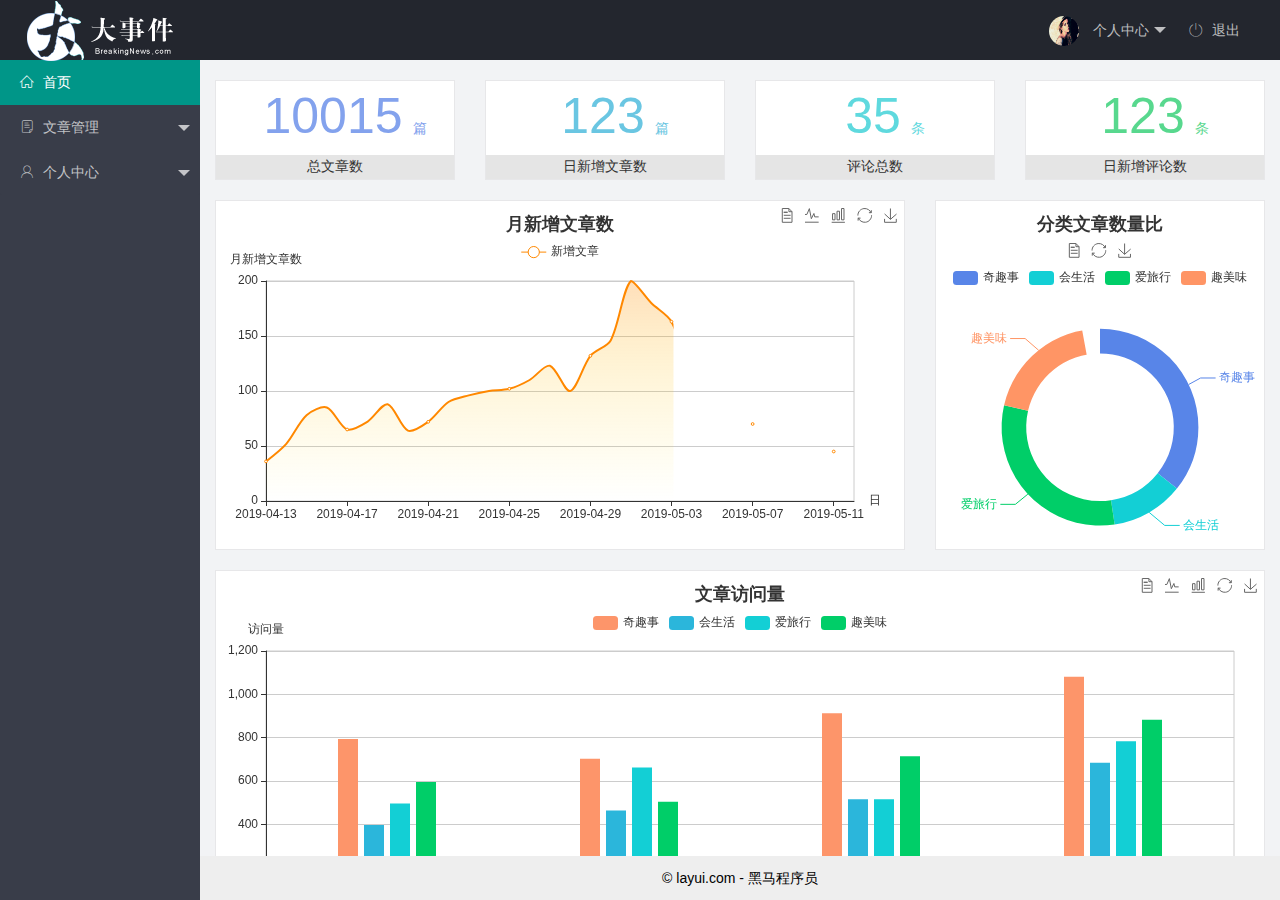
==== commit eb1de9c2: "后台主页--字体图标/主页数据渲染完成" ====
--- a/index.html
+++ b/index.html
@@ -4,12 +4,73 @@
 <head>
     <meta charset="UTF-8">
     <meta name="viewport" content="width=device-width, initial-scale=1.0">
-    <title>后台主页</title>
+    <title>Document</title>
+    <link rel="stylesheet" href="./assets/fonts/iconfont.css">
+    <link rel="stylesheet" href="./assets/lib/layui/css/layui.css">
+    <link rel="stylesheet" href="./assets/css/index.css">
 
 </head>
 
-<body>
-    哈哈哈哈 
+<body class="layui-layout-body">
+    <div class="layui-layout layui-layout-admin">
+        <div class="layui-header">
+            <div class="layui-logo"><img src="./assets/images/logo.png" alt=""></div>
+            <!-- 头部区域（可配合layui已有的水平导航） -->
+            <ul class="layui-nav layui-layout-right">
+                <li class="layui-nav-item">
+                    <a href="javascript:;">
+                        <img src="/assets/images/sample2.jpg" class="layui-nav-img">
+                        </span>个人中心
+                    </a>
+                    <dl class="layui-nav-child">
+                        <dd><a href="">基本资料</a></dd>
+                        <dd><a href="">安全设置</a></dd>
+                        <dd><a href="">重置密码</a></dd>
+                    </dl>
+                </li>
+                <li class="layui-nav-item"><a href=""><span class="iconfont icon-tuichu"></span>退出</a></li>
+            </ul>
+        </div>
+
+        <div class="layui-side layui-bg-black">
+            <div class="layui-side-scroll">
+                <!-- 左侧导航区域（可配合layui已有的垂直导航） -->
+                <ul class="layui-nav layui-nav-tree" lay-shrink="all">
+                    <li class="layui-nav-item layui-this"><a href="./home/dashboard.html" target="fm"><span
+                                class="iconfont icon-home"></span>首页</a></li>
+                    <li class="layui-nav-item ">
+                        <a class="" href="javascript:;"><span class="iconfont icon-16"></span>文章管理</a>
+                        <dl class="layui-nav-child">
+                            <dd><a href="javascript:;"><i class="layui-icon layui-icon-template-1"></i> 文章类别</a></dd>
+                            <dd><a href="javascript:;"><i class="layui-icon layui-icon-read"></i> 文章列表</a></dd>
+                            <dd><a href="javascript:;"><i class="layui-icon layui-icon-edit"></i> 发布文章</a></dd>
+                        </dl>
+                    </li>
+                    <li class="layui-nav-item">
+                        <a href="javascript:;"><span class="iconfont icon-user"></span>个人中心</a>
+                        <dl class="layui-nav-child">
+                            <dd><a href="javascript:;"><i class="layui-icon layui-icon-list"></i>基本资料</a></dd>
+                            <dd><a href="javascript:;"><i class="layui-icon layui-icon-camera-fill"></i>更换头像</a></dd>
+                            <dd><a href="javascript:;"><i class="layui-icon layui-icon-set"></i>重置密码</a></dd>
+                        </dl>
+                    </li>
+                </ul>
+            </div>
+        </div>
+
+        <div class="layui-body">
+            <!-- 内容主体区域 -->
+            <iframe src="./home/dashboard.html" name="fm" frameborder="0"></iframe>
+            <div style="padding: 15px;"></div>
+        </div>
+
+        <div class="layui-footer">
+            <!-- 底部固定区域 -->
+            © layui.com - 黑马程序员
+        </div>
+    </div>
+    <script src="./assets/lib/layui/layui.all.js"></script>
+
 </body>
 
 </html>--- a/assets/fonts/iconfont.css
+++ b/assets/fonts/iconfont.css
@@ -0,0 +1,37 @@
+@font-face {font-family: "iconfont";
+  src: url('iconfont.eot?t=1576139966484'); /* IE9 */
+  src: url('iconfont.eot?t=1576139966484#iefix') format('embedded-opentype'), /* IE6-IE8 */
+  url('[data-uri]') format('woff2'),
+  url('iconfont.woff?t=1576139966484') format('woff'),
+  url('iconfont.ttf?t=1576139966484') format('truetype'), /* chrome, firefox, opera, Safari, Android, iOS 4.2+ */
+  url('iconfont.svg?t=1576139966484#iconfont') format('svg'); /* iOS 4.1- */
+}
+
+.iconfont {
+  font-family: "iconfont" !important;
+  font-size: 16px;
+  font-style: normal;
+  -webkit-font-smoothing: antialiased;
+  -moz-osx-font-smoothing: grayscale;
+}
+
+.icon-home:before {
+  content: "\e6a9";
+}
+
+.icon-user:before {
+  content: "\e614";
+}
+
+.icon-pinglun:before {
+  content: "\e616";
+}
+
+.icon-tuichu:before {
+  content: "\e865";
+}
+
+.icon-16:before {
+  content: "\e615";
+}
+
--- a/assets/lib/layui/css/layui.css
+++ b/assets/lib/layui/css/layui.css
@@ -0,0 +1,2 @@
+/** layui-v2.5.5 MIT License By https://www.layui.com */
+ .layui-inline,img{display:inline-block;vertical-align:middle}h1,h2,h3,h4,h5,h6{font-weight:400}.layui-edge,.layui-header,.layui-inline,.layui-main{position:relative}.layui-body,.layui-edge,.layui-elip{overflow:hidden}.layui-btn,.layui-edge,.layui-inline,img{vertical-align:middle}.layui-btn,.layui-disabled,.layui-icon,.layui-unselect{-moz-user-select:none;-webkit-user-select:none;-ms-user-select:none}.layui-elip,.layui-form-checkbox span,.layui-form-pane .layui-form-label{text-overflow:ellipsis;white-space:nowrap}.layui-breadcrumb,.layui-tree-btnGroup{visibility:hidden}blockquote,body,button,dd,div,dl,dt,form,h1,h2,h3,h4,h5,h6,input,li,ol,p,pre,td,textarea,th,ul{margin:0;padding:0;-webkit-tap-highlight-color:rgba(0,0,0,0)}a:active,a:hover{outline:0}img{border:none}li{list-style:none}table{border-collapse:collapse;border-spacing:0}h4,h5,h6{font-size:100%}button,input,optgroup,option,select,textarea{font-family:inherit;font-size:inherit;font-style:inherit;font-weight:inherit;outline:0}pre{white-space:pre-wrap;white-space:-moz-pre-wrap;white-space:-pre-wrap;white-space:-o-pre-wrap;word-wrap:break-word}body{line-height:24px;font:14px Helvetica Neue,Helvetica,PingFang SC,Tahoma,Arial,sans-serif}hr{height:1px;margin:10px 0;border:0;clear:both}a{color:#333;text-decoration:none}a:hover{color:#777}a cite{font-style:normal;*cursor:pointer}.layui-border-box,.layui-border-box *{box-sizing:border-box}.layui-box,.layui-box *{box-sizing:content-box}.layui-clear{clear:both;*zoom:1}.layui-clear:after{content:'\20';clear:both;*zoom:1;display:block;height:0}.layui-inline{*display:inline;*zoom:1}.layui-edge{display:inline-block;width:0;height:0;border-width:6px;border-style:dashed;border-color:transparent}.layui-edge-top{top:-4px;border-bottom-color:#999;border-bottom-style:solid}.layui-edge-right{border-left-color:#999;border-left-style:solid}.layui-edge-bottom{top:2px;border-top-color:#999;border-top-style:solid}.layui-edge-left{border-right-color:#999;border-right-style:solid}.layui-disabled,.layui-disabled:hover{color:#d2d2d2!important;cursor:not-allowed!important}.layui-circle{border-radius:100%}.layui-show{display:block!important}.layui-hide{display:none!important}@font-face{font-family:layui-icon;src:url(../font/iconfont.eot?v=250);src:url(../font/iconfont.eot?v=250#iefix) format('embedded-opentype'),url(../font/iconfont.woff2?v=250) format('woff2'),url(../font/iconfont.woff?v=250) format('woff'),url(../font/iconfont.ttf?v=250) format('truetype'),url(../font/iconfont.svg?v=250#layui-icon) format('svg')}.layui-icon{font-family:layui-icon!important;font-size:16px;font-style:normal;-webkit-font-smoothing:antialiased;-moz-osx-font-smoothing:grayscale}.layui-icon-reply-fill:before{content:"\e611"}.layui-icon-set-fill:before{content:"\e614"}.layui-icon-menu-fill:before{content:"\e60f"}.layui-icon-search:before{content:"\e615"}.layui-icon-share:before{content:"\e641"}.layui-icon-set-sm:before{content:"\e620"}.layui-icon-engine:before{content:"\e628"}.layui-icon-close:before{content:"\1006"}.layui-icon-close-fill:before{content:"\1007"}.layui-icon-chart-screen:before{content:"\e629"}.layui-icon-star:before{content:"\e600"}.layui-icon-circle-dot:before{content:"\e617"}.layui-icon-chat:before{content:"\e606"}.layui-icon-release:before{content:"\e609"}.layui-icon-list:before{content:"\e60a"}.layui-icon-chart:before{content:"\e62c"}.layui-icon-ok-circle:before{content:"\1005"}.layui-icon-layim-theme:before{content:"\e61b"}.layui-icon-table:before{content:"\e62d"}.layui-icon-right:before{content:"\e602"}.layui-icon-left:before{content:"\e603"}.layui-icon-cart-simple:before{content:"\e698"}.layui-icon-face-cry:before{content:"\e69c"}.layui-icon-face-smile:before{content:"\e6af"}.layui-icon-survey:before{content:"\e6b2"}.layui-icon-tree:before{content:"\e62e"}.layui-icon-upload-circle:before{content:"\e62f"}.layui-icon-add-circle:before{content:"\e61f"}.layui-icon-download-circle:before{content:"\e601"}.layui-icon-templeate-1:before{content:"\e630"}.layui-icon-util:before{content:"\e631"}.layui-icon-face-surprised:before{content:"\e664"}.layui-icon-edit:before{content:"\e642"}.layui-icon-speaker:before{content:"\e645"}.layui-icon-down:before{content:"\e61a"}.layui-icon-file:before{content:"\e621"}.layui-icon-layouts:before{content:"\e632"}.layui-icon-rate-half:before{content:"\e6c9"}.layui-icon-add-circle-fine:before{content:"\e608"}.layui-icon-prev-circle:before{content:"\e633"}.layui-icon-read:before{content:"\e705"}.layui-icon-404:before{content:"\e61c"}.layui-icon-carousel:before{content:"\e634"}.layui-icon-help:before{content:"\e607"}.layui-icon-code-circle:before{content:"\e635"}.layui-icon-water:before{content:"\e636"}.layui-icon-username:before{content:"\e66f"}.layui-icon-find-fill:before{content:"\e670"}.layui-icon-about:before{content:"\e60b"}.layui-icon-location:before{content:"\e715"}.layui-icon-up:before{content:"\e619"}.layui-icon-pause:before{content:"\e651"}.layui-icon-date:before{content:"\e637"}.layui-icon-layim-uploadfile:before{content:"\e61d"}.layui-icon-delete:before{content:"\e640"}.layui-icon-play:before{content:"\e652"}.layui-icon-top:before{content:"\e604"}.layui-icon-friends:before{content:"\e612"}.layui-icon-refresh-3:before{content:"\e9aa"}.layui-icon-ok:before{content:"\e605"}.layui-icon-layer:before{content:"\e638"}.layui-icon-face-smile-fine:before{content:"\e60c"}.layui-icon-dollar:before{content:"\e659"}.layui-icon-group:before{content:"\e613"}.layui-icon-layim-download:before{content:"\e61e"}.layui-icon-picture-fine:before{content:"\e60d"}.layui-icon-link:before{content:"\e64c"}.layui-icon-diamond:before{content:"\e735"}.layui-icon-log:before{content:"\e60e"}.layui-icon-rate-solid:before{content:"\e67a"}.layui-icon-fonts-del:before{content:"\e64f"}.layui-icon-unlink:before{content:"\e64d"}.layui-icon-fonts-clear:before{content:"\e639"}.layui-icon-triangle-r:before{content:"\e623"}.layui-icon-circle:before{content:"\e63f"}.layui-icon-radio:before{content:"\e643"}.layui-icon-align-center:before{content:"\e647"}.layui-icon-align-right:before{content:"\e648"}.layui-icon-align-left:before{content:"\e649"}.layui-icon-loading-1:before{content:"\e63e"}.layui-icon-return:before{content:"\e65c"}.layui-icon-fonts-strong:before{content:"\e62b"}.layui-icon-upload:before{content:"\e67c"}.layui-icon-dialogue:before{content:"\e63a"}.layui-icon-video:before{content:"\e6ed"}.layui-icon-headset:before{content:"\e6fc"}.layui-icon-cellphone-fine:before{content:"\e63b"}.layui-icon-add-1:before{content:"\e654"}.layui-icon-face-smile-b:before{content:"\e650"}.layui-icon-fonts-html:before{content:"\e64b"}.layui-icon-form:before{content:"\e63c"}.layui-icon-cart:before{content:"\e657"}.layui-icon-camera-fill:before{content:"\e65d"}.layui-icon-tabs:before{content:"\e62a"}.layui-icon-fonts-code:before{content:"\e64e"}.layui-icon-fire:before{content:"\e756"}.layui-icon-set:before{content:"\e716"}.layui-icon-fonts-u:before{content:"\e646"}.layui-icon-triangle-d:before{content:"\e625"}.layui-icon-tips:before{content:"\e702"}.layui-icon-picture:before{content:"\e64a"}.layui-icon-more-vertical:before{content:"\e671"}.layui-icon-flag:before{content:"\e66c"}.layui-icon-loading:before{content:"\e63d"}.layui-icon-fonts-i:before{content:"\e644"}.layui-icon-refresh-1:before{content:"\e666"}.layui-icon-rmb:before{content:"\e65e"}.layui-icon-home:before{content:"\e68e"}.layui-icon-user:before{content:"\e770"}.layui-icon-notice:before{content:"\e667"}.layui-icon-login-weibo:before{content:"\e675"}.layui-icon-voice:before{content:"\e688"}.layui-icon-upload-drag:before{content:"\e681"}.layui-icon-login-qq:before{content:"\e676"}.layui-icon-snowflake:before{content:"\e6b1"}.layui-icon-file-b:before{content:"\e655"}.layui-icon-template:before{content:"\e663"}.layui-icon-auz:before{content:"\e672"}.layui-icon-console:before{content:"\e665"}.layui-icon-app:before{content:"\e653"}.layui-icon-prev:before{content:"\e65a"}.layui-icon-website:before{content:"\e7ae"}.layui-icon-next:before{content:"\e65b"}.layui-icon-component:before{content:"\e857"}.layui-icon-more:before{content:"\e65f"}.layui-icon-login-wechat:before{content:"\e677"}.layui-icon-shrink-right:before{content:"\e668"}.layui-icon-spread-left:before{content:"\e66b"}.layui-icon-camera:before{content:"\e660"}.layui-icon-note:before{content:"\e66e"}.layui-icon-refresh:before{content:"\e669"}.layui-icon-female:before{content:"\e661"}.layui-icon-male:before{content:"\e662"}.layui-icon-password:before{content:"\e673"}.layui-icon-senior:before{content:"\e674"}.layui-icon-theme:before{content:"\e66a"}.layui-icon-tread:before{content:"\e6c5"}.layui-icon-praise:before{content:"\e6c6"}.layui-icon-star-fill:before{content:"\e658"}.layui-icon-rate:before{content:"\e67b"}.layui-icon-template-1:before{content:"\e656"}.layui-icon-vercode:before{content:"\e679"}.layui-icon-cellphone:before{content:"\e678"}.layui-icon-screen-full:before{content:"\e622"}.layui-icon-screen-restore:before{content:"\e758"}.layui-icon-cols:before{content:"\e610"}.layui-icon-export:before{content:"\e67d"}.layui-icon-print:before{content:"\e66d"}.layui-icon-slider:before{content:"\e714"}.layui-icon-addition:before{content:"\e624"}.layui-icon-subtraction:before{content:"\e67e"}.layui-icon-service:before{content:"\e626"}.layui-icon-transfer:before{content:"\e691"}.layui-main{width:1140px;margin:0 auto}.layui-header{z-index:1000;height:60px}.layui-header a:hover{transition:all .5s;-webkit-transition:all .5s}.layui-side{position:fixed;left:0;top:0;bottom:0;z-index:999;width:200px;overflow-x:hidden}.layui-side-scroll{position:relative;width:220px;height:100%;overflow-x:hidden}.layui-body{position:absolute;left:200px;right:0;top:0;bottom:0;z-index:998;width:auto;overflow-y:auto;box-sizing:border-box}.layui-layout-body{overflow:hidden}.layui-layout-admin .layui-header{background-color:#23262E}.layui-layout-admin .layui-side{top:60px;width:200px;overflow-x:hidden}.layui-layout-admin .layui-body{position:fixed;top:60px;bottom:44px}.layui-layout-admin .layui-main{width:auto;margin:0 15px}.layui-layout-admin .layui-footer{position:fixed;left:200px;right:0;bottom:0;height:44px;line-height:44px;padding:0 15px;background-color:#eee}.layui-layout-admin .layui-logo{position:absolute;left:0;top:0;width:200px;height:100%;line-height:60px;text-align:center;color:#009688;font-size:16px}.layui-layout-admin .layui-header .layui-nav{background:0 0}.layui-layout-left{position:absolute!important;left:200px;top:0}.layui-layout-right{position:absolute!important;right:0;top:0}.layui-container{position:relative;margin:0 auto;padding:0 15px;box-sizing:border-box}.layui-fluid{position:relative;margin:0 auto;padding:0 15px}.layui-row:after,.layui-row:before{content:'';display:block;clear:both}.layui-col-lg1,.layui-col-lg10,.layui-col-lg11,.layui-col-lg12,.layui-col-lg2,.layui-col-lg3,.layui-col-lg4,.layui-col-lg5,.layui-col-lg6,.layui-col-lg7,.layui-col-lg8,.layui-col-lg9,.layui-col-md1,.layui-col-md10,.layui-col-md11,.layui-col-md12,.layui-col-md2,.layui-col-md3,.layui-col-md4,.layui-col-md5,.layui-col-md6,.layui-col-md7,.layui-col-md8,.layui-col-md9,.layui-col-sm1,.layui-col-sm10,.layui-col-sm11,.layui-col-sm12,.layui-col-sm2,.layui-col-sm3,.layui-col-sm4,.layui-col-sm5,.layui-col-sm6,.layui-col-sm7,.layui-col-sm8,.layui-col-sm9,.layui-col-xs1,.layui-col-xs10,.layui-col-xs11,.layui-col-xs12,.layui-col-xs2,.layui-col-xs3,.layui-col-xs4,.layui-col-xs5,.layui-col-xs6,.layui-col-xs7,.layui-col-xs8,.layui-col-xs9{position:relative;display:block;box-sizing:border-box}.layui-col-xs1,.layui-col-xs10,.layui-col-xs11,.layui-col-xs12,.layui-col-xs2,.layui-col-xs3,.layui-col-xs4,.layui-col-xs5,.layui-col-xs6,.layui-col-xs7,.layui-col-xs8,.layui-col-xs9{float:left}.layui-col-xs1{width:8.33333333%}.layui-col-xs2{width:16.66666667%}.layui-col-xs3{width:25%}.layui-col-xs4{width:33.33333333%}.layui-col-xs5{width:41.66666667%}.layui-col-xs6{width:50%}.layui-col-xs7{width:58.33333333%}.layui-col-xs8{width:66.66666667%}.layui-col-xs9{width:75%}.layui-col-xs10{width:83.33333333%}.layui-col-xs11{width:91.66666667%}.layui-col-xs12{width:100%}.layui-col-xs-offset1{margin-left:8.33333333%}.layui-col-xs-offset2{margin-left:16.66666667%}.layui-col-xs-offset3{margin-left:25%}.layui-col-xs-offset4{margin-left:33.33333333%}.layui-col-xs-offset5{margin-left:41.66666667%}.layui-col-xs-offset6{margin-left:50%}.layui-col-xs-offset7{margin-left:58.33333333%}.layui-col-xs-offset8{margin-left:66.66666667%}.layui-col-xs-offset9{margin-left:75%}.layui-col-xs-offset10{margin-left:83.33333333%}.layui-col-xs-offset11{margin-left:91.66666667%}.layui-col-xs-offset12{margin-left:100%}@media screen and (max-width:768px){.layui-hide-xs{display:none!important}.layui-show-xs-block{display:block!important}.layui-show-xs-inline{display:inline!important}.layui-show-xs-inline-block{display:inline-block!important}}@media screen and (min-width:768px){.layui-container{width:750px}.layui-hide-sm{display:none!important}.layui-show-sm-block{display:block!important}.layui-show-sm-inline{display:inline!important}.layui-show-sm-inline-block{display:inline-block!important}.layui-col-sm1,.layui-col-sm10,.layui-col-sm11,.layui-col-sm12,.layui-col-sm2,.layui-col-sm3,.layui-col-sm4,.layui-col-sm5,.layui-col-sm6,.layui-col-sm7,.layui-col-sm8,.layui-col-sm9{float:left}.layui-col-sm1{width:8.33333333%}.layui-col-sm2{width:16.66666667%}.layui-col-sm3{width:25%}.layui-col-sm4{width:33.33333333%}.layui-col-sm5{width:41.66666667%}.layui-col-sm6{width:50%}.layui-col-sm7{width:58.33333333%}.layui-col-sm8{width:66.66666667%}.layui-col-sm9{width:75%}.layui-col-sm10{width:83.33333333%}.layui-col-sm11{width:91.66666667%}.layui-col-sm12{width:100%}.layui-col-sm-offset1{margin-left:8.33333333%}.layui-col-sm-offset2{margin-left:16.66666667%}.layui-col-sm-offset3{margin-left:25%}.layui-col-sm-offset4{margin-left:33.33333333%}.layui-col-sm-offset5{margin-left:41.66666667%}.layui-col-sm-offset6{margin-left:50%}.layui-col-sm-offset7{margin-left:58.33333333%}.layui-col-sm-offset8{margin-left:66.66666667%}.layui-col-sm-offset9{margin-left:75%}.layui-col-sm-offset10{margin-left:83.33333333%}.layui-col-sm-offset11{margin-left:91.66666667%}.layui-col-sm-offset12{margin-left:100%}}@media screen and (min-width:992px){.layui-container{width:970px}.layui-hide-md{display:none!important}.layui-show-md-block{display:block!important}.layui-show-md-inline{display:inline!important}.layui-show-md-inline-block{display:inline-block!important}.layui-col-md1,.layui-col-md10,.layui-col-md11,.layui-col-md12,.layui-col-md2,.layui-col-md3,.layui-col-md4,.layui-col-md5,.layui-col-md6,.layui-col-md7,.layui-col-md8,.layui-col-md9{float:left}.layui-col-md1{width:8.33333333%}.layui-col-md2{width:16.66666667%}.layui-col-md3{width:25%}.layui-col-md4{width:33.33333333%}.layui-col-md5{width:41.66666667%}.layui-col-md6{width:50%}.layui-col-md7{width:58.33333333%}.layui-col-md8{width:66.66666667%}.layui-col-md9{width:75%}.layui-col-md10{width:83.33333333%}.layui-col-md11{width:91.66666667%}.layui-col-md12{width:100%}.layui-col-md-offset1{margin-left:8.33333333%}.layui-col-md-offset2{margin-left:16.66666667%}.layui-col-md-offset3{margin-left:25%}.layui-col-md-offset4{margin-left:33.33333333%}.layui-col-md-offset5{margin-left:41.66666667%}.layui-col-md-offset6{margin-left:50%}.layui-col-md-offset7{margin-left:58.33333333%}.layui-col-md-offset8{margin-left:66.66666667%}.layui-col-md-offset9{margin-left:75%}.layui-col-md-offset10{margin-left:83.33333333%}.layui-col-md-offset11{margin-left:91.66666667%}.layui-col-md-offset12{margin-left:100%}}@media screen and (min-width:1200px){.layui-container{width:1170px}.layui-hide-lg{display:none!important}.layui-show-lg-block{display:block!important}.layui-show-lg-inline{display:inline!important}.layui-show-lg-inline-block{display:inline-block!important}.layui-col-lg1,.layui-col-lg10,.layui-col-lg11,.layui-col-lg12,.layui-col-lg2,.layui-col-lg3,.layui-col-lg4,.layui-col-lg5,.layui-col-lg6,.layui-col-lg7,.layui-col-lg8,.layui-col-lg9{float:left}.layui-col-lg1{width:8.33333333%}.layui-col-lg2{width:16.66666667%}.layui-col-lg3{width:25%}.layui-col-lg4{width:33.33333333%}.layui-col-lg5{width:41.66666667%}.layui-col-lg6{width:50%}.layui-col-lg7{width:58.33333333%}.layui-col-lg8{width:66.66666667%}.layui-col-lg9{width:75%}.layui-col-lg10{width:83.33333333%}.layui-col-lg11{width:91.66666667%}.layui-col-lg12{width:100%}.layui-col-lg-offset1{margin-left:8.33333333%}.layui-col-lg-offset2{margin-left:16.66666667%}.layui-col-lg-offset3{margin-left:25%}.layui-col-lg-offset4{margin-left:33.33333333%}.layui-col-lg-offset5{margin-left:41.66666667%}.layui-col-lg-offset6{margin-left:50%}.layui-col-lg-offset7{margin-left:58.33333333%}.layui-col-lg-offset8{margin-left:66.66666667%}.layui-col-lg-offset9{margin-left:75%}.layui-col-lg-offset10{margin-left:83.33333333%}.layui-col-lg-offset11{margin-left:91.66666667%}.layui-col-lg-offset12{margin-left:100%}}.layui-col-space1{margin:-.5px}.layui-col-space1>*{padding:.5px}.layui-col-space3{margin:-1.5px}.layui-col-space3>*{padding:1.5px}.layui-col-space5{margin:-2.5px}.layui-col-space5>*{padding:2.5px}.layui-col-space8{margin:-3.5px}.layui-col-space8>*{padding:3.5px}.layui-col-space10{margin:-5px}.layui-col-space10>*{padding:5px}.layui-col-space12{margin:-6px}.layui-col-space12>*{padding:6px}.layui-col-space15{margin:-7.5px}.layui-col-space15>*{padding:7.5px}.layui-col-space18{margin:-9px}.layui-col-space18>*{padding:9px}.layui-col-space20{margin:-10px}.layui-col-space20>*{padding:10px}.layui-col-space22{margin:-11px}.layui-col-space22>*{padding:11px}.layui-col-space25{margin:-12.5px}.layui-col-space25>*{padding:12.5px}.layui-col-space30{margin:-15px}.layui-col-space30>*{padding:15px}.layui-btn,.layui-input,.layui-select,.layui-textarea,.layui-upload-button{outline:0;-webkit-appearance:none;transition:all .3s;-webkit-transition:all .3s;box-sizing:border-box}.layui-elem-quote{margin-bottom:10px;padding:15px;line-height:22px;border-left:5px solid #009688;border-radius:0 2px 2px 0;background-color:#f2f2f2}.layui-quote-nm{border-style:solid;border-width:1px 1px 1px 5px;background:0 0}.layui-elem-field{margin-bottom:10px;padding:0;border-width:1px;border-style:solid}.layui-elem-field legend{margin-left:20px;padding:0 10px;font-size:20px;font-weight:300}.layui-field-title{margin:10px 0 20px;border-width:1px 0 0}.layui-field-box{padding:10px 15px}.layui-field-title .layui-field-box{padding:10px 0}.layui-progress{position:relative;height:6px;border-radius:20px;background-color:#e2e2e2}.layui-progress-bar{position:absolute;left:0;top:0;width:0;max-width:100%;height:6px;border-radius:20px;text-align:right;background-color:#5FB878;transition:all .3s;-webkit-transition:all .3s}.layui-progress-big,.layui-progress-big .layui-progress-bar{height:18px;line-height:18px}.layui-progress-text{position:relative;top:-20px;line-height:18px;font-size:12px;color:#666}.layui-progress-big .layui-progress-text{position:static;padding:0 10px;color:#fff}.layui-collapse{border-width:1px;border-style:solid;border-radius:2px}.layui-colla-content,.layui-colla-item{border-top-width:1px;border-top-style:solid}.layui-colla-item:first-child{border-top:none}.layui-colla-title{position:relative;height:42px;line-height:42px;padding:0 15px 0 35px;color:#333;background-color:#f2f2f2;cursor:pointer;font-size:14px;overflow:hidden}.layui-colla-content{display:none;padding:10px 15px;line-height:22px;color:#666}.layui-colla-icon{position:absolute;left:15px;top:0;font-size:14px}.layui-card{margin-bottom:15px;border-radius:2px;background-color:#fff;box-shadow:0 1px 2px 0 rgba(0,0,0,.05)}.layui-card:last-child{margin-bottom:0}.layui-card-header{position:relative;height:42px;line-height:42px;padding:0 15px;border-bottom:1px solid #f6f6f6;color:#333;border-radius:2px 2px 0 0;font-size:14px}.layui-bg-black,.layui-bg-blue,.layui-bg-cyan,.layui-bg-green,.layui-bg-orange,.layui-bg-red{color:#fff!important}.layui-card-body{position:relative;padding:10px 15px;line-height:24px}.layui-card-body[pad15]{padding:15px}.layui-card-body[pad20]{padding:20px}.layui-card-body .layui-table{margin:5px 0}.layui-card .layui-tab{margin:0}.layui-panel-window{position:relative;padding:15px;border-radius:0;border-top:5px solid #E6E6E6;background-color:#fff}.layui-auxiliar-moving{position:fixed;left:0;right:0;top:0;bottom:0;width:100%;height:100%;background:0 0;z-index:9999999999}.layui-form-label,.layui-form-mid,.layui-form-select,.layui-input-block,.layui-input-inline,.layui-textarea{position:relative}.layui-bg-red{background-color:#FF5722!important}.layui-bg-orange{background-color:#FFB800!important}.layui-bg-green{background-color:#009688!important}.layui-bg-cyan{background-color:#2F4056!important}.layui-bg-blue{background-color:#1E9FFF!important}.layui-bg-black{background-color:#393D49!important}.layui-bg-gray{background-color:#eee!important;color:#666!important}.layui-badge-rim,.layui-colla-content,.layui-colla-item,.layui-collapse,.layui-elem-field,.layui-form-pane .layui-form-item[pane],.layui-form-pane .layui-form-label,.layui-input,.layui-layedit,.layui-layedit-tool,.layui-quote-nm,.layui-select,.layui-tab-bar,.layui-tab-card,.layui-tab-title,.layui-tab-title .layui-this:after,.layui-textarea{border-color:#e6e6e6}.layui-timeline-item:before,hr{background-color:#e6e6e6}.layui-text{line-height:22px;font-size:14px;color:#666}.layui-text h1,.layui-text h2,.layui-text h3{font-weight:500;color:#333}.layui-text h1{font-size:30px}.layui-text h2{font-size:24px}.layui-text h3{font-size:18px}.layui-text a:not(.layui-btn){color:#01AAED}.layui-text a:not(.layui-btn):hover{text-decoration:underline}.layui-text ul{padding:5px 0 5px 15px}.layui-text ul li{margin-top:5px;list-style-type:disc}.layui-text em,.layui-word-aux{color:#999!important;padding:0 5px!important}.layui-btn{display:inline-block;height:38px;line-height:38px;padding:0 18px;background-color:#009688;color:#fff;white-space:nowrap;text-align:center;font-size:14px;border:none;border-radius:2px;cursor:pointer}.layui-btn:hover{opacity:.8;filter:alpha(opacity=80);color:#fff}.layui-btn:active{opacity:1;filter:alpha(opacity=100)}.layui-btn+.layui-btn{margin-left:10px}.layui-btn-container{font-size:0}.layui-btn-container .layui-btn{margin-right:10px;margin-bottom:10px}.layui-btn-container .layui-btn+.layui-btn{margin-left:0}.layui-table .layui-btn-container .layui-btn{margin-bottom:9px}.layui-btn-radius{border-radius:100px}.layui-btn .layui-icon{margin-right:3px;font-size:18px;vertical-align:bottom;vertical-align:middle\9}.layui-btn-primary{border:1px solid #C9C9C9;background-color:#fff;color:#555}.layui-btn-primary:hover{border-color:#009688;color:#333}.layui-btn-normal{background-color:#1E9FFF}.layui-btn-warm{background-color:#FFB800}.layui-btn-danger{background-color:#FF5722}.layui-btn-checked{background-color:#5FB878}.layui-btn-disabled,.layui-btn-disabled:active,.layui-btn-disabled:hover{border:1px solid #e6e6e6;background-color:#FBFBFB;color:#C9C9C9;cursor:not-allowed;opacity:1}.layui-btn-lg{height:44px;line-height:44px;padding:0 25px;font-size:16px}.layui-btn-sm{height:30px;line-height:30px;padding:0 10px;font-size:12px}.layui-btn-sm i{font-size:16px!important}.layui-btn-xs{height:22px;line-height:22px;padding:0 5px;font-size:12px}.layui-btn-xs i{font-size:14px!important}.layui-btn-group{display:inline-block;vertical-align:middle;font-size:0}.layui-btn-group .layui-btn{margin-left:0!important;margin-right:0!important;border-left:1px solid rgba(255,255,255,.5);border-radius:0}.layui-btn-group .layui-btn-primary{border-left:none}.layui-btn-group .layui-btn-primary:hover{border-color:#C9C9C9;color:#009688}.layui-btn-group .layui-btn:first-child{border-left:none;border-radius:2px 0 0 2px}.layui-btn-group .layui-btn-primary:first-child{border-left:1px solid #c9c9c9}.layui-btn-group .layui-btn:last-child{border-radius:0 2px 2px 0}.layui-btn-group .layui-btn+.layui-btn{margin-left:0}.layui-btn-group+.layui-btn-group{margin-left:10px}.layui-btn-fluid{width:100%}.layui-input,.layui-select,.layui-textarea{height:38px;line-height:1.3;line-height:38px\9;border-width:1px;border-style:solid;background-color:#fff;border-radius:2px}.layui-input::-webkit-input-placeholder,.layui-select::-webkit-input-placeholder,.layui-textarea::-webkit-input-placeholder{line-height:1.3}.layui-input,.layui-textarea{display:block;width:100%;padding-left:10px}.layui-input:hover,.layui-textarea:hover{border-color:#D2D2D2!important}.layui-input:focus,.layui-textarea:focus{border-color:#C9C9C9!important}.layui-textarea{min-height:100px;height:auto;line-height:20px;padding:6px 10px;resize:vertical}.layui-select{padding:0 10px}.layui-form input[type=checkbox],.layui-form input[type=radio],.layui-form select{display:none}.layui-form [lay-ignore]{display:initial}.layui-form-item{margin-bottom:15px;clear:both;*zoom:1}.layui-form-item:after{content:'\20';clear:both;*zoom:1;display:block;height:0}.layui-form-label{float:left;display:block;padding:9px 15px;width:80px;font-weight:400;line-height:20px;text-align:right}.layui-form-label-col{display:block;float:none;padding:9px 0;line-height:20px;text-align:left}.layui-form-item .layui-inline{margin-bottom:5px;margin-right:10px}.layui-input-block{margin-left:110px;min-height:36px}.layui-input-inline{display:inline-block;vertical-align:middle}.layui-form-item .layui-input-inline{float:left;width:190px;margin-right:10px}.layui-form-text .layui-input-inline{width:auto}.layui-form-mid{float:left;display:block;padding:9px 0!important;line-height:20px;margin-right:10px}.layui-form-danger+.layui-form-select .layui-input,.layui-form-danger:focus{border-color:#FF5722!important}.layui-form-select .layui-input{padding-right:30px;cursor:pointer}.layui-form-select .layui-edge{position:absolute;right:10px;top:50%;margin-top:-3px;cursor:pointer;border-width:6px;border-top-color:#c2c2c2;border-top-style:solid;transition:all .3s;-webkit-transition:all .3s}.layui-form-select dl{display:none;position:absolute;left:0;top:42px;padding:5px 0;z-index:899;min-width:100%;border:1px solid #d2d2d2;max-height:300px;overflow-y:auto;background-color:#fff;border-radius:2px;box-shadow:0 2px 4px rgba(0,0,0,.12);box-sizing:border-box}.layui-form-select dl dd,.layui-form-select dl dt{padding:0 10px;line-height:36px;white-space:nowrap;overflow:hidden;text-overflow:ellipsis}.layui-form-select dl dt{font-size:12px;color:#999}.layui-form-select dl dd{cursor:pointer}.layui-form-select dl dd:hover{background-color:#f2f2f2;-webkit-transition:.5s all;transition:.5s all}.layui-form-select .layui-select-group dd{padding-left:20px}.layui-form-select dl dd.layui-select-tips{padding-left:10px!important;color:#999}.layui-form-select dl dd.layui-this{background-color:#5FB878;color:#fff}.layui-form-checkbox,.layui-form-select dl dd.layui-disabled{background-color:#fff}.layui-form-selected dl{display:block}.layui-form-checkbox,.layui-form-checkbox *,.layui-form-switch{display:inline-block;vertical-align:middle}.layui-form-selected .layui-edge{margin-top:-9px;-webkit-transform:rotate(180deg);transform:rotate(180deg);margin-top:-3px\9}:root .layui-form-selected .layui-edge{margin-top:-9px\0/IE9}.layui-form-selectup dl{top:auto;bottom:42px}.layui-select-none{margin:5px 0;text-align:center;color:#999}.layui-select-disabled .layui-disabled{border-color:#eee!important}.layui-select-disabled .layui-edge{border-top-color:#d2d2d2}.layui-form-checkbox{position:relative;height:30px;line-height:30px;margin-right:10px;padding-right:30px;cursor:pointer;font-size:0;-webkit-transition:.1s linear;transition:.1s linear;box-sizing:border-box}.layui-form-checkbox span{padding:0 10px;height:100%;font-size:14px;border-radius:2px 0 0 2px;background-color:#d2d2d2;color:#fff;overflow:hidden}.layui-form-checkbox:hover span{background-color:#c2c2c2}.layui-form-checkbox i{position:absolute;right:0;top:0;width:30px;height:28px;border:1px solid #d2d2d2;border-left:none;border-radius:0 2px 2px 0;color:#fff;font-size:20px;text-align:center}.layui-form-checkbox:hover i{border-color:#c2c2c2;color:#c2c2c2}.layui-form-checked,.layui-form-checked:hover{border-color:#5FB878}.layui-form-checked span,.layui-form-checked:hover span{background-color:#5FB878}.layui-form-checked i,.layui-form-checked:hover i{color:#5FB878}.layui-form-item .layui-form-checkbox{margin-top:4px}.layui-form-checkbox[lay-skin=primary]{height:auto!important;line-height:normal!important;min-width:18px;min-height:18px;border:none!important;margin-right:0;padding-left:28px;padding-right:0;background:0 0}.layui-form-checkbox[lay-skin=primary] span{padding-left:0;padding-right:15px;line-height:18px;background:0 0;color:#666}.layui-form-checkbox[lay-skin=primary] i{right:auto;left:0;width:16px;height:16px;line-height:16px;border:1px solid #d2d2d2;font-size:12px;border-radius:2px;background-color:#fff;-webkit-transition:.1s linear;transition:.1s linear}.layui-form-checkbox[lay-skin=primary]:hover i{border-color:#5FB878;color:#fff}.layui-form-checked[lay-skin=primary] i{border-color:#5FB878!important;background-color:#5FB878;color:#fff}.layui-checkbox-disbaled[lay-skin=primary] span{background:0 0!important;color:#c2c2c2}.layui-checkbox-disbaled[lay-skin=primary]:hover i{border-color:#d2d2d2}.layui-form-item .layui-form-checkbox[lay-skin=primary]{margin-top:10px}.layui-form-switch{position:relative;height:22px;line-height:22px;min-width:35px;padding:0 5px;margin-top:8px;border:1px solid #d2d2d2;border-radius:20px;cursor:pointer;background-color:#fff;-webkit-transition:.1s linear;transition:.1s linear}.layui-form-switch i{position:absolute;left:5px;top:3px;width:16px;height:16px;border-radius:20px;background-color:#d2d2d2;-webkit-transition:.1s linear;transition:.1s linear}.layui-form-switch em{position:relative;top:0;width:25px;margin-left:21px;padding:0!important;text-align:center!important;color:#999!important;font-style:normal!important;font-size:12px}.layui-form-onswitch{border-color:#5FB878;background-color:#5FB878}.layui-checkbox-disbaled,.layui-checkbox-disbaled i{border-color:#e2e2e2!important}.layui-form-onswitch i{left:100%;margin-left:-21px;background-color:#fff}.layui-form-onswitch em{margin-left:5px;margin-right:21px;color:#fff!important}.layui-checkbox-disbaled span{background-color:#e2e2e2!important}.layui-checkbox-disbaled:hover i{color:#fff!important}[lay-radio]{display:none}.layui-form-radio,.layui-form-radio *{display:inline-block;vertical-align:middle}.layui-form-radio{line-height:28px;margin:6px 10px 0 0;padding-right:10px;cursor:pointer;font-size:0}.layui-form-radio *{font-size:14px}.layui-form-radio>i{margin-right:8px;font-size:22px;color:#c2c2c2}.layui-form-radio>i:hover,.layui-form-radioed>i{color:#5FB878}.layui-radio-disbaled>i{color:#e2e2e2!important}.layui-form-pane .layui-form-label{width:110px;padding:8px 15px;height:38px;line-height:20px;border-width:1px;border-style:solid;border-radius:2px 0 0 2px;text-align:center;background-color:#FBFBFB;overflow:hidden;box-sizing:border-box}.layui-form-pane .layui-input-inline{margin-left:-1px}.layui-form-pane .layui-input-block{margin-left:110px;left:-1px}.layui-form-pane .layui-input{border-radius:0 2px 2px 0}.layui-form-pane .layui-form-text .layui-form-label{float:none;width:100%;border-radius:2px;box-sizing:border-box;text-align:left}.layui-form-pane .layui-form-text .layui-input-inline{display:block;margin:0;top:-1px;clear:both}.layui-form-pane .layui-form-text .layui-input-block{margin:0;left:0;top:-1px}.layui-form-pane .layui-form-text .layui-textarea{min-height:100px;border-radius:0 0 2px 2px}.layui-form-pane .layui-form-checkbox{margin:4px 0 4px 10px}.layui-form-pane .layui-form-radio,.layui-form-pane .layui-form-switch{margin-top:6px;margin-left:10px}.layui-form-pane .layui-form-item[pane]{position:relative;border-width:1px;border-style:solid}.layui-form-pane .layui-form-item[pane] .layui-form-label{position:absolute;left:0;top:0;height:100%;border-width:0 1px 0 0}.layui-form-pane .layui-form-item[pane] .layui-input-inline{margin-left:110px}@media screen and (max-width:450px){.layui-form-item .layui-form-label{text-overflow:ellipsis;overflow:hidden;white-space:nowrap}.layui-form-item .layui-inline{display:block;margin-right:0;margin-bottom:20px;clear:both}.layui-form-item .layui-inline:after{content:'\20';clear:both;display:block;height:0}.layui-form-item .layui-input-inline{display:block;float:none;left:-3px;width:auto;margin:0 0 10px 112px}.layui-form-item .layui-input-inline+.layui-form-mid{margin-left:110px;top:-5px;padding:0}.layui-form-item .layui-form-checkbox{margin-right:5px;margin-bottom:5px}}.layui-layedit{border-width:1px;border-style:solid;border-radius:2px}.layui-layedit-tool{padding:3px 5px;border-bottom-width:1px;border-bottom-style:solid;font-size:0}.layedit-tool-fixed{position:fixed;top:0;border-top:1px solid #e2e2e2}.layui-layedit-tool .layedit-tool-mid,.layui-layedit-tool .layui-icon{display:inline-block;vertical-align:middle;text-align:center;font-size:14px}.layui-layedit-tool .layui-icon{position:relative;width:32px;height:30px;line-height:30px;margin:3px 5px;color:#777;cursor:pointer;border-radius:2px}.layui-layedit-tool .layui-icon:hover{color:#393D49}.layui-layedit-tool .layui-icon:active{color:#000}.layui-layedit-tool .layedit-tool-active{background-color:#e2e2e2;color:#000}.layui-layedit-tool .layui-disabled,.layui-layedit-tool .layui-disabled:hover{color:#d2d2d2;cursor:not-allowed}.layui-layedit-tool .layedit-tool-mid{width:1px;height:18px;margin:0 10px;background-color:#d2d2d2}.layedit-tool-html{width:50px!important;font-size:30px!important}.layedit-tool-b,.layedit-tool-code,.layedit-tool-help{font-size:16px!important}.layedit-tool-d,.layedit-tool-face,.layedit-tool-image,.layedit-tool-unlink{font-size:18px!important}.layedit-tool-image input{position:absolute;font-size:0;left:0;top:0;width:100%;height:100%;opacity:.01;filter:Alpha(opacity=1);cursor:pointer}.layui-layedit-iframe iframe{display:block;width:100%}#LAY_layedit_code{overflow:hidden}.layui-laypage{display:inline-block;*display:inline;*zoom:1;vertical-align:middle;margin:10px 0;font-size:0}.layui-laypage>a:first-child,.layui-laypage>a:first-child em{border-radius:2px 0 0 2px}.layui-laypage>a:last-child,.layui-laypage>a:last-child em{border-radius:0 2px 2px 0}.layui-laypage>:first-child{margin-left:0!important}.layui-laypage>:last-child{margin-right:0!important}.layui-laypage a,.layui-laypage button,.layui-laypage input,.layui-laypage select,.layui-laypage span{border:1px solid #e2e2e2}.layui-laypage a,.layui-laypage span{display:inline-block;*display:inline;*zoom:1;vertical-align:middle;padding:0 15px;height:28px;line-height:28px;margin:0 -1px 5px 0;background-color:#fff;color:#333;font-size:12px}.layui-flow-more a *,.layui-laypage input,.layui-table-view select[lay-ignore]{display:inline-block}.layui-laypage a:hover{color:#009688}.layui-laypage em{font-style:normal}.layui-laypage .layui-laypage-spr{color:#999;font-weight:700}.layui-laypage a{text-decoration:none}.layui-laypage .layui-laypage-curr{position:relative}.layui-laypage .layui-laypage-curr em{position:relative;color:#fff}.layui-laypage .layui-laypage-curr .layui-laypage-em{position:absolute;left:-1px;top:-1px;padding:1px;width:100%;height:100%;background-color:#009688}.layui-laypage-em{border-radius:2px}.layui-laypage-next em,.layui-laypage-prev em{font-family:Sim sun;font-size:16px}.layui-laypage .layui-laypage-count,.layui-laypage .layui-laypage-limits,.layui-laypage .layui-laypage-refresh,.layui-laypage .layui-laypage-skip{margin-left:10px;margin-right:10px;padding:0;border:none}.layui-laypage .layui-laypage-limits,.layui-laypage .layui-laypage-refresh{vertical-align:top}.layui-laypage .layui-laypage-refresh i{font-size:18px;cursor:pointer}.layui-laypage select{height:22px;padding:3px;border-radius:2px;cursor:pointer}.layui-laypage .layui-laypage-skip{height:30px;line-height:30px;color:#999}.layui-laypage button,.layui-laypage input{height:30px;line-height:30px;border-radius:2px;vertical-align:top;background-color:#fff;box-sizing:border-box}.layui-laypage input{width:40px;margin:0 10px;padding:0 3px;text-align:center}.layui-laypage input:focus,.layui-laypage select:focus{border-color:#009688!important}.layui-laypage button{margin-left:10px;padding:0 10px;cursor:pointer}.layui-table,.layui-table-view{margin:10px 0}.layui-flow-more{margin:10px 0;text-align:center;color:#999;font-size:14px}.layui-flow-more a{height:32px;line-height:32px}.layui-flow-more a *{vertical-align:top}.layui-flow-more a cite{padding:0 20px;border-radius:3px;background-color:#eee;color:#333;font-style:normal}.layui-flow-more a cite:hover{opacity:.8}.layui-flow-more a i{font-size:30px;color:#737383}.layui-table{width:100%;background-color:#fff;color:#666}.layui-table tr{transition:all .3s;-webkit-transition:all .3s}.layui-table th{text-align:left;font-weight:400}.layui-table tbody tr:hover,.layui-table thead tr,.layui-table-click,.layui-table-header,.layui-table-hover,.layui-table-mend,.layui-table-patch,.layui-table-tool,.layui-table-total,.layui-table-total tr,.layui-table[lay-even] tr:nth-child(even){background-color:#f2f2f2}.layui-table td,.layui-table th,.layui-table-col-set,.layui-table-fixed-r,.layui-table-grid-down,.layui-table-header,.layui-table-page,.layui-table-tips-main,.layui-table-tool,.layui-table-total,.layui-table-view,.layui-table[lay-skin=line],.layui-table[lay-skin=row]{border-width:1px;border-style:solid;border-color:#e6e6e6}.layui-table td,.layui-table th{position:relative;padding:9px 15px;min-height:20px;line-height:20px;font-size:14px}.layui-table[lay-skin=line] td,.layui-table[lay-skin=line] th{border-width:0 0 1px}.layui-table[lay-skin=row] td,.layui-table[lay-skin=row] th{border-width:0 1px 0 0}.layui-table[lay-skin=nob] td,.layui-table[lay-skin=nob] th{border:none}.layui-table img{max-width:100px}.layui-table[lay-size=lg] td,.layui-table[lay-size=lg] th{padding:15px 30px}.layui-table-view .layui-table[lay-size=lg] .layui-table-cell{height:40px;line-height:40px}.layui-table[lay-size=sm] td,.layui-table[lay-size=sm] th{font-size:12px;padding:5px 10px}.layui-table-view .layui-table[lay-size=sm] .layui-table-cell{height:20px;line-height:20px}.layui-table[lay-data]{display:none}.layui-table-box{position:relative;overflow:hidden}.layui-table-view .layui-table{position:relative;width:auto;margin:0}.layui-table-view .layui-table[lay-skin=line]{border-width:0 1px 0 0}.layui-table-view .layui-table[lay-skin=row]{border-width:0 0 1px}.layui-table-view .layui-table td,.layui-table-view .layui-table th{padding:5px 0;border-top:none;border-left:none}.layui-table-view .layui-table th.layui-unselect .layui-table-cell span{cursor:pointer}.layui-table-view .layui-table td{cursor:default}.layui-table-view .layui-table td[data-edit=text]{cursor:text}.layui-table-view .layui-form-checkbox[lay-skin=primary] i{width:18px;height:18px}.layui-table-view .layui-form-radio{line-height:0;padding:0}.layui-table-view .layui-form-radio>i{margin:0;font-size:20px}.layui-table-init{position:absolute;left:0;top:0;width:100%;height:100%;text-align:center;z-index:110}.layui-table-init .layui-icon{position:absolute;left:50%;top:50%;margin:-15px 0 0 -15px;font-size:30px;color:#c2c2c2}.layui-table-header{border-width:0 0 1px;overflow:hidden}.layui-table-header .layui-table{margin-bottom:-1px}.layui-table-tool .layui-inline[lay-event]{position:relative;width:26px;height:26px;padding:5px;line-height:16px;margin-right:10px;text-align:center;color:#333;border:1px solid #ccc;cursor:pointer;-webkit-transition:.5s all;transition:.5s all}.layui-table-tool .layui-inline[lay-event]:hover{border:1px solid #999}.layui-table-tool-temp{padding-right:120px}.layui-table-tool-self{position:absolute;right:17px;top:10px}.layui-table-tool .layui-table-tool-self .layui-inline[lay-event]{margin:0 0 0 10px}.layui-table-tool-panel{position:absolute;top:29px;left:-1px;padding:5px 0;min-width:150px;min-height:40px;border:1px solid #d2d2d2;text-align:left;overflow-y:auto;background-color:#fff;box-shadow:0 2px 4px rgba(0,0,0,.12)}.layui-table-cell,.layui-table-tool-panel li{overflow:hidden;text-overflow:ellipsis;white-space:nowrap}.layui-table-tool-panel li{padding:0 10px;line-height:30px;-webkit-transition:.5s all;transition:.5s all}.layui-table-tool-panel li .layui-form-checkbox[lay-skin=primary]{width:100%;padding-left:28px}.layui-table-tool-panel li:hover{background-color:#f2f2f2}.layui-table-tool-panel li .layui-form-checkbox[lay-skin=primary] i{position:absolute;left:0;top:0}.layui-table-tool-panel li .layui-form-checkbox[lay-skin=primary] span{padding:0}.layui-table-tool .layui-table-tool-self .layui-table-tool-panel{left:auto;right:-1px}.layui-table-col-set{position:absolute;right:0;top:0;width:20px;height:100%;border-width:0 0 0 1px;background-color:#fff}.layui-table-sort{width:10px;height:20px;margin-left:5px;cursor:pointer!important}.layui-table-sort .layui-edge{position:absolute;left:5px;border-width:5px}.layui-table-sort .layui-table-sort-asc{top:3px;border-top:none;border-bottom-style:solid;border-bottom-color:#b2b2b2}.layui-table-sort .layui-table-sort-asc:hover{border-bottom-color:#666}.layui-table-sort .layui-table-sort-desc{bottom:5px;border-bottom:none;border-top-style:solid;border-top-color:#b2b2b2}.layui-table-sort .layui-table-sort-desc:hover{border-top-color:#666}.layui-table-sort[lay-sort=asc] .layui-table-sort-asc{border-bottom-color:#000}.layui-table-sort[lay-sort=desc] .layui-table-sort-desc{border-top-color:#000}.layui-table-cell{height:28px;line-height:28px;padding:0 15px;position:relative;box-sizing:border-box}.layui-table-cell .layui-form-checkbox[lay-skin=primary]{top:-1px;padding:0}.layui-table-cell .layui-table-link{color:#01AAED}.laytable-cell-checkbox,.laytable-cell-numbers,.laytable-cell-radio,.laytable-cell-space{padding:0;text-align:center}.layui-table-body{position:relative;overflow:auto;margin-right:-1px;margin-bottom:-1px}.layui-table-body .layui-none{line-height:26px;padding:15px;text-align:center;color:#999}.layui-table-fixed{position:absolute;left:0;top:0;z-index:101}.layui-table-fixed .layui-table-body{overflow:hidden}.layui-table-fixed-l{box-shadow:0 -1px 8px rgba(0,0,0,.08)}.layui-table-fixed-r{left:auto;right:-1px;border-width:0 0 0 1px;box-shadow:-1px 0 8px rgba(0,0,0,.08)}.layui-table-fixed-r .layui-table-header{position:relative;overflow:visible}.layui-table-mend{position:absolute;right:-49px;top:0;height:100%;width:50px}.layui-table-tool{position:relative;z-index:890;width:100%;min-height:50px;line-height:30px;padding:10px 15px;border-width:0 0 1px}.layui-table-tool .layui-btn-container{margin-bottom:-10px}.layui-table-page,.layui-table-total{border-width:1px 0 0;margin-bottom:-1px;overflow:hidden}.layui-table-page{position:relative;width:100%;padding:7px 7px 0;height:41px;font-size:12px;white-space:nowrap}.layui-table-page>div{height:26px}.layui-table-page .layui-laypage{margin:0}.layui-table-page .layui-laypage a,.layui-table-page .layui-laypage span{height:26px;line-height:26px;margin-bottom:10px;border:none;background:0 0}.layui-table-page .layui-laypage a,.layui-table-page .layui-laypage span.layui-laypage-curr{padding:0 12px}.layui-table-page .layui-laypage span{margin-left:0;padding:0}.layui-table-page .layui-laypage .layui-laypage-prev{margin-left:-7px!important}.layui-table-page .layui-laypage .layui-laypage-curr .layui-laypage-em{left:0;top:0;padding:0}.layui-table-page .layui-laypage button,.layui-table-page .layui-laypage input{height:26px;line-height:26px}.layui-table-page .layui-laypage input{width:40px}.layui-table-page .layui-laypage button{padding:0 10px}.layui-table-page select{height:18px}.layui-table-patch .layui-table-cell{padding:0;width:30px}.layui-table-edit{position:absolute;left:0;top:0;width:100%;height:100%;padding:0 14px 1px;border-radius:0;box-shadow:1px 1px 20px rgba(0,0,0,.15)}.layui-table-edit:focus{border-color:#5FB878!important}select.layui-table-edit{padding:0 0 0 10px;border-color:#C9C9C9}.layui-table-view .layui-form-checkbox,.layui-table-view .layui-form-radio,.layui-table-view .layui-form-switch{top:0;margin:0;box-sizing:content-box}.layui-table-view .layui-form-checkbox{top:-1px;height:26px;line-height:26px}.layui-table-view .layui-form-checkbox i{height:26px}.layui-table-grid .layui-table-cell{overflow:visible}.layui-table-grid-down{position:absolute;top:0;right:0;width:26px;height:100%;padding:5px 0;border-width:0 0 0 1px;text-align:center;background-color:#fff;color:#999;cursor:pointer}.layui-table-grid-down .layui-icon{position:absolute;top:50%;left:50%;margin:-8px 0 0 -8px}.layui-table-grid-down:hover{background-color:#fbfbfb}body .layui-table-tips .layui-layer-content{background:0 0;padding:0;box-shadow:0 1px 6px rgba(0,0,0,.12)}.layui-table-tips-main{margin:-44px 0 0 -1px;max-height:150px;padding:8px 15px;font-size:14px;overflow-y:scroll;background-color:#fff;color:#666}.layui-table-tips-c{position:absolute;right:-3px;top:-13px;width:20px;height:20px;padding:3px;cursor:pointer;background-color:#666;border-radius:50%;color:#fff}.layui-table-tips-c:hover{background-color:#777}.layui-table-tips-c:before{position:relative;right:-2px}.layui-upload-file{display:none!important;opacity:.01;filter:Alpha(opacity=1)}.layui-upload-drag,.layui-upload-form,.layui-upload-wrap{display:inline-block}.layui-upload-list{margin:10px 0}.layui-upload-choose{padding:0 10px;color:#999}.layui-upload-drag{position:relative;padding:30px;border:1px dashed #e2e2e2;background-color:#fff;text-align:center;cursor:pointer;color:#999}.layui-upload-drag .layui-icon{font-size:50px;color:#009688}.layui-upload-drag[lay-over]{border-color:#009688}.layui-upload-iframe{position:absolute;width:0;height:0;border:0;visibility:hidden}.layui-upload-wrap{position:relative;vertical-align:middle}.layui-upload-wrap .layui-upload-file{display:block!important;position:absolute;left:0;top:0;z-index:10;font-size:100px;width:100%;height:100%;opacity:.01;filter:Alpha(opacity=1);cursor:pointer}.layui-transfer-active,.layui-transfer-box{display:inline-block;vertical-align:middle}.layui-transfer-box,.layui-transfer-header,.layui-transfer-search{border-width:0;border-style:solid;border-color:#e6e6e6}.layui-transfer-box{position:relative;border-width:1px;width:200px;height:360px;border-radius:2px;background-color:#fff}.layui-transfer-box .layui-form-checkbox{width:100%;margin:0!important}.layui-transfer-header{height:38px;line-height:38px;padding:0 10px;border-bottom-width:1px}.layui-transfer-search{position:relative;padding:10px;border-bottom-width:1px}.layui-transfer-search .layui-input{height:32px;padding-left:30px;font-size:12px}.layui-transfer-search .layui-icon-search{position:absolute;left:20px;top:50%;margin-top:-8px;color:#666}.layui-transfer-active{margin:0 15px}.layui-transfer-active .layui-btn{display:block;margin:0;padding:0 15px;background-color:#5FB878;border-color:#5FB878;color:#fff}.layui-transfer-active .layui-btn-disabled{background-color:#FBFBFB;border-color:#e6e6e6;color:#C9C9C9}.layui-transfer-active .layui-btn:first-child{margin-bottom:15px}.layui-transfer-active .layui-btn .layui-icon{margin:0;font-size:14px!important}.layui-transfer-data{padding:5px 0;overflow:auto}.layui-transfer-data li{height:32px;line-height:32px;padding:0 10px}.layui-transfer-data li:hover{background-color:#f2f2f2;transition:.5s all}.layui-transfer-data .layui-none{padding:15px 10px;text-align:center;color:#999}.layui-nav{position:relative;padding:0 20px;background-color:#393D49;color:#fff;border-radius:2px;font-size:0;box-sizing:border-box}.layui-nav *{font-size:14px}.layui-nav .layui-nav-item{position:relative;display:inline-block;*display:inline;*zoom:1;vertical-align:middle;line-height:60px}.layui-nav .layui-nav-item a{display:block;padding:0 20px;color:#fff;color:rgba(255,255,255,.7);transition:all .3s;-webkit-transition:all .3s}.layui-nav .layui-this:after,.layui-nav-bar,.layui-nav-tree .layui-nav-itemed:after{position:absolute;left:0;top:0;width:0;height:5px;background-color:#5FB878;transition:all .2s;-webkit-transition:all .2s}.layui-nav-bar{z-index:1000}.layui-nav .layui-nav-item a:hover,.layui-nav .layui-this a{color:#fff}.layui-nav .layui-this:after{content:'';top:auto;bottom:0;width:100%}.layui-nav-img{width:30px;height:30px;margin-right:10px;border-radius:50%}.layui-nav .layui-nav-more{content:'';width:0;height:0;border-style:solid dashed dashed;border-color:#fff transparent transparent;overflow:hidden;cursor:pointer;transition:all .2s;-webkit-transition:all .2s;position:absolute;top:50%;right:3px;margin-top:-3px;border-width:6px;border-top-color:rgba(255,255,255,.7)}.layui-nav .layui-nav-mored,.layui-nav-itemed>a .layui-nav-more{margin-top:-9px;border-style:dashed dashed solid;border-color:transparent transparent #fff}.layui-nav-child{display:none;position:absolute;left:0;top:65px;min-width:100%;line-height:36px;padding:5px 0;box-shadow:0 2px 4px rgba(0,0,0,.12);border:1px solid #d2d2d2;background-color:#fff;z-index:100;border-radius:2px;white-space:nowrap}.layui-nav .layui-nav-child a{color:#333}.layui-nav .layui-nav-child a:hover{background-color:#f2f2f2;color:#000}.layui-nav-child dd{position:relative}.layui-nav .layui-nav-child dd.layui-this a,.layui-nav-child dd.layui-this{background-color:#5FB878;color:#fff}.layui-nav-child dd.layui-this:after{display:none}.layui-nav-tree{width:200px;padding:0}.layui-nav-tree .layui-nav-item{display:block;width:100%;line-height:45px}.layui-nav-tree .layui-nav-item a{position:relative;height:45px;line-height:45px;text-overflow:ellipsis;overflow:hidden;white-space:nowrap}.layui-nav-tree .layui-nav-item a:hover{background-color:#4E5465}.layui-nav-tree .layui-nav-bar{width:5px;height:0;background-color:#009688}.layui-nav-tree .layui-nav-child dd.layui-this,.layui-nav-tree .layui-nav-child dd.layui-this a,.layui-nav-tree .layui-this,.layui-nav-tree .layui-this>a,.layui-nav-tree .layui-this>a:hover{background-color:#009688;color:#fff}.layui-nav-tree .layui-this:after{display:none}.layui-nav-itemed>a,.layui-nav-tree .layui-nav-title a,.layui-nav-tree .layui-nav-title a:hover{color:#fff!important}.layui-nav-tree .layui-nav-child{position:relative;z-index:0;top:0;border:none;box-shadow:none}.layui-nav-tree .layui-nav-child a{height:40px;line-height:40px;color:#fff;color:rgba(255,255,255,.7)}.layui-nav-tree .layui-nav-child,.layui-nav-tree .layui-nav-child a:hover{background:0 0;color:#fff}.layui-nav-tree .layui-nav-more{right:10px}.layui-nav-itemed>.layui-nav-child{display:block;padding:0;background-color:rgba(0,0,0,.3)!important}.layui-nav-itemed>.layui-nav-child>.layui-this>.layui-nav-child{display:block}.layui-nav-side{position:fixed;top:0;bottom:0;left:0;overflow-x:hidden;z-index:999}.layui-bg-blue .layui-nav-bar,.layui-bg-blue .layui-nav-itemed:after,.layui-bg-blue .layui-this:after{background-color:#93D1FF}.layui-bg-blue .layui-nav-child dd.layui-this{background-color:#1E9FFF}.layui-bg-blue .layui-nav-itemed>a,.layui-nav-tree.layui-bg-blue .layui-nav-title a,.layui-nav-tree.layui-bg-blue .layui-nav-title a:hover{background-color:#007DDB!important}.layui-breadcrumb{font-size:0}.layui-breadcrumb>*{font-size:14px}.layui-breadcrumb a{color:#999!important}.layui-breadcrumb a:hover{color:#5FB878!important}.layui-breadcrumb a cite{color:#666;font-style:normal}.layui-breadcrumb span[lay-separator]{margin:0 10px;color:#999}.layui-tab{margin:10px 0;text-align:left!important}.layui-tab[overflow]>.layui-tab-title{overflow:hidden}.layui-tab-title{position:relative;left:0;height:40px;white-space:nowrap;font-size:0;border-bottom-width:1px;border-bottom-style:solid;transition:all .2s;-webkit-transition:all .2s}.layui-tab-title li{display:inline-block;*display:inline;*zoom:1;vertical-align:middle;font-size:14px;transition:all .2s;-webkit-transition:all .2s;position:relative;line-height:40px;min-width:65px;padding:0 15px;text-align:center;cursor:pointer}.layui-tab-title li a{display:block}.layui-tab-title .layui-this{color:#000}.layui-tab-title .layui-this:after{position:absolute;left:0;top:0;content:'';width:100%;height:41px;border-width:1px;border-style:solid;border-bottom-color:#fff;border-radius:2px 2px 0 0;box-sizing:border-box;pointer-events:none}.layui-tab-bar{position:absolute;right:0;top:0;z-index:10;width:30px;height:39px;line-height:39px;border-width:1px;border-style:solid;border-radius:2px;text-align:center;background-color:#fff;cursor:pointer}.layui-tab-bar .layui-icon{position:relative;display:inline-block;top:3px;transition:all .3s;-webkit-transition:all .3s}.layui-tab-item{display:none}.layui-tab-more{padding-right:30px;height:auto!important;white-space:normal!important}.layui-tab-more li.layui-this:after{border-bottom-color:#e2e2e2;border-radius:2px}.layui-tab-more .layui-tab-bar .layui-icon{top:-2px;top:3px\9;-webkit-transform:rotate(180deg);transform:rotate(180deg)}:root .layui-tab-more .layui-tab-bar .layui-icon{top:-2px\0/IE9}.layui-tab-content{padding:10px}.layui-tab-title li .layui-tab-close{position:relative;display:inline-block;width:18px;height:18px;line-height:20px;margin-left:8px;top:1px;text-align:center;font-size:14px;color:#c2c2c2;transition:all .2s;-webkit-transition:all .2s}.layui-tab-title li .layui-tab-close:hover{border-radius:2px;background-color:#FF5722;color:#fff}.layui-tab-brief>.layui-tab-title .layui-this{color:#009688}.layui-tab-brief>.layui-tab-more li.layui-this:after,.layui-tab-brief>.layui-tab-title .layui-this:after{border:none;border-radius:0;border-bottom:2px solid #5FB878}.layui-tab-brief[overflow]>.layui-tab-title .layui-this:after{top:-1px}.layui-tab-card{border-width:1px;border-style:solid;border-radius:2px;box-shadow:0 2px 5px 0 rgba(0,0,0,.1)}.layui-tab-card>.layui-tab-title{background-color:#f2f2f2}.layui-tab-card>.layui-tab-title li{margin-right:-1px;margin-left:-1px}.layui-tab-card>.layui-tab-title .layui-this{background-color:#fff}.layui-tab-card>.layui-tab-title .layui-this:after{border-top:none;border-width:1px;border-bottom-color:#fff}.layui-tab-card>.layui-tab-title .layui-tab-bar{height:40px;line-height:40px;border-radius:0;border-top:none;border-right:none}.layui-tab-card>.layui-tab-more .layui-this{background:0 0;color:#5FB878}.layui-tab-card>.layui-tab-more .layui-this:after{border:none}.layui-timeline{padding-left:5px}.layui-timeline-item{position:relative;padding-bottom:20px}.layui-timeline-axis{position:absolute;left:-5px;top:0;z-index:10;width:20px;height:20px;line-height:20px;background-color:#fff;color:#5FB878;border-radius:50%;text-align:center;cursor:pointer}.layui-timeline-axis:hover{color:#FF5722}.layui-timeline-item:before{content:'';position:absolute;left:5px;top:0;z-index:0;width:1px;height:100%}.layui-timeline-item:last-child:before{display:none}.layui-timeline-item:first-child:before{display:block}.layui-timeline-content{padding-left:25px}.layui-timeline-title{position:relative;margin-bottom:10px}.layui-badge,.layui-badge-dot,.layui-badge-rim{position:relative;display:inline-block;padding:0 6px;font-size:12px;text-align:center;background-color:#FF5722;color:#fff;border-radius:2px}.layui-badge{height:18px;line-height:18px}.layui-badge-dot{width:8px;height:8px;padding:0;border-radius:50%}.layui-badge-rim{height:18px;line-height:18px;border-width:1px;border-style:solid;background-color:#fff;color:#666}.layui-btn .layui-badge,.layui-btn .layui-badge-dot{margin-left:5px}.layui-nav .layui-badge,.layui-nav .layui-badge-dot{position:absolute;top:50%;margin:-8px 6px 0}.layui-tab-title .layui-badge,.layui-tab-title .layui-badge-dot{left:5px;top:-2px}.layui-carousel{position:relative;left:0;top:0;background-color:#f8f8f8}.layui-carousel>[carousel-item]{position:relative;width:100%;height:100%;overflow:hidden}.layui-carousel>[carousel-item]:before{position:absolute;content:'\e63d';left:50%;top:50%;width:100px;line-height:20px;margin:-10px 0 0 -50px;text-align:center;color:#c2c2c2;font-family:layui-icon!important;font-size:30px;font-style:normal;-webkit-font-smoothing:antialiased;-moz-osx-font-smoothing:grayscale}.layui-carousel>[carousel-item]>*{display:none;position:absolute;left:0;top:0;width:100%;height:100%;background-color:#f8f8f8;transition-duration:.3s;-webkit-transition-duration:.3s}.layui-carousel-updown>*{-webkit-transition:.3s ease-in-out up;transition:.3s ease-in-out up}.layui-carousel-arrow{display:none\9;opacity:0;position:absolute;left:10px;top:50%;margin-top:-18px;width:36px;height:36px;line-height:36px;text-align:center;font-size:20px;border:0;border-radius:50%;background-color:rgba(0,0,0,.2);color:#fff;-webkit-transition-duration:.3s;transition-duration:.3s;cursor:pointer}.layui-carousel-arrow[lay-type=add]{left:auto!important;right:10px}.layui-carousel:hover .layui-carousel-arrow[lay-type=add],.layui-carousel[lay-arrow=always] .layui-carousel-arrow[lay-type=add]{right:20px}.layui-carousel[lay-arrow=always] .layui-carousel-arrow{opacity:1;left:20px}.layui-carousel[lay-arrow=none] .layui-carousel-arrow{display:none}.layui-carousel-arrow:hover,.layui-carousel-ind ul:hover{background-color:rgba(0,0,0,.35)}.layui-carousel:hover .layui-carousel-arrow{display:block\9;opacity:1;left:20px}.layui-carousel-ind{position:relative;top:-35px;width:100%;line-height:0!important;text-align:center;font-size:0}.layui-carousel[lay-indicator=outside]{margin-bottom:30px}.layui-carousel[lay-indicator=outside] .layui-carousel-ind{top:10px}.layui-carousel[lay-indicator=outside] .layui-carousel-ind ul{background-color:rgba(0,0,0,.5)}.layui-carousel[lay-indicator=none] .layui-carousel-ind{display:none}.layui-carousel-ind ul{display:inline-block;padding:5px;background-color:rgba(0,0,0,.2);border-radius:10px;-webkit-transition-duration:.3s;transition-duration:.3s}.layui-carousel-ind li{display:inline-block;width:10px;height:10px;margin:0 3px;font-size:14px;background-color:#e2e2e2;background-color:rgba(255,255,255,.5);border-radius:50%;cursor:pointer;-webkit-transition-duration:.3s;transition-duration:.3s}.layui-carousel-ind li:hover{background-color:rgba(255,255,255,.7)}.layui-carousel-ind li.layui-this{background-color:#fff}.layui-carousel>[carousel-item]>.layui-carousel-next,.layui-carousel>[carousel-item]>.layui-carousel-prev,.layui-carousel>[carousel-item]>.layui-this{display:block}.layui-carousel>[carousel-item]>.layui-this{left:0}.layui-carousel>[carousel-item]>.layui-carousel-prev{left:-100%}.layui-carousel>[carousel-item]>.layui-carousel-next{left:100%}.layui-carousel>[carousel-item]>.layui-carousel-next.layui-carousel-left,.layui-carousel>[carousel-item]>.layui-carousel-prev.layui-carousel-right{left:0}.layui-carousel>[carousel-item]>.layui-this.layui-carousel-left{left:-100%}.layui-carousel>[carousel-item]>.layui-this.layui-carousel-right{left:100%}.layui-carousel[lay-anim=updown] .layui-carousel-arrow{left:50%!important;top:20px;margin:0 0 0 -18px}.layui-carousel[lay-anim=updown]>[carousel-item]>*,.layui-carousel[lay-anim=fade]>[carousel-item]>*{left:0!important}.layui-carousel[lay-anim=updown] .layui-carousel-arrow[lay-type=add]{top:auto!important;bottom:20px}.layui-carousel[lay-anim=updown] .layui-carousel-ind{position:absolute;top:50%;right:20px;width:auto;height:auto}.layui-carousel[lay-anim=updown] .layui-carousel-ind ul{padding:3px 5px}.layui-carousel[lay-anim=updown] .layui-carousel-ind li{display:block;margin:6px 0}.layui-carousel[lay-anim=updown]>[carousel-item]>.layui-this{top:0}.layui-carousel[lay-anim=updown]>[carousel-item]>.layui-carousel-prev{top:-100%}.layui-carousel[lay-anim=updown]>[carousel-item]>.layui-carousel-next{top:100%}.layui-carousel[lay-anim=updown]>[carousel-item]>.layui-carousel-next.layui-carousel-left,.layui-carousel[lay-anim=updown]>[carousel-item]>.layui-carousel-prev.layui-carousel-right{top:0}.layui-carousel[lay-anim=updown]>[carousel-item]>.layui-this.layui-carousel-left{top:-100%}.layui-carousel[lay-anim=updown]>[carousel-item]>.layui-this.layui-carousel-right{top:100%}.layui-carousel[lay-anim=fade]>[carousel-item]>.layui-carousel-next,.layui-carousel[lay-anim=fade]>[carousel-item]>.layui-carousel-prev{opacity:0}.layui-carousel[lay-anim=fade]>[carousel-item]>.layui-carousel-next.layui-carousel-left,.layui-carousel[lay-anim=fade]>[carousel-item]>.layui-carousel-prev.layui-carousel-right{opacity:1}.layui-carousel[lay-anim=fade]>[carousel-item]>.layui-this.layui-carousel-left,.layui-carousel[lay-anim=fade]>[carousel-item]>.layui-this.layui-carousel-right{opacity:0}.layui-fixbar{position:fixed;right:15px;bottom:15px;z-index:999999}.layui-fixbar li{width:50px;height:50px;line-height:50px;margin-bottom:1px;text-align:center;cursor:pointer;font-size:30px;background-color:#9F9F9F;color:#fff;border-radius:2px;opacity:.95}.layui-fixbar li:hover{opacity:.85}.layui-fixbar li:active{opacity:1}.layui-fixbar .layui-fixbar-top{display:none;font-size:40px}body .layui-util-face{border:none;background:0 0}body .layui-util-face .layui-layer-content{padding:0;background-color:#fff;color:#666;box-shadow:none}.layui-util-face .layui-layer-TipsG{display:none}.layui-util-face ul{position:relative;width:372px;padding:10px;border:1px solid #D9D9D9;background-color:#fff;box-shadow:0 0 20px rgba(0,0,0,.2)}.layui-util-face ul li{cursor:pointer;float:left;border:1px solid #e8e8e8;height:22px;width:26px;overflow:hidden;margin:-1px 0 0 -1px;padding:4px 2px;text-align:center}.layui-util-face ul li:hover{position:relative;z-index:2;border:1px solid #eb7350;background:#fff9ec}.layui-code{position:relative;margin:10px 0;padding:15px;line-height:20px;border:1px solid #ddd;border-left-width:6px;background-color:#F2F2F2;color:#333;font-family:Courier New;font-size:12px}.layui-rate,.layui-rate *{display:inline-block;vertical-align:middle}.layui-rate{padding:10px 5px 10px 0;font-size:0}.layui-rate li i.layui-icon{font-size:20px;color:#FFB800;margin-right:5px;transition:all .3s;-webkit-transition:all .3s}.layui-rate li i:hover{cursor:pointer;transform:scale(1.12);-webkit-transform:scale(1.12)}.layui-rate[readonly] li i:hover{cursor:default;transform:scale(1)}.layui-colorpicker{width:26px;height:26px;border:1px solid #e6e6e6;padding:5px;border-radius:2px;line-height:24px;display:inline-block;cursor:pointer;transition:all .3s;-webkit-transition:all .3s}.layui-colorpicker:hover{border-color:#d2d2d2}.layui-colorpicker.layui-colorpicker-lg{width:34px;height:34px;line-height:32px}.layui-colorpicker.layui-colorpicker-sm{width:24px;height:24px;line-height:22px}.layui-colorpicker.layui-colorpicker-xs{width:22px;height:22px;line-height:20px}.layui-colorpicker-trigger-bgcolor{display:block;background:url([data-uri]);border-radius:2px}.layui-colorpicker-trigger-span{display:block;height:100%;box-sizing:border-box;border:1px solid rgba(0,0,0,.15);border-radius:2px;text-align:center}.layui-colorpicker-trigger-i{display:inline-block;color:#FFF;font-size:12px}.layui-colorpicker-trigger-i.layui-icon-close{color:#999}.layui-colorpicker-main{position:absolute;z-index:66666666;width:280px;padding:7px;background:#FFF;border:1px solid #d2d2d2;border-radius:2px;box-shadow:0 2px 4px rgba(0,0,0,.12)}.layui-colorpicker-main-wrapper{height:180px;position:relative}.layui-colorpicker-basis{width:260px;height:100%;position:relative}.layui-colorpicker-basis-white{width:100%;height:100%;position:absolute;top:0;left:0;background:linear-gradient(90deg,#FFF,hsla(0,0%,100%,0))}.layui-colorpicker-basis-black{width:100%;height:100%;position:absolute;top:0;left:0;background:linear-gradient(0deg,#000,transparent)}.layui-colorpicker-basis-cursor{width:10px;height:10px;border:1px solid #FFF;border-radius:50%;position:absolute;top:-3px;right:-3px;cursor:pointer}.layui-colorpicker-side{position:absolute;top:0;right:0;width:12px;height:100%;background:linear-gradient(red,#FF0,#0F0,#0FF,#00F,#F0F,red)}.layui-colorpicker-side-slider{width:100%;height:5px;box-shadow:0 0 1px #888;box-sizing:border-box;background:#FFF;border-radius:1px;border:1px solid #f0f0f0;cursor:pointer;position:absolute;left:0}.layui-colorpicker-main-alpha{display:none;height:12px;margin-top:7px;background:url([data-uri])}.layui-colorpicker-alpha-bgcolor{height:100%;position:relative}.layui-colorpicker-alpha-slider{width:5px;height:100%;box-shadow:0 0 1px #888;box-sizing:border-box;background:#FFF;border-radius:1px;border:1px solid #f0f0f0;cursor:pointer;position:absolute;top:0}.layui-colorpicker-main-pre{padding-top:7px;font-size:0}.layui-colorpicker-pre{width:20px;height:20px;border-radius:2px;display:inline-block;margin-left:6px;margin-bottom:7px;cursor:pointer}.layui-colorpicker-pre:nth-child(11n+1){margin-left:0}.layui-colorpicker-pre-isalpha{background:url([data-uri])}.layui-colorpicker-pre.layui-this{box-shadow:0 0 3px 2px rgba(0,0,0,.15)}.layui-colorpicker-pre>div{height:100%;border-radius:2px}.layui-colorpicker-main-input{text-align:right;padding-top:7px}.layui-colorpicker-main-input .layui-btn-container .layui-btn{margin:0 0 0 10px}.layui-colorpicker-main-input div.layui-inline{float:left;margin-right:10px;font-size:14px}.layui-colorpicker-main-input input.layui-input{width:150px;height:30px;color:#666}.layui-slider{height:4px;background:#e2e2e2;border-radius:3px;position:relative;cursor:pointer}.layui-slider-bar{border-radius:3px;position:absolute;height:100%}.layui-slider-step{position:absolute;top:0;width:4px;height:4px;border-radius:50%;background:#FFF;-webkit-transform:translateX(-50%);transform:translateX(-50%)}.layui-slider-wrap{width:36px;height:36px;position:absolute;top:-16px;-webkit-transform:translateX(-50%);transform:translateX(-50%);z-index:10;text-align:center}.layui-slider-wrap-btn{width:12px;height:12px;border-radius:50%;background:#FFF;display:inline-block;vertical-align:middle;cursor:pointer;transition:.3s}.layui-slider-wrap:after{content:"";height:100%;display:inline-block;vertical-align:middle}.layui-slider-wrap-btn.layui-slider-hover,.layui-slider-wrap-btn:hover{transform:scale(1.2)}.layui-slider-wrap-btn.layui-disabled:hover{transform:scale(1)!important}.layui-slider-tips{position:absolute;top:-42px;z-index:66666666;white-space:nowrap;display:none;-webkit-transform:translateX(-50%);transform:translateX(-50%);color:#FFF;background:#000;border-radius:3px;height:25px;line-height:25px;padding:0 10px}.layui-slider-tips:after{content:'';position:absolute;bottom:-12px;left:50%;margin-left:-6px;width:0;height:0;border-width:6px;border-style:solid;border-color:#000 transparent transparent}.layui-slider-input{width:70px;height:32px;border:1px solid #e6e6e6;border-radius:3px;font-size:16px;line-height:32px;position:absolute;right:0;top:-15px}.layui-slider-input-btn{display:none;position:absolute;top:0;right:0;width:20px;height:100%;border-left:1px solid #d2d2d2}.layui-slider-input-btn i{cursor:pointer;position:absolute;right:0;bottom:0;width:20px;height:50%;font-size:12px;line-height:16px;text-align:center;color:#999}.layui-slider-input-btn i:first-child{top:0;border-bottom:1px solid #d2d2d2}.layui-slider-input-txt{height:100%;font-size:14px}.layui-slider-input-txt input{height:100%;border:none}.layui-slider-input-btn i:hover{color:#009688}.layui-slider-vertical{width:4px;margin-left:34px}.layui-slider-vertical .layui-slider-bar{width:4px}.layui-slider-vertical .layui-slider-step{top:auto;left:0;-webkit-transform:translateY(50%);transform:translateY(50%)}.layui-slider-vertical .layui-slider-wrap{top:auto;left:-16px;-webkit-transform:translateY(50%);transform:translateY(50%)}.layui-slider-vertical .layui-slider-tips{top:auto;left:2px}@media \0screen{.layui-slider-wrap-btn{margin-left:-20px}.layui-slider-vertical .layui-slider-wrap-btn{margin-left:0;margin-bottom:-20px}.layui-slider-vertical .layui-slider-tips{margin-left:-8px}.layui-slider>span{margin-left:8px}}.layui-tree{line-height:22px}.layui-tree .layui-form-checkbox{margin:0!important}.layui-tree-set{width:100%;position:relative}.layui-tree-pack{display:none;padding-left:20px;position:relative}.layui-tree-iconClick,.layui-tree-main{display:inline-block;vertical-align:middle}.layui-tree-line .layui-tree-pack{padding-left:27px}.layui-tree-line .layui-tree-set .layui-tree-set:after{content:'';position:absolute;top:14px;left:-9px;width:17px;height:0;border-top:1px dotted #c0c4cc}.layui-tree-entry{position:relative;padding:3px 0;height:20px;white-space:nowrap}.layui-tree-entry:hover{background-color:#eee}.layui-tree-line .layui-tree-entry:hover{background-color:rgba(0,0,0,0)}.layui-tree-line .layui-tree-entry:hover .layui-tree-txt{color:#999;text-decoration:underline;transition:.3s}.layui-tree-main{cursor:pointer;padding-right:10px}.layui-tree-line .layui-tree-set:before{content:'';position:absolute;top:0;left:-9px;width:0;height:100%;border-left:1px dotted #c0c4cc}.layui-tree-line .layui-tree-set.layui-tree-setLineShort:before{height:13px}.layui-tree-line .layui-tree-set.layui-tree-setHide:before{height:0}.layui-tree-iconClick{position:relative;height:20px;line-height:20px;margin:0 10px;color:#c0c4cc}.layui-tree-icon{height:12px;line-height:12px;width:12px;text-align:center;border:1px solid #c0c4cc}.layui-tree-iconClick .layui-icon{font-size:18px}.layui-tree-icon .layui-icon{font-size:12px;color:#666}.layui-tree-iconArrow{padding:0 5px}.layui-tree-iconArrow:after{content:'';position:absolute;left:4px;top:3px;z-index:100;width:0;height:0;border-width:5px;border-style:solid;border-color:transparent transparent transparent #c0c4cc;transition:.5s}.layui-tree-btnGroup,.layui-tree-editInput{position:relative;vertical-align:middle;display:inline-block}.layui-tree-spread>.layui-tree-entry>.layui-tree-iconClick>.layui-tree-iconArrow:after{transform:rotate(90deg) translate(3px,4px)}.layui-tree-txt{display:inline-block;vertical-align:middle;color:#555}.layui-tree-search{margin-bottom:15px;color:#666}.layui-tree-btnGroup .layui-icon{display:inline-block;vertical-align:middle;padding:0 2px;cursor:pointer}.layui-tree-btnGroup .layui-icon:hover{color:#999;transition:.3s}.layui-tree-entry:hover .layui-tree-btnGroup{visibility:visible}.layui-tree-editInput{height:20px;line-height:20px;padding:0 3px;border:none;background-color:rgba(0,0,0,.05)}.layui-tree-emptyText{text-align:center;color:#999}.layui-anim{-webkit-animation-duration:.3s;animation-duration:.3s;-webkit-animation-fill-mode:both;animation-fill-mode:both}.layui-anim.layui-icon{display:inline-block}.layui-anim-loop{-webkit-animation-iteration-count:infinite;animation-iteration-count:infinite}.layui-trans,.layui-trans a{transition:all .3s;-webkit-transition:all .3s}@-webkit-keyframes layui-rotate{from{-webkit-transform:rotate(0)}to{-webkit-transform:rotate(360deg)}}@keyframes layui-rotate{from{transform:rotate(0)}to{transform:rotate(360deg)}}.layui-anim-rotate{-webkit-animation-name:layui-rotate;animation-name:layui-rotate;-webkit-animation-duration:1s;animation-duration:1s;-webkit-animation-timing-function:linear;animation-timing-function:linear}@-webkit-keyframes layui-up{from{-webkit-transform:translate3d(0,100%,0);opacity:.3}to{-webkit-transform:translate3d(0,0,0);opacity:1}}@keyframes layui-up{from{transform:translate3d(0,100%,0);opacity:.3}to{transform:translate3d(0,0,0);opacity:1}}.layui-anim-up{-webkit-animation-name:layui-up;animation-name:layui-up}@-webkit-keyframes layui-upbit{from{-webkit-transform:translate3d(0,30px,0);opacity:.3}to{-webkit-transform:translate3d(0,0,0);opacity:1}}@keyframes layui-upbit{from{transform:translate3d(0,30px,0);opacity:.3}to{transform:translate3d(0,0,0);opacity:1}}.layui-anim-upbit{-webkit-animation-name:layui-upbit;animation-name:layui-upbit}@-webkit-keyframes layui-scale{0%{opacity:.3;-webkit-transform:scale(.5)}100%{opacity:1;-webkit-transform:scale(1)}}@keyframes layui-scale{0%{opacity:.3;-ms-transform:scale(.5);transform:scale(.5)}100%{opacity:1;-ms-transform:scale(1);transform:scale(1)}}.layui-anim-scale{-webkit-animation-name:layui-scale;animation-name:layui-scale}@-webkit-keyframes layui-scale-spring{0%{opacity:.5;-webkit-transform:scale(.5)}80%{opacity:.8;-webkit-transform:scale(1.1)}100%{opacity:1;-webkit-transform:scale(1)}}@keyframes layui-scale-spring{0%{opacity:.5;transform:scale(.5)}80%{opacity:.8;transform:scale(1.1)}100%{opacity:1;transform:scale(1)}}.layui-anim-scaleSpring{-webkit-animation-name:layui-scale-spring;animation-name:layui-scale-spring}@-webkit-keyframes layui-fadein{0%{opacity:0}100%{opacity:1}}@keyframes layui-fadein{0%{opacity:0}100%{opacity:1}}.layui-anim-fadein{-webkit-animation-name:layui-fadein;animation-name:layui-fadein}@-webkit-keyframes layui-fadeout{0%{opacity:1}100%{opacity:0}}@keyframes layui-fadeout{0%{opacity:1}100%{opacity:0}}.layui-anim-fadeout{-webkit-animation-name:layui-fadeout;animation-name:layui-fadeout}--- a/assets/css/index.css
+++ b/assets/css/index.css
@@ -0,0 +1,21 @@
+.iconfont {
+    margin-right: 9px;
+}
+
+.layui-icon {
+    margin-left: 25px;
+    margin-right: 5px;
+}
+
+iframe {
+    width: 100%;
+    height: 100% !important;
+}
+
+.layui-body {
+    overflow: hidden;
+}
+
+.layui-footer {
+    text-align: center;
+}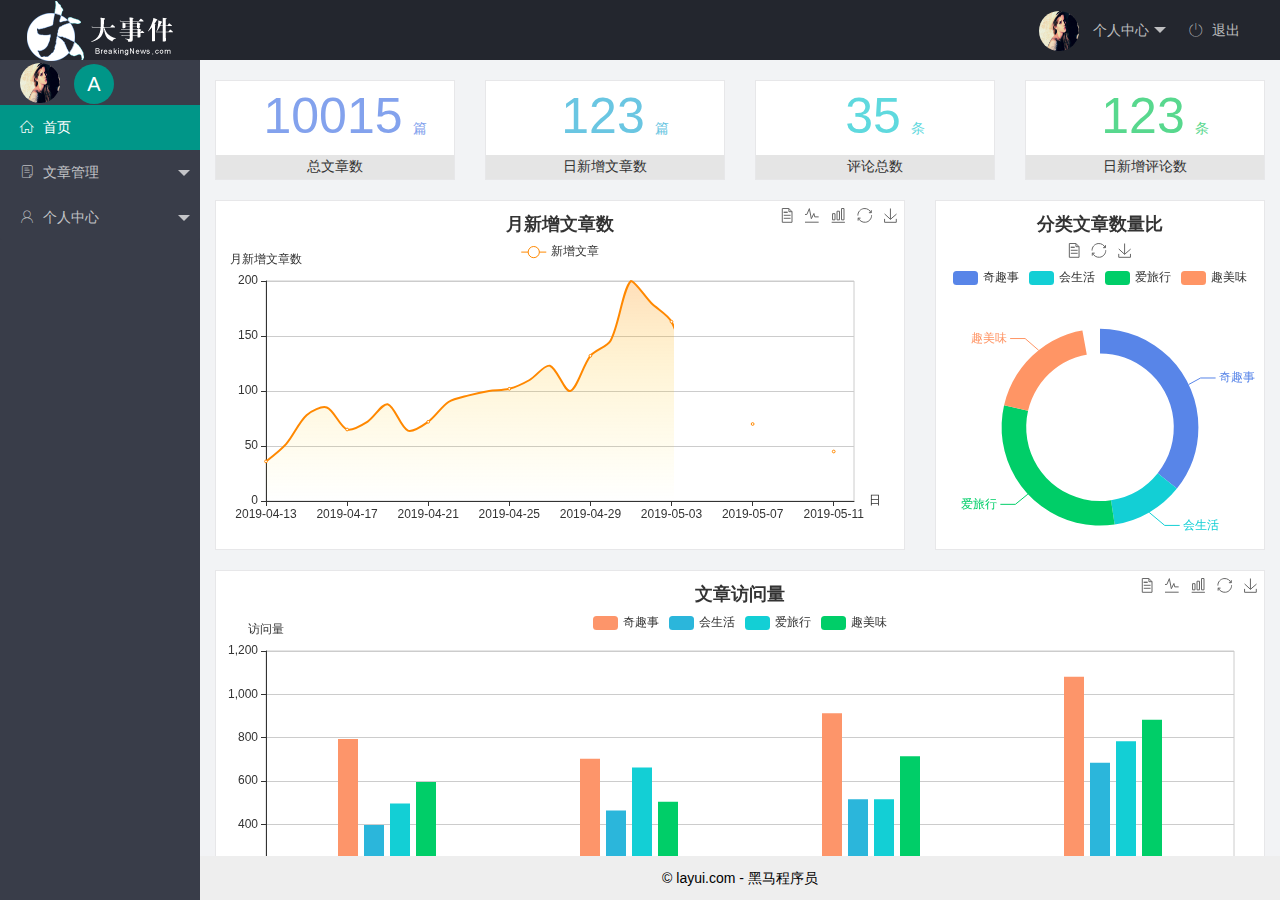
==== commit e2bc7f8b: "后台主页--根据数据渲染页面，实现了退出功能" ====
--- a/index.html
+++ b/index.html
@@ -20,7 +20,7 @@
                 <li class="layui-nav-item">
                     <a href="javascript:;">
                         <img src="/assets/images/sample2.jpg" class="layui-nav-img">
-                        </span>个人中心
+                        个人中心
                     </a>
                     <dl class="layui-nav-child">
                         <dd><a href="">基本资料</a></dd>
@@ -28,7 +28,9 @@
                         <dd><a href="">重置密码</a></dd>
                     </dl>
                 </li>
-                <li class="layui-nav-item"><a href=""><span class="iconfont icon-tuichu"></span>退出</a></li>
+                <li class="layui-nav-item"><a href="javascipt:;" class="clickbtn"><span
+                            class="iconfont icon-tuichu"></span>退出</a>
+                </li>
             </ul>
         </div>
 
@@ -36,7 +38,14 @@
             <div class="layui-side-scroll">
                 <!-- 左侧导航区域（可配合layui已有的垂直导航） -->
                 <ul class="layui-nav layui-nav-tree" lay-shrink="all">
-                    <li class="layui-nav-item layui-this"><a href="./home/dashboard.html" target="fm"><span
+                    <div class="layui-nav-item boderf ">
+                        <a href="javascript:;">
+                            <img src="/assets/images/sample2.jpg" class="layui-nav-img">
+                            <span class="text-avatar">A</span>
+                            <span id="welcome"></span>
+                        </a>
+                    </div>
+                    <li class="layui-nav-item layui-this "><a href="./home/dashboard.html" target="fm"><span
                                 class="iconfont icon-home"></span>首页</a></li>
                     <li class="layui-nav-item ">
                         <a class="" href="javascript:;"><span class="iconfont icon-16"></span>文章管理</a>
@@ -69,7 +78,11 @@
             © layui.com - 黑马程序员
         </div>
     </div>
+    <script src="./assets/lib/jquery.js"></script>
     <script src="./assets/lib/layui/layui.all.js"></script>
+    <script src="./assets/js/baseAPI.js"></script>
+    <script src="./assets/lib/layui/layer.js"></script>
+    <script src="./assets/js/index.js"></script>
 
 </body>
 
--- a/assets/css/index.css
+++ b/assets/css/index.css
@@ -1,21 +1,58 @@
 .iconfont {
-    margin-right: 9px;
+  margin-right: 9px;
 }
 
 .layui-icon {
-    margin-left: 25px;
-    margin-right: 5px;
+  margin-left: 25px;
+  margin-right: 5px;
 }
 
 iframe {
-    width: 100%;
-    height: 100% !important;
+  width: 100%;
+  height: 100% !important;
 }
 
 .layui-body {
-    overflow: hidden;
+  overflow: hidden;
 }
 
 .layui-footer {
-    text-align: center;
+  text-align: center;
+}
+
+.userinfo {
+  border-bottom: 2px solid #282b33;
+}
+
+.userinfo {
+  height: 60px;
+  line-height: 60px;
+  text-align: center;
+  font-size: 12px;
+  user-select: none;
+  background-color: "";
+}
+
+.layui-side-scroll .userinfo {
+  border-bottom: 1px solid #282b33;
+}
+
+.layui-nav-img {
+  width: 40px;
+  height: 40px;
+}
+
+.text-avatar {
+  display: inline-block;
+  width: 40px;
+  height: 40px;
+  background-color: #009688;
+  border-radius: 50%;
+  line-height: 40px;
+  text-align: center;
+  font-size: 20px;
+  color: #fff;
+  position: relative;
+  top: 4px;
+  margin-right: 10px;
 }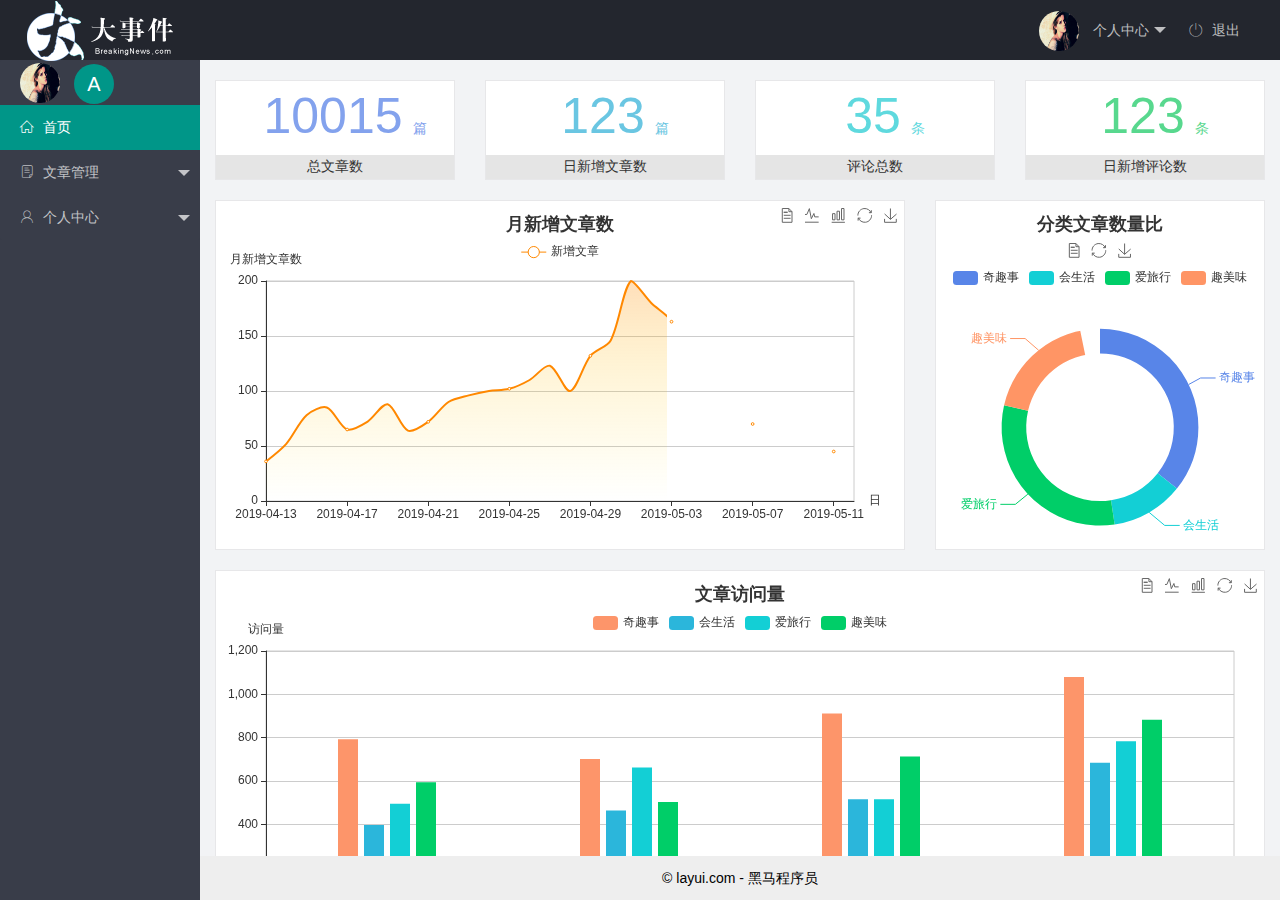
==== commit e231dbd3: "后台主页--提交按钮没有实现，后来回头搞" ====
--- a/index.html
+++ b/index.html
@@ -58,7 +58,8 @@
                     <li class="layui-nav-item">
                         <a href="javascript:;"><span class="iconfont icon-user"></span>个人中心</a>
                         <dl class="layui-nav-child">
-                            <dd><a href="javascript:;"><i class="layui-icon layui-icon-list"></i>基本资料</a></dd>
+                            <dd><a href="/user_info.html" target="fm"><i
+                                        class="layui-icon layui-icon-app"></i>基本资料</a></dd>
                             <dd><a href="javascript:;"><i class="layui-icon layui-icon-camera-fill"></i>更换头像</a></dd>
                             <dd><a href="javascript:;"><i class="layui-icon layui-icon-set"></i>重置密码</a></dd>
                         </dl>
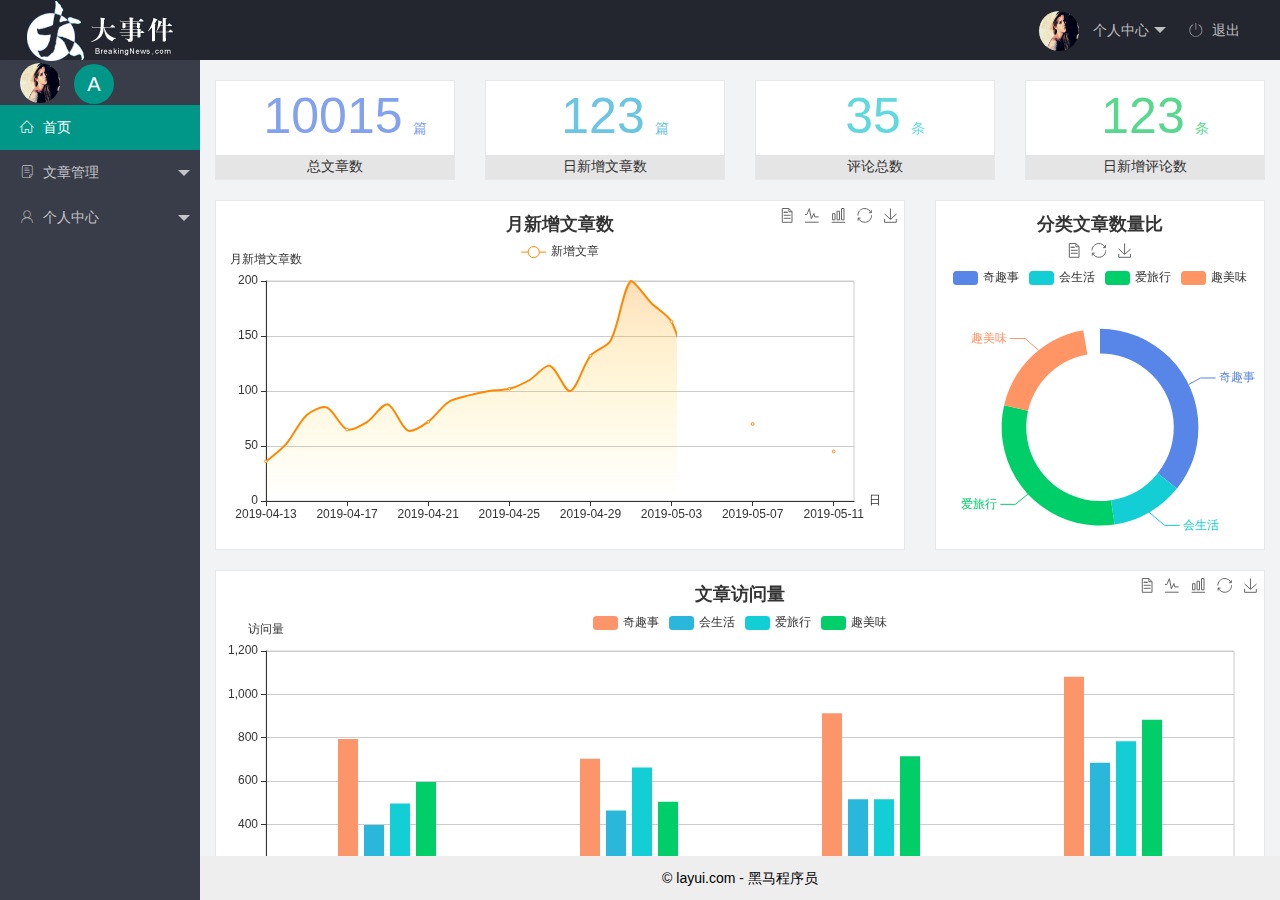
==== commit 6afbe154: "保存一下" ====
--- a/index.html
+++ b/index.html
@@ -58,10 +58,10 @@
                     <li class="layui-nav-item">
                         <a href="javascript:;"><span class="iconfont icon-user"></span>个人中心</a>
                         <dl class="layui-nav-child">
-                            <dd><a href="/user_info.html" target="fm"><i
-                                        class="layui-icon layui-icon-app"></i>基本资料</a></dd>
+                            <dd><a href="/user_info.html" target="fm"><i class="layui-icon layui-icon-app"></i>基本资料</a>
+                            </dd>
                             <dd><a href="javascript:;"><i class="layui-icon layui-icon-camera-fill"></i>更换头像</a></dd>
-                            <dd><a href="javascript:;"><i class="layui-icon layui-icon-set"></i>重置密码</a></dd>
+                            <dd><a href="user_pwd.html" target="fm"><i class="layui-icon layui-icon-set"></i>重置密码</a></dd>
                         </dl>
                     </li>
                 </ul>
